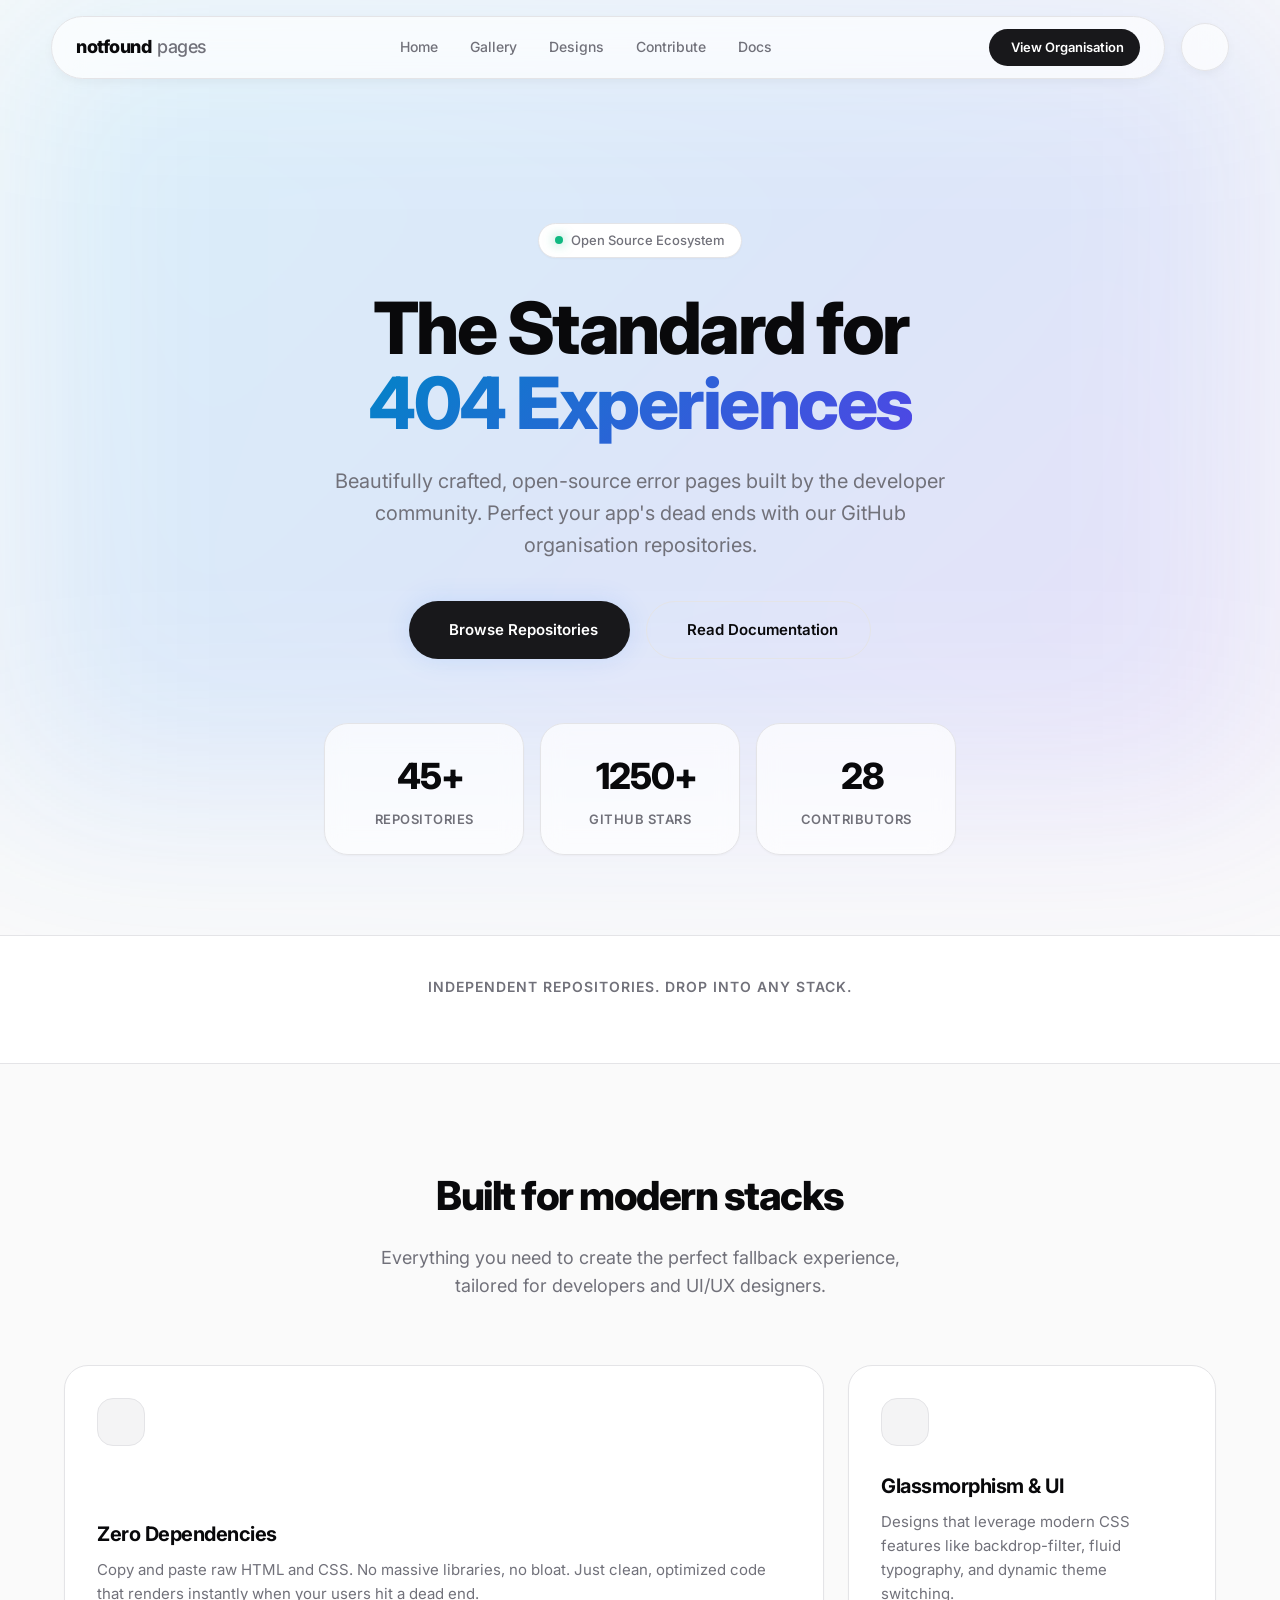
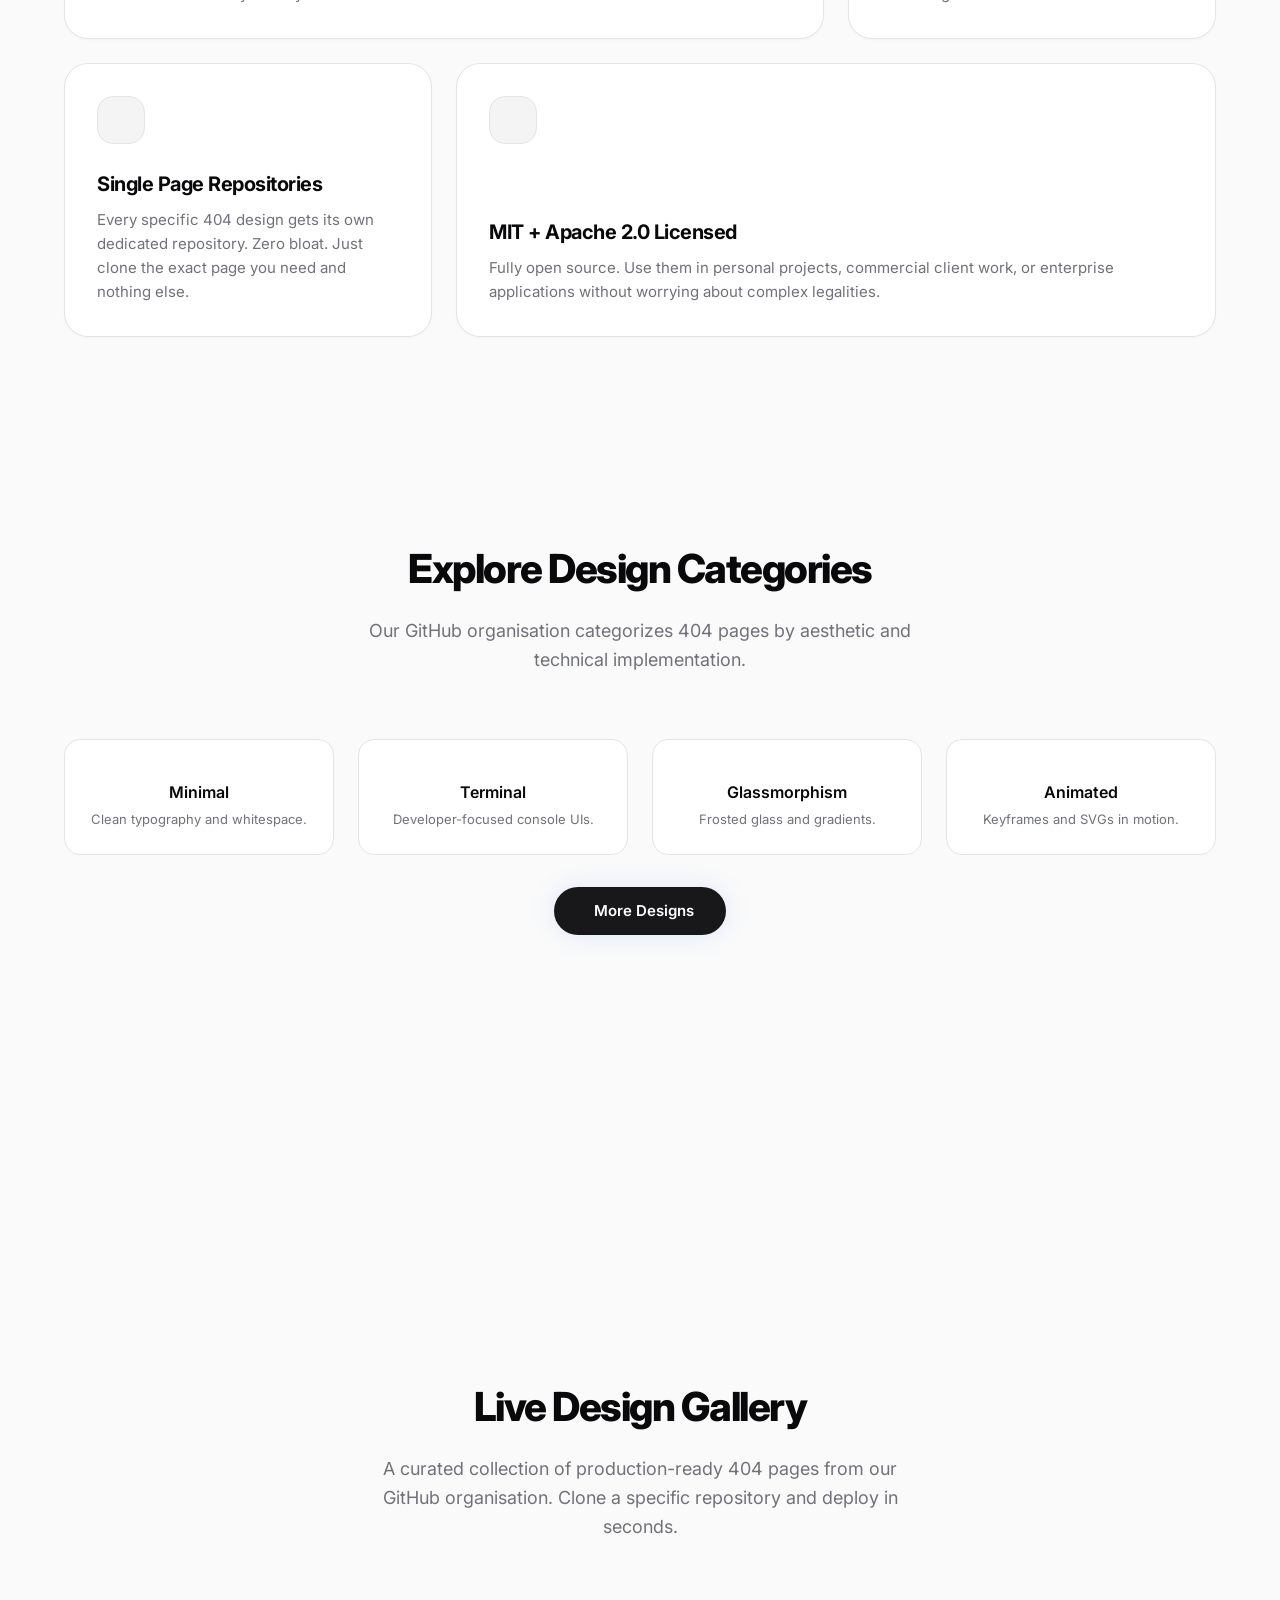
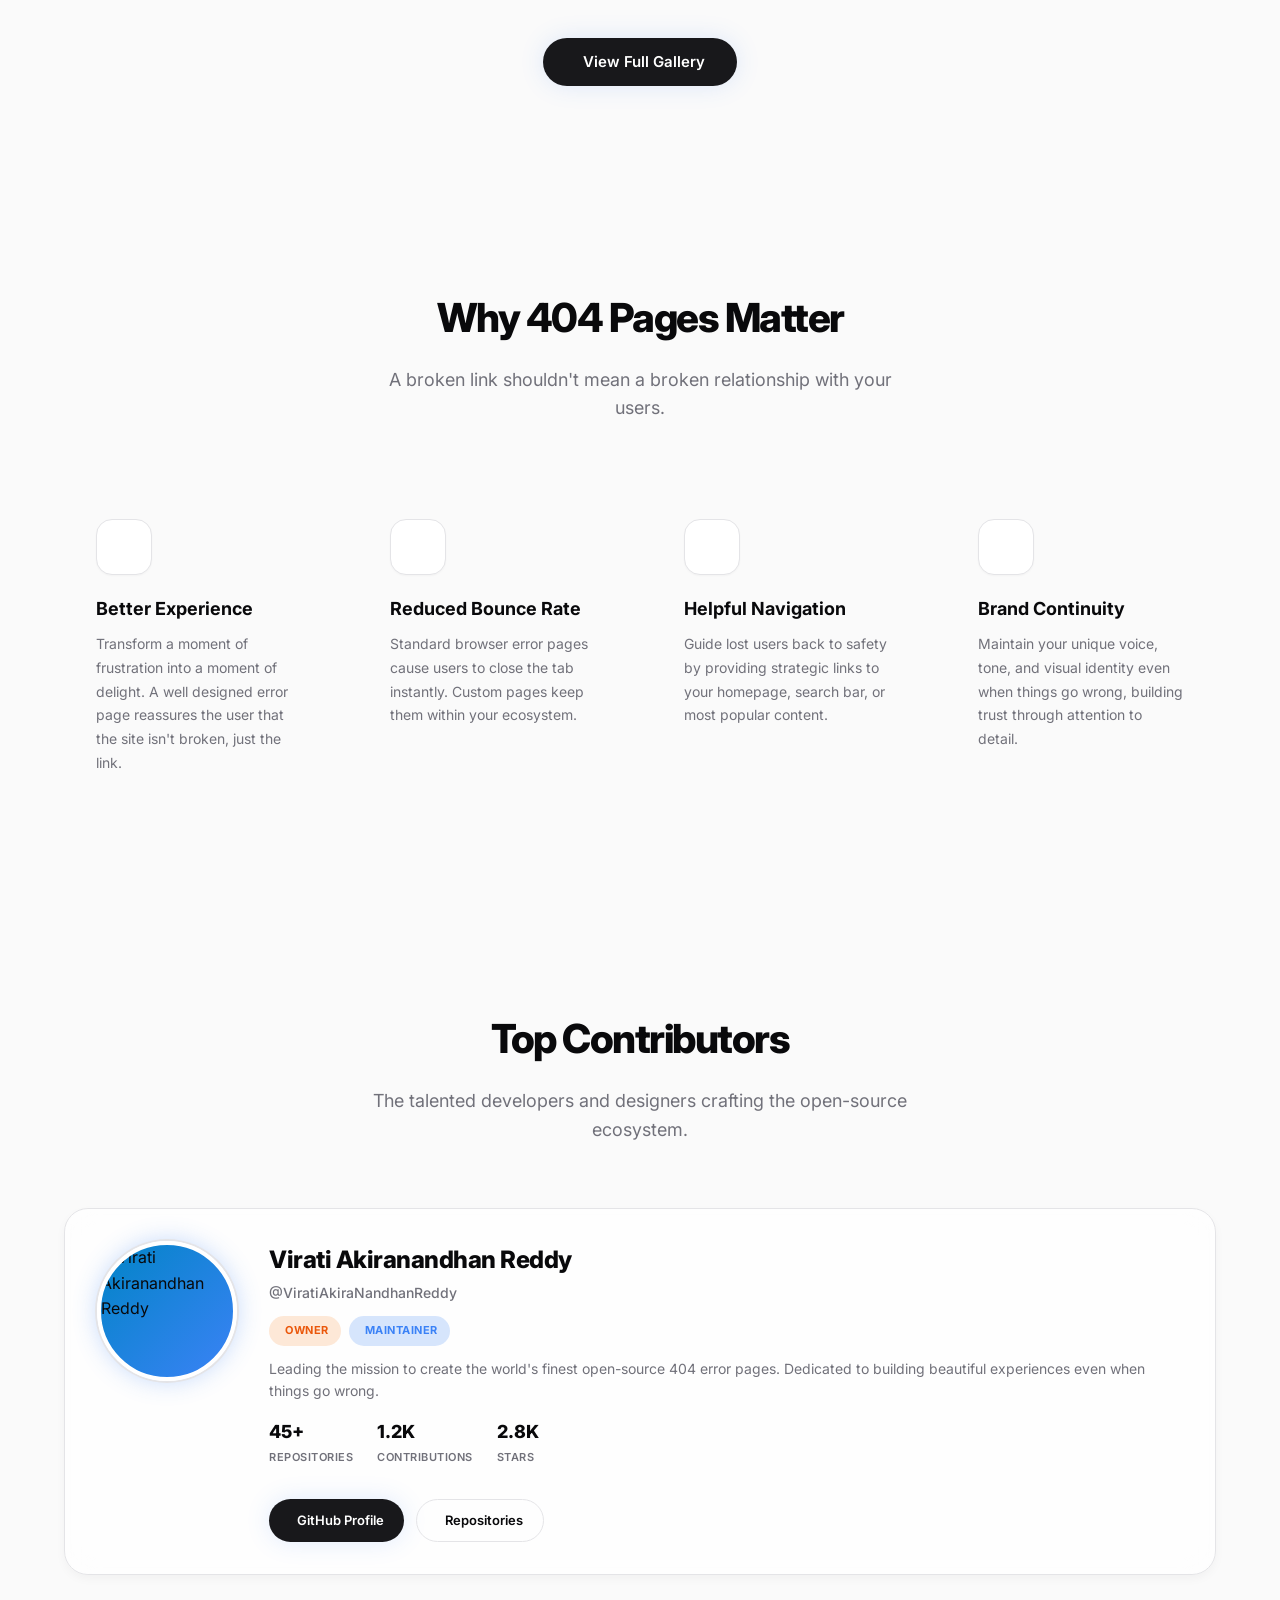
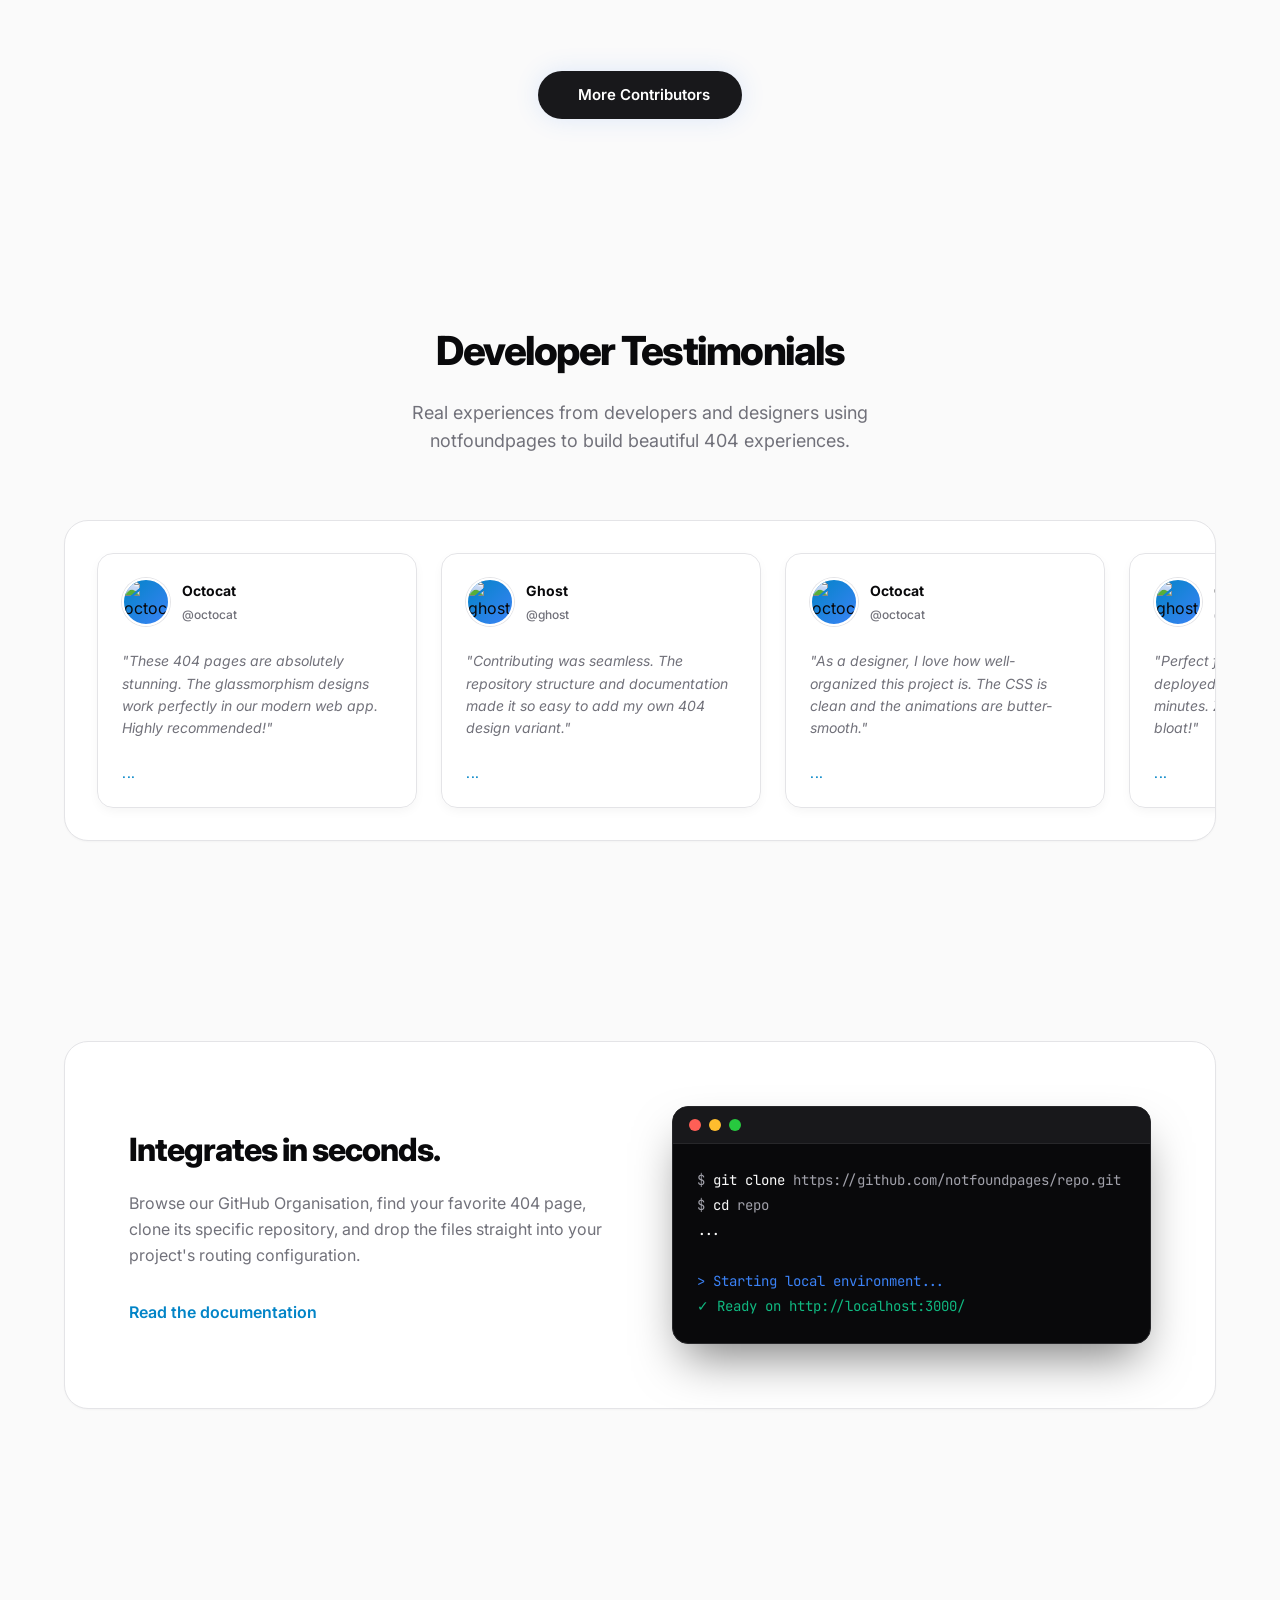
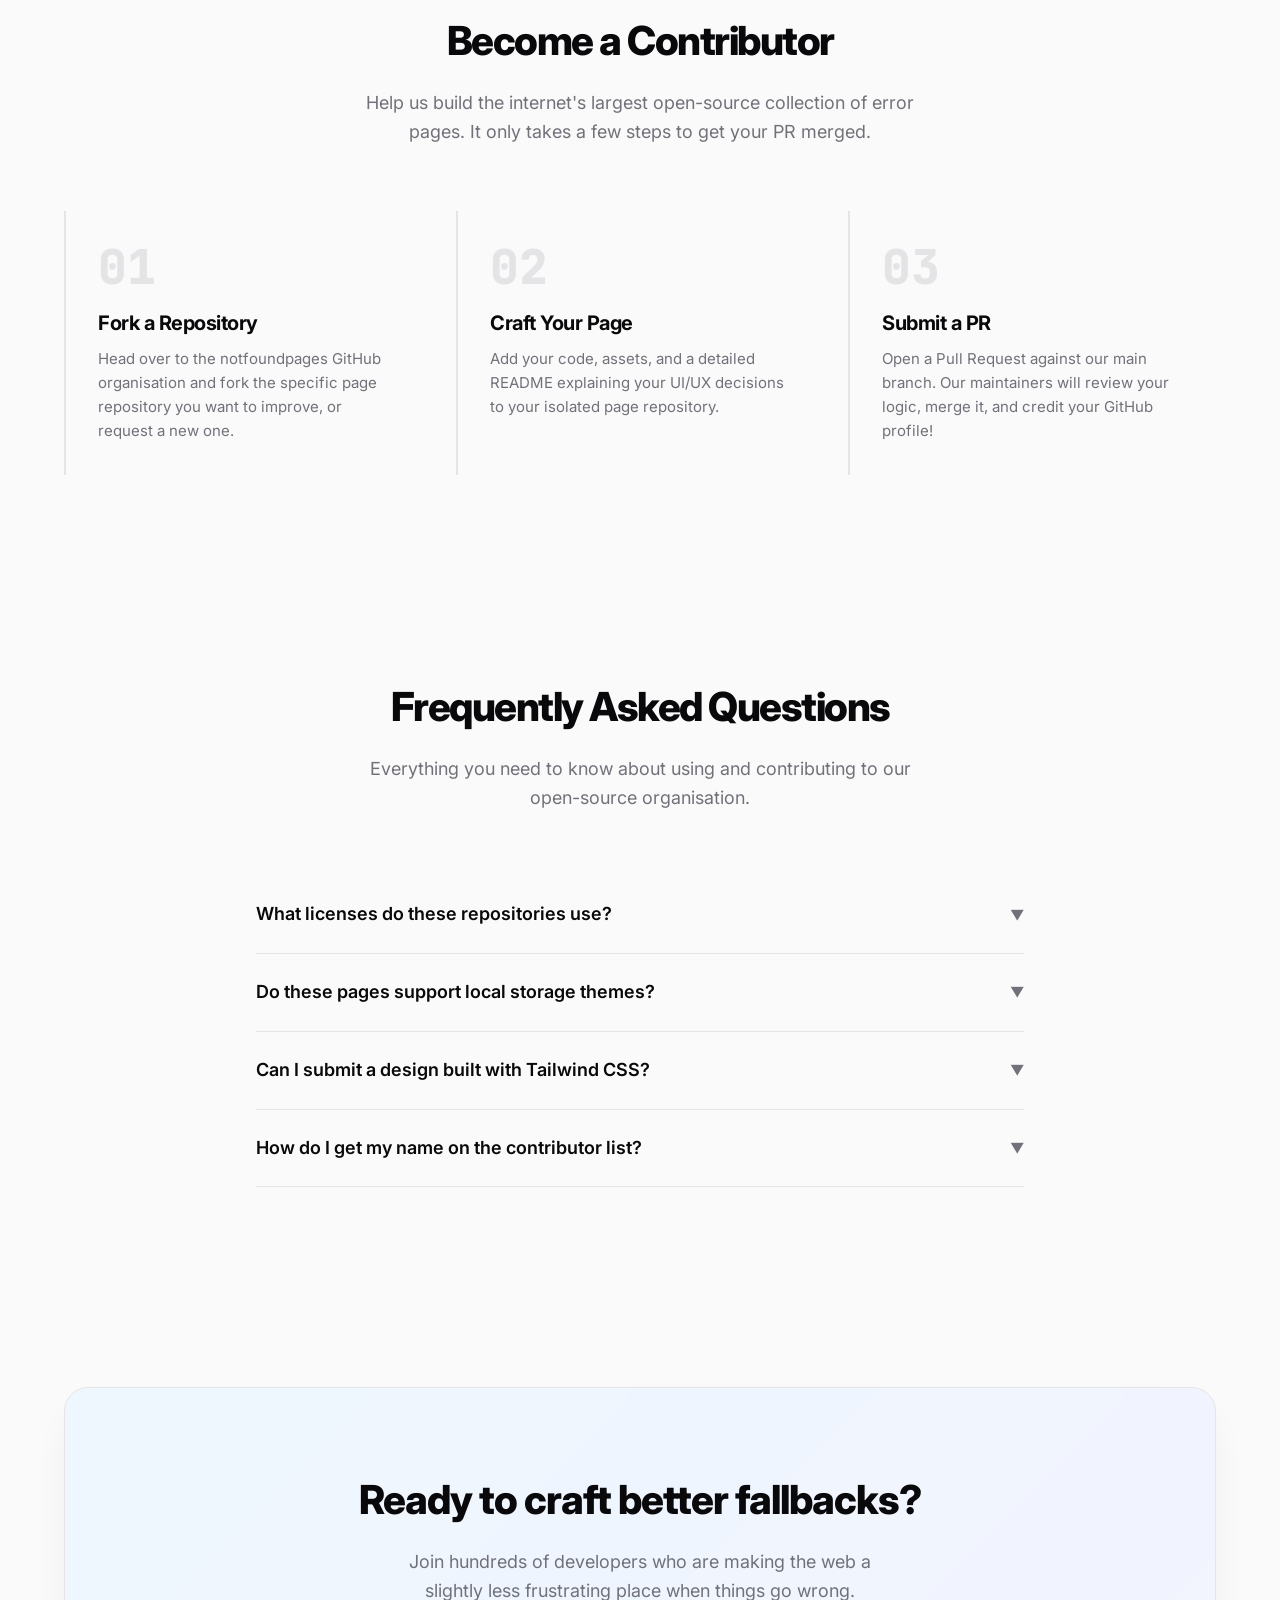
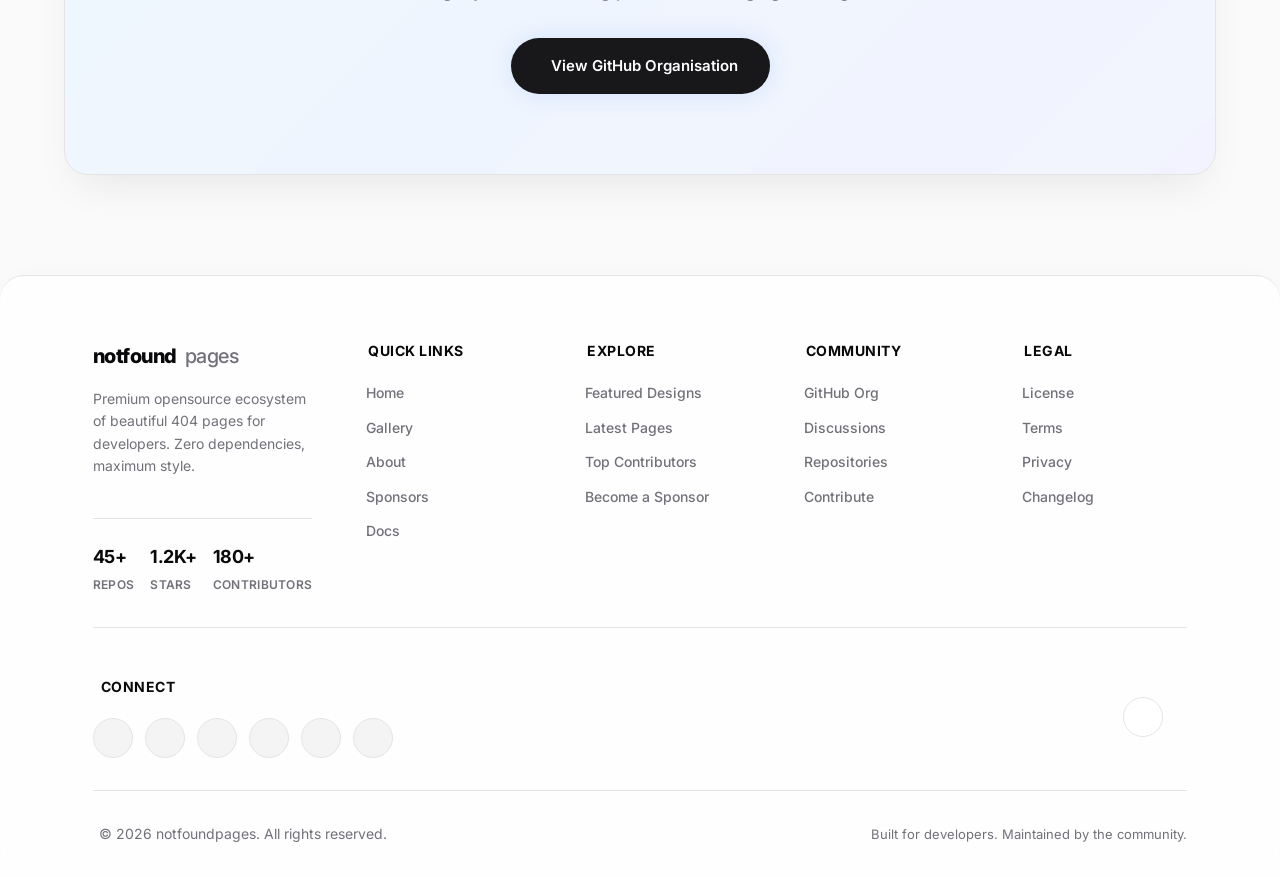
==== index.html @ 42a4f074 "feat: Initialize repository with existing local project code Commit all locally developed project fi" ====
<!DOCTYPE html>
<html lang="en">
<head>
<meta charset="UTF-8">
<meta name="viewport" content="width=device-width, initial-scale=1.0">
<title>notfoundpages</title>

<link href="https://fonts.googleapis.com/css2?family=Inter:wght@300;400;500;600;700;800&family=JetBrains+Mono:wght@400;500&display=swap" rel="stylesheet">

<script src="https://unpkg.com/@phosphor-icons/web"></script>
<link rel="stylesheet" href="/assets/css/root/index.css">
<link rel="stylesheet" href="/_components/footer/style.css">

</head>

<body>

<div class="mesh-bg"></div>

<nav>
  <div class="nav-glass">
    <div class="nav-main">
      <div class="logo">
        notfound<span>pages</span>
      </div>
      <div class="nav-links">
        <a href="/">Home</a>
        <a href="/gallery/">Gallery</a>
        <a href="/designs/">Designs</a>
        <a href="/#contribute">Contribute</a>
        <a href="/docs/">Docs</a>
      </div>
      <div class="nav-actions">
        <button class="theme-toggle" id="theme-toggle" aria-label="Toggle theme">
          <i class="ph ph-moon" id="theme-icon"></i>
        </button>
        <a class="btn-sm" href="https://github.com/notfoundpages">
          <i class="ph-bold ph-github-logo"></i> <span>View Organisation</span>
        </a>
      </div>
    </div>
    <button class="nav-more-btn" id="nav-more-btn" aria-label="More options">
      <i class="ph ph-dots-three"></i>
    </button>
    <div class="nav-dropdown" id="nav-dropdown">
      <a class="nav-dropdown-link" href="/about/">
        <i class="ph ph-info"></i> About
      </a>
      <a class="nav-dropdown-link" href="/sponsors/">
        <i class="ph ph-star"></i> Sponsors
      </a>
      <a class="nav-dropdown-link" href="community/contributors/">
        <i class="ph ph-users"></i> Contributors
      </a>
      <a class="nav-dropdown-link" href="/miscellaneous/">
        <i class="ph ph-wrench"></i> Miscellaneous
      </a>
    </div>
  </div>
</nav>

<section class="hero container">
  <div class="badge">
    <div class="badge-dot"></div>
    Open Source Ecosystem
  </div>

  <h1>The Standard for<br><span class="gradient-text">404 Experiences</span></h1>

  <p>Beautifully crafted, open-source error pages built by the developer community. Perfect your app's dead ends with our GitHub organisation repositories.</p>

  <div style="display: flex; justify-content: center; gap: 16px; flex-wrap: wrap;">
    <a href="https://github.com/orgs/notfoundpages/repositories" class="btn-primary">
      <i class="ph-bold ph-folder-open"></i> Browse Repositories
    </a>
    <a href="/docs/" class="btn-outline">
      <i class="ph-bold ph-book-open-text"></i> Read Documentation
    </a>
  </div>

  <div class="stats">
    <div class="stat-card">
      <h2><i class="ph-fill ph-code"></i> <span id="designs">0</span></h2>
      <p>Repositories</p>
    </div>
    <div class="stat-card">
      <h2><i class="ph-fill ph-star"></i> <span id="stars">0</span></h2>
      <p>GitHub Stars</p>
    </div>
    <div class="stat-card">
      <h2><i class="ph-fill ph-users"></i> <span id="contributors">0</span></h2>
      <p>Contributors</p>
    </div>
  </div>
</section>

<div class="tech-stack">
  <div class="container">
    <p>Independent Repositories. Drop Into Any Stack.</p>
    <div class="stack-icons">
      <i class="ph ph-file-html" title="HTML5"></i>
      <i class="ph ph-file-css" title="CSS3"></i>
      <i class="ph ph-file-js" title="JavaScript"></i>
      <i class="ph ph-atom" title="React"></i>
      <i class="ph ph-code-block" title="Vue/Svelte"></i>
      <i class="ph ph-terminal-window" title="CLI Integrations"></i>
    </div>
  </div>
</div>

<section class="section container" id="features">
  <div class="section-header">
    <h2>Built for modern stacks</h2>
    <p>Everything you need to create the perfect fallback experience, tailored for developers and UI/UX designers.</p>
  </div>

  <div class="bento-grid">
    <div class="bento-item bento-wide">
      <div class="icon-box"><i class="ph ph-lightning"></i></div>
      <h3>Zero Dependencies</h3>
      <p>Copy and paste raw HTML and CSS. No massive libraries, no bloat. Just clean, optimized code that renders instantly when your users hit a dead end.</p>
    </div>
    
    <div class="bento-item">
      <div class="icon-box"><i class="ph ph-palette"></i></div>
      <h3>Glassmorphism & UI</h3>
      <p>Designs that leverage modern CSS features like backdrop-filter, fluid typography, and dynamic theme switching.</p>
    </div>

    <div class="bento-item">
      <div class="icon-box"><i class="ph ph-git-branch"></i></div>
      <h3>Single Page Repositories</h3>
      <p>Every specific 404 design gets its own dedicated repository. Zero bloat. Just clone the exact page you need and nothing else.</p>
    </div>

    <div class="bento-item bento-wide">
      <div class="icon-box"><i class="ph ph-shield-check"></i></div>
      <h3>MIT + Apache 2.0 Licensed</h3>
      <p>Fully open source. Use them in personal projects, commercial client work, or enterprise applications without worrying about complex legalities.</p>
    </div>
  </div>
</section>

<section class="section container" id="categories">
  <div class="section-header">
    <h2>Explore Design Categories</h2>
    <p>Our GitHub organisation categorizes 404 pages by aesthetic and technical implementation.</p>
  </div>

  <div class="categories-grid">
    <a href="/designs/minimal/" class="category-card">
      <div class="category-icon"><i class="ph-light ph-square-half"></i></div>
      <h4>Minimal</h4>
      <p>Clean typography and whitespace.</p>
    </a>
    <a href="/designs/terminal/" class="category-card">
      <div class="category-icon"><i class="ph-light ph-terminal"></i></div>
      <h4>Terminal</h4>
      <p>Developer-focused console UIs.</p>
    </a>
    <a href="/designs/glassmorphism/" class="category-card">
      <div class="category-icon"><i class="ph-light ph-drop-half-bottom"></i></div>
      <h4>Glassmorphism</h4>
      <p>Frosted glass and gradients.</p>
    </a>
    <a href="/designs/animated/" class="category-card">
      <div class="category-icon"><i class="ph-light ph-magic-wand"></i></div>
      <h4>Animated</h4>
      <p>Keyframes and SVGs in motion.</p>
    </a>
  </div>

  <div style="text-align: center; margin-top: 32px;">
  <a href="/designs/" class="btn-primary" style="padding: 12px 32px;">
    <i class="ph-bold ph-palette"></i> More Designs
  </a>
  </div>

</section>

<section class="section container featured-section" id="featured">
  <div id="featured-container"></div>
</section>

<section class="section container" id="gallery">
  <div class="section-header">
    <h2>Live Design Gallery</h2>
    <p>A curated collection of production-ready 404 pages from our GitHub organisation. Clone a specific repository and deploy in seconds.</p>
  </div>

  <div class="gallery-grid" id="gallery-container"></div>

  <div style="text-align: center; margin-top: 32px;">
  <a href="/gallery/" class="btn-primary" style="padding: 12px 32px;">
    <i class="ph-bold ph-images"></i> View Full Gallery
  </a>
  </div>

</section>

<section class="section container" id="why-it-matters">
  <div class="section-header">
    <h2>Why 404 Pages Matter</h2>
    <p>A broken link shouldn't mean a broken relationship with your users.</p>
  </div>

  <div class="why-grid">
    <div class="why-card">
      <div class="why-icon"><i class="ph-fill ph-smiley-wink"></i></div>
      <h4>Better Experience</h4>
      <p>Transform a moment of frustration into a moment of delight. A well designed error page reassures the user that the site isn't broken, just the link.</p>
    </div>
    <div class="why-card">
      <div class="why-icon"><i class="ph-fill ph-trend-down"></i></div>
      <h4>Reduced Bounce Rate</h4>
      <p>Standard browser error pages cause users to close the tab instantly. Custom pages keep them within your ecosystem.</p>
    </div>
    <div class="why-card">
      <div class="why-icon"><i class="ph-fill ph-compass"></i></div>
      <h4>Helpful Navigation</h4>
      <p>Guide lost users back to safety by providing strategic links to your homepage, search bar, or most popular content.</p>
    </div>
    <div class="why-card">
      <div class="why-icon"><i class="ph-fill ph-paint-brush"></i></div>
      <h4>Brand Continuity</h4>
      <p>Maintain your unique voice, tone, and visual identity even when things go wrong, building trust through attention to detail.</p>
    </div>
  </div>
</section>

<section class="section container" id="contributors">
  <div class="section-header">
    <h2>Top Contributors</h2>
    <p>The talented developers and designers crafting the open-source ecosystem.</p>
  </div>

  <div class="owner-card-container">
    <div class="owner-card">
      <img src="https://github.com/ViratiAkiraNandhanReddy.png" alt="Virati Akiranandhan Reddy" class="owner-avatar">
      <div class="owner-content">
        <div class="owner-header">
          <div class="owner-name">Virati Akiranandhan Reddy</div>
          <div class="owner-username">@ViratiAkiraNandhanReddy</div>
        </div>
        <div class="owner-badges">
          <span class="owner-badge badge-owner"><i class="ph ph-crown"></i> Owner</span>
          <span class="owner-badge badge-maintainer"><i class="ph ph-gear"></i> Maintainer</span>
        </div>
        <div class="owner-description">
          Leading the mission to create the world's finest open-source 404 error pages. Dedicated to building beautiful experiences even when things go wrong.
        </div>
        <div class="owner-stats">
          <div class="owner-stat">
            <div class="owner-stat-value">45+</div>
            <div class="owner-stat-label">Repositories</div>
          </div>
          <div class="owner-stat">
            <div class="owner-stat-value">1.2K</div>
            <div class="owner-stat-label">Contributions</div>
          </div>
          <div class="owner-stat">
            <div class="owner-stat-value">2.8K</div>
            <div class="owner-stat-label">Stars</div>
          </div>
        </div>
        <div class="owner-actions">
          <a href="https://github.com/ViratiAkiraNandhanReddy" class="btn-primary" style="padding: 12px 24px;">
            <i class="ph-bold ph-github-logo"></i> GitHub Profile
          </a>
          <a href="https://github.com/ViratiAkiraNandhanReddy?tab=repositories" class="btn-outline" style="padding: 12px 24px;">
            <i class="ph-bold ph-folder"></i> Repositories
          </a>
        </div>
      </div>
    </div>
  </div>

  <div class="contributors-grid" id="contributors-container"></div>

  <div style="text-align: center; margin-top: 32px;">
  <a href="/community/contributors/" class="btn-primary" style="padding: 12px 32px;">
    <i class="ph-bold ph-users"></i> More Contributors
  </a>
  </div>

</section>

<section class="section container testimonials-section">
  <div class="section-header">
    <h2>Developer Testimonials</h2>
    <p>Real experiences from developers and designers using notfoundpages to build beautiful 404 experiences.</p>
  </div>

  <div class="testimonials-container" id="testimonials-container">
    <div class="testimonials-track" id="testimonials-track">
      <!-- Testimonials will be duplicated by JS for infinite scroll -->
      <div class="testimonial-card">
        <div class="testimonial-header">
          <img src="https://github.com/octocat.png" alt="octocat" class="testimonial-avatar">
          <div class="testimonial-meta">
            <div class="testimonial-name">
              Octocat
              <span class="testimonial-star"><i class="ph-fill ph-star"></i></span>
            </div>
            <div class="testimonial-handle">@octocat</div>
          </div>
        </div>
        <div class="testimonial-quote">
          "These 404 pages are absolutely stunning. The glassmorphism designs work perfectly in our modern web app. Highly recommended!"
        </div>
        <div class="testimonial-project">...</div>
      </div>

      <div class="testimonial-card">
        <div class="testimonial-header">
          <img src="https://github.com/ghost.png" alt="ghost" class="testimonial-avatar">
          <div class="testimonial-meta">
            <div class="testimonial-name">
              Ghost
              <span class="testimonial-star"><i class="ph-fill ph-star"></i></span>
            </div>
            <div class="testimonial-handle">@ghost</div>
          </div>
        </div>
        <div class="testimonial-quote">
          "Contributing was seamless. The repository structure and documentation made it so easy to add my own 404 design variant."
        </div>
        <div class="testimonial-project">...</div>
      </div>

      <div class="testimonial-card">
        <div class="testimonial-header">
          <img src="https://github.com/octocat.png" alt="octocat" class="testimonial-avatar">
          <div class="testimonial-meta">
            <div class="testimonial-name">
              Octocat
              <span class="testimonial-star"><i class="ph-fill ph-star"></i></span>
            </div>
            <div class="testimonial-handle">@octocat</div>
          </div>
        </div>
        <div class="testimonial-quote">
          "As a designer, I love how well-organized this project is. The CSS is clean and the animations are butter-smooth."
        </div>
        <div class="testimonial-project">...</div>
      </div>

      <div class="testimonial-card">
        <div class="testimonial-header">
          <img src="https://github.com/ghost.png" alt="ghost" class="testimonial-avatar">
          <div class="testimonial-meta">
            <div class="testimonial-name">
              Ghost
            </div>
            <div class="testimonial-handle">@ghost</div>
          </div>
        </div>
        <div class="testimonial-quote">
          "Perfect for our SaaS platform. We deployed one in production within minutes. Zero dependencies means no bloat!"
        </div>
        <div class="testimonial-project">...</div>
      </div>

      <div class="testimonial-card">
        <div class="testimonial-header">
          <img src="https://github.com/octocat.png" alt="octocat" class="testimonial-avatar">
          <div class="testimonial-meta">
            <div class="testimonial-name">
              Octocat
              <span class="testimonial-star"><i class="ph-fill ph-star"></i></span>
            </div>
            <div class="testimonial-handle">@octocat</div>
          </div>
        </div>
        <div class="testimonial-quote">
          "The community here is amazing. Everyone's supportive and the review process for PRs is incredibly helpful and constructive."
        </div>
        <div class="testimonial-project">...</div>
      </div>
    </div>
  </div>
</section>

<section class="section container">
  <div class="dev-section">
    <div>
      <h2 style="font-size: 32px; font-weight: 800; margin-bottom: 16px; letter-spacing: -1px;">Integrates in seconds.</h2>
      <p style="color: var(--text-muted); font-size: 16px; margin-bottom: 32px;">Browse our GitHub Organisation, find your favorite 404 page, clone its specific repository, and drop the files straight into your project's routing configuration.</p>
      <a href="#" style="font-weight: 600; color: #0284C7; display: flex; align-items: center; gap: 4px;">
        Read the documentation <i class="ph-bold ph-arrow-right"></i>
      </a>
    </div>
    
    <div class="terminal">
      <div class="terminal-header">
        <div class="mac-btn mac-close"></div>
        <div class="mac-btn mac-min"></div>
        <div class="mac-btn mac-max"></div>
      </div>
      <div class="terminal-body">
        $ <span class="term-cmd">git clone</span> https://github.com/notfoundpages/repo.git<br>
        $ <span class="term-cmd">cd</span> repo<br>
        <span class="term-cmd">...</span><br>
        <br>
        <span class="term-highlight">> Starting local environment...</span><br>
        <span class="term-success">✓ Ready on http://localhost:3000/</span>
      </div>
    </div>
  </div>
</section>

<section class="section container" id="contribute">
  <div class="section-header">
    <h2>Become a Contributor</h2>
    <p>Help us build the internet's largest open-source collection of error pages. It only takes a few steps to get your PR merged.</p>
  </div>

  <div class="steps-grid">
    <div class="step-card">
      <div class="step-number">01</div>
      <h3>Fork a Repository</h3>
      <p>Head over to the notfoundpages GitHub organisation and fork the specific page repository you want to improve, or request a new one.</p>
    </div>
    
    <div class="step-card">
      <div class="step-number">02</div>
      <h3>Craft Your Page</h3>
      <p>Add your code, assets, and a detailed README explaining your UI/UX decisions to your isolated page repository.</p>
    </div>

    <div class="step-card">
      <div class="step-number">03</div>
      <h3>Submit a PR</h3>
      <p>Open a Pull Request against our main branch. Our maintainers will review your logic, merge it, and credit your GitHub profile!</p>
    </div>
  </div>
</section>

<section class="section container" id="faq">
  <div class="section-header">
    <h2>Frequently Asked Questions</h2>
    <p>Everything you need to know about using and contributing to our open-source organisation.</p>
  </div>

  <div class="faq-container">
    <details>
      <summary>What licenses do these repositories use?</summary>
      <div class="faq-answer">
        Our organization dual licenses all repositories under the <strong>MIT License</strong> and <strong>Apache License 2.0</strong>. This ensures maximum flexibility for the community, allowing you to use the code for personal projects, commercial client work, and enterprise software without legal friction.
      </div>
    </details>

    <details>
      <summary>Do these pages support local storage themes?</summary>
      <div class="faq-answer">
        Yes! Many of our newer pages (including this very landing page) include lightweight JavaScript snippets to handle Light/Dark mode toggling via the browser's <code>localStorage</code> API.
      </div>
    </details>

    <details>
      <summary>Can I submit a design built with Tailwind CSS?</summary>
      <div class="faq-answer">
        We love Tailwind! Since every page is its own repository, simply build your Tailwind-based 404 design and open an issue to request a new, dedicated repository for it within the organisation.
      </div>
    </details>

    <details>
      <summary>How do I get my name on the contributor list?</summary>
      <div class="faq-answer">
        Once your first Pull Request is merged into any repository within our organisation, even a single accepted commit is enough to place your name in that repository's contributor list and register your contribution across the organisation.
        Website featured contributor sections are reserved for contributors who have reached <strong>500+ contributions</strong> across the ecosystem. 
        <a href="/" style="font-weight: 600; color: #0284C7;">Learn more.</a>
      </div>
    </details>
  </div>
</section>

<section class="section container">
  <div class="cta-box">
    <div class="cta-bg"></div>
    <div class="cta-content">
      <h2>Ready to craft better fallbacks?</h2>
      <p>Join hundreds of developers who are making the web a slightly less frustrating place when things go wrong.</p>
      <div style="display: flex; justify-content: center; gap: 16px; flex-wrap: wrap;">
        <a href="https://github.com/notfoundpages" class="btn-primary">
          <i class="ph-bold ph-github-logo"></i> View GitHub Organisation
        </a>
      </div>
    </div>
  </div>
</section>

<footer id="footer-container"></footer>

<script src="assets/js/root/index.js"></script>
<script src="/_components/footer/inject.js"></script>
<script type="module" src="/assets/js/root/loaders/index.js"></script>
</body>
</html>
---- assets/css/root/index.css ----
/* --- THEME VARIABLES --- */
:root {
  /* Light Theme (Default) */
  --bg: #FAFAFA;
  --surface: #FFFFFF;
  --surface-glass: rgba(255, 255, 255, 0.7);
  --text-main: #09090B;
  --text-muted: #71717A;
  --border: #E4E4E7;
  --border-hover: #D4D4D8;
  
  --btn-bg: #18181B;
  --btn-text: #FFFFFF;
  --btn-hover: #27272A;
  
  --brand-glow: linear-gradient(135deg, rgba(56, 189, 248, 0.2), rgba(59, 130, 246, 0.2), rgba(139, 92, 246, 0.2));
  --brand-text: linear-gradient(135deg, #0284C7, #4F46E5);
  --icon-bg: #F4F4F5;
  
  --shadow-sm: 0 1px 2px 0 rgba(0, 0, 0, 0.03);
  --shadow-md: 0 4px 12px -2px rgba(0, 0, 0, 0.05);
  --shadow-xl: 0 20px 40px -12px rgba(0, 0, 0, 0.08);
  --shadow-glow: 0 0 24px rgba(59, 130, 246, 0.15);

  --radius-lg: 24px;
  --radius-md: 16px;
  --radius-sm: 8px;
}

[data-theme="dark"] {
  /* Dark Theme */
  --bg: #09090B;
  --surface: #121214;
  --surface-glass: rgba(18, 18, 20, 0.7);
  --text-main: #FAFAFA;
  --text-muted: #A1A1AA;
  --border: #27272A;
  --border-hover: #3F3F46;
  
  --btn-bg: #FAFAFA;
  --btn-text: #09090B;
  --btn-hover: #E4E4E7;
  
  --brand-glow: linear-gradient(135deg, rgba(56, 189, 248, 0.1), rgba(59, 130, 246, 0.1), rgba(139, 92, 246, 0.1));
  --brand-text: linear-gradient(135deg, #38BDF8, #818CF8);
  --icon-bg: #18181B;
  
  --shadow-sm: 0 1px 2px 0 rgba(0, 0, 0, 0.5);
  --shadow-md: 0 4px 12px -2px rgba(0, 0, 0, 0.6);
  --shadow-xl: 0 20px 40px -12px rgba(0, 0, 0, 0.8);
  --shadow-glow: 0 0 32px rgba(59, 130, 246, 0.2);
}

/* --- BASE STYLES --- */
* { box-sizing: border-box; margin: 0; padding: 0; }

body {
  font-family: 'Inter', system-ui, sans-serif;
  background-color: var(--bg);
  color: var(--text-main);
  line-height: 1.6;
  -webkit-font-smoothing: antialiased;
  overflow-x: hidden;
  transition: background-color 0.4s ease, color 0.4s ease;
}

a { text-decoration: none; color: inherit; transition: all 0.2s ease; }

.container { width: 1200px; max-width: 90%; margin: auto; }

/* --- BACKGROUND MESH --- */
.mesh-bg {
  position: absolute; top: 0; left: 0; width: 100%; height: 800px;
  background: var(--brand-glow); filter: blur(100px);
  z-index: -1; opacity: 0.8; pointer-events: none;
  transition: background 0.4s ease;
}

/* --- NAVIGATION --- */
nav {
  position: sticky; top: 16px; width: 100%; z-index: 100;
  display: flex; justify-content: center;
}

.nav-glass {
  display: flex; gap: 16px; align-items: center;
  width: 1200px; max-width: 92%;
  position: relative;
}

.nav-main {
  background: var(--surface-glass);
  backdrop-filter: blur(16px); -webkit-backdrop-filter: blur(16px);
  border: 1px solid var(--border);
  box-shadow: var(--shadow-md);
  border-radius: 100px;
  padding: 12px 24px;
  display: flex; justify-content: space-between; align-items: center;
  flex: 1;
  transition: all 0.4s ease;
}

.logo { font-weight: 800; font-size: 18px; letter-spacing: -0.5px; display: flex; align-items: center; gap: 6px; }
.logo span { color: var(--text-muted); font-weight: 500; }

.nav-links { display: flex; align-items: center; gap: 32px; font-size: 14px; font-weight: 500; color: var(--text-muted); }
.nav-links a:hover { color: var(--text-main); }

/* --- NAV MORE BUTTON --- */
.nav-more-btn {
  width: 48px; height: 48px; border-radius: 50%; background: var(--surface-glass);
  backdrop-filter: blur(16px); -webkit-backdrop-filter: blur(16px);
  border: 1px solid var(--border); box-shadow: var(--shadow-md);
  cursor: pointer; display: flex; align-items: center; justify-content: center;
  flex-shrink: 0; transition: all 0.3s ease; font-size: 20px; color: var(--text-main);
}
.nav-more-btn:hover { border-color: var(--border-hover); box-shadow: var(--shadow-md); }

/* --- NAV DROPDOWN --- */
.nav-dropdown {
  position: absolute; top: 72px; right: 40px; background: var(--surface-glass);
  backdrop-filter: blur(16px); -webkit-backdrop-filter: blur(16px);
  border: 1px solid var(--border); box-shadow: var(--shadow-xl);
  border-radius: var(--radius-md); padding: 12px; display: flex; flex-direction: column; gap: 8px;
  opacity: 0; transform: translateY(-10px); pointer-events: none;
  transition: opacity 0.3s cubic-bezier(0.4, 0, 0.2, 1), transform 0.3s cubic-bezier(0.4, 0, 0.2, 1);
  min-width: 200px; z-index: 101;
}

.nav-dropdown.active {
  opacity: 1; transform: translateY(0); pointer-events: auto;
}

.nav-dropdown-link {
  display: flex; align-items: center; gap: 8px; padding: 10px 12px; border-radius: 6px;
  font-size: 13px; font-weight: 600; color: var(--text-main) !important; transition: all 0.2s;
}

.nav-dropdown-link:hover { background: rgba(0, 0, 0, 0.08); color: var(--text-main) !important; }

[data-theme="dark"] .nav-dropdown-link:hover { background: rgba(255, 255, 255, 0.08); }

.nav-actions { display: flex; align-items: center; gap: 16px; }

.theme-toggle {
  background: transparent; border: none; cursor: pointer;
  color: var(--text-muted); font-size: 20px;
  display: flex; align-items: center; justify-content: center;
  transition: color 0.2s; padding: 4px;
}
.theme-toggle:hover { color: var(--text-main); }

.btn-sm {
  background: var(--btn-bg); color: var(--btn-text) !important;
  padding: 8px 16px; border-radius: 100px; font-size: 13px; font-weight: 600;
  display: flex; align-items: center; gap: 6px; transition: all 0.2s;
}
.btn-sm:hover { background: var(--btn-hover); transform: translateY(-1px); }

/* --- HERO --- */
.hero { padding: 160px 0 80px; text-align: center; }

.badge {
  display: inline-flex; align-items: center; gap: 8px;
  background: var(--surface); border: 1px solid var(--border);
  padding: 6px 16px; border-radius: 100px; font-size: 13px; font-weight: 500;
  color: var(--text-muted); margin-bottom: 32px; box-shadow: var(--shadow-sm);
}
.badge-dot { width: 8px; height: 8px; background: #10B981; border-radius: 50%; box-shadow: 0 0 12px rgba(16, 185, 129, 0.6); }

.hero h1 { font-size: 72px; font-weight: 800; letter-spacing: -2.5px; line-height: 1.05; margin-bottom: 24px; }
.hero h1 .gradient-text { background: var(--brand-text); -webkit-background-clip: text; -webkit-text-fill-color: transparent; }
.hero p { color: var(--text-muted); font-size: 20px; max-width: 650px; margin: 0 auto 40px; }

.btn-primary {
  background: var(--btn-bg); color: var(--btn-text);
  padding: 16px 32px; border-radius: 100px; font-weight: 600; font-size: 15px;
  display: inline-flex; align-items: center; gap: 8px; transition: all 0.3s ease;
  box-shadow: var(--shadow-glow); cursor: pointer; border: none;
}
.btn-primary:hover { background: var(--btn-hover); transform: translateY(-2px); box-shadow: 0 12px 24px -4px rgba(0,0,0,0.2); }

.btn-outline {
  background: transparent; border: 1px solid var(--border); color: var(--text-main);
  padding: 16px 32px; border-radius: 100px; font-weight: 600; font-size: 15px;
  display: inline-flex; align-items: center; gap: 8px; transition: all 0.3s ease;
}
.btn-outline:hover { background: var(--surface); border-color: var(--border-hover); transform: translateY(-2px); box-shadow: var(--shadow-md); }

/* --- STATS --- */
.stats { display: flex; justify-content: center; gap: 16px; margin-top: 64px; flex-wrap: wrap; }
.stat-card {
  background: var(--surface-glass); backdrop-filter: blur(12px); -webkit-backdrop-filter: blur(12px);
  border: 1px solid var(--border); border-radius: var(--radius-lg); padding: 24px 32px; min-width: 200px;
  box-shadow: var(--shadow-sm); transition: all 0.3s;
}
.stat-card:hover { transform: translateY(-4px); box-shadow: var(--shadow-md); border-color: var(--border-hover); }
.stat-card h2 { font-size: 36px; font-weight: 800; letter-spacing: -1px; margin-bottom: 4px; display: flex; align-items: center; justify-content: center; gap: 12px; }
.stat-card p { font-size: 13px; font-weight: 600; color: var(--text-muted); text-transform: uppercase; letter-spacing: 0.5px; margin-bottom: auto;}

/* --- GLOBAL SECTIONS --- */
.section { padding: 100px 0; }
.section-header { text-align: center; margin-bottom: 64px; }
.section-header h2 { font-size: 40px; font-weight: 800; letter-spacing: -1.5px; margin-bottom: 16px; }
.section-header p { color: var(--text-muted); font-size: 18px; max-width: 550px; margin: auto; }

/* --- TECH STACK MARQUEE --- */
.tech-stack { padding: 40px 0; border-top: 1px solid var(--border); border-bottom: 1px solid var(--border); text-align: center; background: var(--surface); }
.tech-stack p { font-size: 14px; font-weight: 600; color: var(--text-muted); text-transform: uppercase; letter-spacing: 1px; margin-bottom: 24px; }
.stack-icons { display: flex; justify-content: center; gap: 48px; flex-wrap: wrap; color: var(--text-muted); font-size: 32px; }
.stack-icons i { transition: color 0.3s, transform 0.3s; cursor: pointer; }
.stack-icons i:hover { color: var(--text-main); transform: translateY(-4px); }

/* --- BENTO GRID --- */
.bento-grid { display: grid; grid-template-columns: repeat(3, 1fr); grid-auto-rows: minmax(240px, auto); gap: 24px; }
.bento-item { background: var(--surface); border: 1px solid var(--border); border-radius: var(--radius-lg); padding: 32px; box-shadow: var(--shadow-sm); transition: all 0.3s ease; display: flex; flex-direction: column; }
.bento-item:hover { border-color: var(--border-hover); box-shadow: var(--shadow-xl); transform: translateY(-4px); }
.bento-wide { grid-column: span 2; }
.icon-box { width: 48px; height: 48px; background: var(--icon-bg); border: 1px solid var(--border); border-radius: var(--radius-md); display: flex; align-items: center; justify-content: center; font-size: 24px; color: var(--text-main); margin-bottom: auto; }
.bento-item h3 { font-size: 20px; font-weight: 700; margin-top: 24px; margin-bottom: 8px; letter-spacing: -0.5px; }
.bento-item p { color: var(--text-muted); font-size: 15px; }

/* --- CATEGORIES --- */
.categories-grid { display: grid; grid-template-columns: repeat(4, 1fr); gap: 24px; }
.category-card { background: var(--surface); border: 1px solid var(--border); border-radius: var(--radius-md); padding: 24px; text-align: center; transition: all 0.3s; cursor: pointer; }
.category-card:hover { border-color: #0284C7; box-shadow: var(--shadow-md); transform: translateY(-4px); }
.category-icon { font-size: 40px; color: var(--text-main); margin-bottom: 16px; }
.category-card h4 { font-weight: 600; font-size: 16px; margin-bottom: 4px; }
.category-card p { font-size: 13px; color: var(--text-muted); }

/* --- TERMINAL UX --- */
.dev-section { display: grid; grid-template-columns: 1fr 1fr; gap: 64px; align-items: center; background: var(--surface); border: 1px solid var(--border); border-radius: var(--radius-lg); padding: 64px; box-shadow: var(--shadow-sm); }
.terminal { background: #09090B; border-radius: var(--radius-md); border: 1px solid #27272A; overflow: hidden; box-shadow: 0 24px 48px -12px rgba(0,0,0,0.5); }
.terminal-header { background: #18181B; padding: 12px 16px; display: flex; gap: 8px; border-bottom: 1px solid #27272A; }
.mac-btn { width: 12px; height: 12px; border-radius: 50%; }
.mac-close { background: #FF5F56; } .mac-min { background: #FFBD2E; } .mac-max { background: #27C93F; }
.terminal-body { padding: 24px; font-family: 'JetBrains Mono', monospace; font-size: 14px; color: #A1A1AA; line-height: 1.8; }
.term-cmd { color: #FAFAFA; } .term-highlight { color: #3B82F6; } .term-success { color: #10B981; }

/* --- STEPS --- */
.steps-grid { display: grid; grid-template-columns: repeat(3, 1fr); gap: 24px; }
.step-card { padding: 32px; border-left: 2px solid var(--border); position: relative; transition: all 0.3s ease; }
.step-card:hover { border-left-color: #0284C7; }
.step-number { font-size: 48px; font-weight: 800; color: var(--border); line-height: 1; margin-bottom: 16px; transition: color 0.3s; font-family: 'JetBrains Mono', monospace; }
.step-card:hover .step-number { color: #0284C7; }
.step-card h3 { font-size: 20px; font-weight: 700; margin-bottom: 8px; letter-spacing: -0.5px; }
.step-card p { color: var(--text-muted); font-size: 15px; }

/* --- FAQ --- */
.faq-container { max-width: 768px; margin: 0 auto; }
details { border-bottom: 1px solid var(--border); padding: 24px 0; }
details[open] summary ~ * { animation: sweep .3s ease-in-out; }
@keyframes sweep { 0% { opacity: 0; transform: translateY(-10px); } 100% { opacity: 1; transform: translateY(0); } }
summary { font-size: 18px; font-weight: 600; cursor: pointer; list-style: none; display: flex; justify-content: space-between; align-items: center; }
summary::-webkit-details-marker { display: none; }
summary::after { content: '\25BC'; font-size: 14px; color: var(--text-muted); transition: transform 0.3s ease; }
details[open] summary::after { transform: rotate(-180deg); }
.faq-answer { margin-top: 16px; color: var(--text-muted); font-size: 15px; line-height: 1.7; padding-right: 40px; }

/* --- BOTTOM CTA --- */
.cta-box { background: var(--surface); border: 1px solid var(--border); border-radius: var(--radius-lg); padding: 80px 40px; text-align: center; position: relative; overflow: hidden; box-shadow: var(--shadow-xl); }
.cta-bg { position: absolute; top: -50%; left: -50%; width: 200%; height: 200%; background: var(--brand-glow); filter: blur(80px); opacity: 0.4; z-index: 0; pointer-events: none; }
.cta-content { position: relative; z-index: 1; }
.cta-box h2 { font-size: 40px; font-weight: 800; letter-spacing: -1px; margin-bottom: 16px; }
.cta-box p { color: var(--text-muted); font-size: 18px; max-width: 500px; margin: 0 auto 32px; }

/* --- FOOTER --- */
footer { border-top: 1px solid var(--border); padding: 64px 0 32px; margin-top: 64px; background: var(--surface); }
.footer-inner { display: flex; justify-content: space-between; align-items: center; margin-bottom: 48px; flex-wrap: wrap; gap: 24px; }
.footer-links { display: flex; gap: 24px; font-size: 14px; color: var(--text-muted); }
.footer-links a:hover { color: var(--text-main); }
.footer-text { text-align: center; color: var(--text-muted); font-size: 14px; }

/* --- FEATURED 404 PAGE --- */
.featured-section { margin-top: 40px; }
.featured-card {
  display: flex; background: var(--surface); border: 1px solid var(--border);
  border-radius: var(--radius-lg); overflow: hidden; box-shadow: var(--shadow-md);
  transition: all 0.3s ease;
}
.featured-card:hover { box-shadow: var(--shadow-xl); border-color: #0284C7; }
.featured-img { width: 50%; min-height: 350px; background-size: cover; background-position: center; border-right: 1px solid var(--border); }
.featured-content { width: 50%; padding: 48px; display: flex; flex-direction: column; justify-content: center; }
.badge-featured { 
  display: inline-flex; align-items: center; gap: 6px; background: rgba(59, 130, 246, 0.1); 
  color: #3B82F6; padding: 6px 12px; border-radius: 100px; font-size: 12px; font-weight: 700; 
  text-transform: uppercase; letter-spacing: 0.5px; width: fit-content; margin-bottom: 16px; 
}
.featured-content h3 { font-size: 32px; font-weight: 800; letter-spacing: -1px; margin-bottom: 12px; }
.featured-content p { color: var(--text-muted); font-size: 16px; margin-bottom: 24px; }
.author-attribution { display: flex; align-items: center; gap: 12px; margin-bottom: 24px; padding-bottom: 24px; border-bottom: 1px solid var(--border); }
.author-avatar { width: 40px; height: 40px; border-radius: 50%; background: var(--border); }
.author-info h5 { font-size: 14px; font-weight: 600; }
.author-info span { font-size: 12px; color: var(--text-muted); }
.featured-stats { display: flex; gap: 16px; margin-bottom: 32px; font-size: 14px; font-weight: 600; color: var(--text-muted); }
.featured-stats i { color: var(--text-main); font-size: 18px; }
.featured-actions { display: flex; gap: 12px; }

/* --- LIVE GALLERY --- */
.gallery-grid { display: grid; grid-template-columns: repeat(3, 1fr); gap: 24px; }
.gallery-card {
  background: var(--surface); border: 1px solid var(--border); border-radius: var(--radius-md);
  overflow: hidden; display: flex; flex-direction: column; transition: all 0.3s ease;
  box-shadow: var(--shadow-sm);
}
.gallery-card:hover { transform: translateY(-6px); box-shadow: var(--shadow-glow); border-color: #0284C7; }
.gallery-img { height: 200px; background: var(--border); width: 100%; background-size: cover; background-position: center; border-bottom: 1px solid var(--border); }
.gallery-body { padding: 24px; display: flex; flex-direction: column; flex-grow: 1; }
.gallery-header { display: flex; justify-content: space-between; align-items: flex-start; margin-bottom: 8px; }
.gallery-title { font-size: 18px; font-weight: 700; letter-spacing: -0.5px; }
.gallery-stars { display: flex; align-items: center; gap: 4px; font-size: 13px; font-weight: 600; color: var(--text-muted); }
.gallery-stars i { color: #EAB308; }
.gallery-desc { font-size: 14px; color: var(--text-muted); margin-bottom: 20px; flex-grow: 1; }
.tech-badges { display: flex; gap: 8px; flex-wrap: wrap; margin-bottom: 24px; }
.tech-badge { background: var(--icon-bg); color: var(--text-muted); font-size: 11px; font-weight: 600; padding: 4px 10px; border-radius: 4px; border: 1px solid var(--border); }
.gallery-actions { display: grid; grid-template-columns: 1fr 1fr; gap: 8px; }
.btn-card { 
  display: flex; justify-content: center; align-items: center; gap: 6px; 
  padding: 10px; border-radius: 8px; font-size: 13px; font-weight: 600; 
  transition: all 0.2s; border: 1px solid transparent; cursor: pointer;
}
.btn-demo { background: var(--btn-bg); color: var(--btn-text) !important; }
.btn-demo:hover { background: var(--btn-hover); }
.btn-repo { background: transparent; border-color: var(--border); color: var(--text-main); }
.btn-repo:hover { background: var(--surface-glass); border-color: var(--border-hover); }

/* --- WHY IT MATTERS --- */
.why-grid { display: grid; grid-template-columns: repeat(4, 1fr); gap: 24px; }
.why-card { text-align: left; padding: 32px; background: transparent; border: none; }
.why-icon { width: 56px; height: 56px; border-radius: 16px; background: var(--surface); border: 1px solid var(--border); display: flex; align-items: center; justify-content: center; font-size: 28px; color: #0284C7; margin-bottom: 20px; box-shadow: var(--shadow-sm); }
.why-card h4 { font-size: 18px; font-weight: 700; margin-bottom: 8px; }
.why-card p { font-size: 14px; color: var(--text-muted); line-height: 1.7; }

/* --- TOP CONTRIBUTORS --- */
.contributors-grid { display: grid; grid-template-columns: repeat(auto-fill, minmax(180px, 1fr)); gap: 16px; }
.contributor-card {
  background: var(--surface); border: 1px solid var(--border); border-radius: var(--radius-md);
  padding: 24px 16px; text-align: center; transition: all 0.3s;
}
.contributor-card:hover { border-color: var(--border-hover); transform: translateY(-4px); box-shadow: var(--shadow-md); }
.contrib-avatar { width: 72px; height: 72px; border-radius: 50%; margin: 0 auto 16px; background: var(--border); display: block; border: 2px solid var(--surface); box-shadow: 0 0 0 2px var(--border); transition: all 0.3s; }
.contributor-card:hover .contrib-avatar { box-shadow: 0 0 0 2px #0284C7; }
.contrib-name { font-weight: 600; font-size: 15px; margin-bottom: 4px; color: var(--text-main); text-overflow: ellipsis; white-space: nowrap; overflow: hidden; max-width: 100%; }
.contrib-stats { font-size: 13px; color: var(--text-muted); }

/* --- PROJECT OWNER CARD --- */
.owner-card-container { display: flex; justify-content: center; margin-bottom: 64px; }
.owner-card {
  background: var(--surface-glass); border: 1px solid var(--border); border-radius: var(--radius-lg);
  backdrop-filter: blur(16px); -webkit-backdrop-filter: blur(16px); box-shadow: var(--shadow-md);
  padding: 32px; transition: all 0.3s ease;
  width: 100%; max-width: 100%; position: relative; overflow: hidden;
  display: flex; gap: 32px; align-items: flex-start;
}
.owner-card::before { 
  content: ''; position: absolute; top: 0; left: 0; width: 100%; height: 100%;
  background: var(--brand-glow); opacity: 0; transition: opacity 0.3s ease; z-index: 0;
  pointer-events: none;
}
.owner-card:hover { 
  border-color: #0284C7; box-shadow: var(--shadow-xl);
  transform: translateY(-6px); box-shadow: 0 20px 40px rgba(59, 130, 246, 0.15);
}
.owner-card:hover::before { opacity: 0.15; }

.owner-card > * { position: relative; z-index: 1; }

.owner-avatar {
  width: 140px; height: 140px; border-radius: 50%; flex-shrink: 0;
  background: linear-gradient(135deg, #0284C7, #3B82F6); display: block;
  border: 4px solid var(--surface); box-shadow: 0 0 0 2px var(--border), 
  0 0 24px rgba(59, 130, 246, 0.3); transition: all 0.3s ease; object-fit: cover;
}
.owner-card:hover .owner-avatar { transform: scale(1.08); box-shadow: 0 0 0 2px var(--border), 0 0 32px rgba(59, 130, 246, 0.5); }

.owner-content { flex: 1; display: flex; flex-direction: column; justify-content: space-between; }
.owner-header { margin-bottom: 12px; text-align: left; }
.owner-name { font-size: 24px; font-weight: 800; letter-spacing: -0.5px; margin-bottom: 2px; }
.owner-username { font-size: 14px; color: var(--text-muted); font-weight: 500; margin-bottom: 0; }

.owner-badges { display: flex; gap: 8px; justify-content: flex-start; margin-bottom: 12px; flex-wrap: wrap; }
.owner-badge {
  display: inline-flex; align-items: center; gap: 4px; padding: 6px 12px;
  border-radius: 100px; font-size: 11px; font-weight: 700; text-transform: uppercase;
  letter-spacing: 0.5px;
}
.badge-owner { background: rgba(251, 146, 60, 0.2); color: #EA580C; }
.badge-maintainer { background: rgba(59, 130, 246, 0.2); color: #3B82F6; }
.badge-creator { background: rgba(168, 85, 247, 0.2); color: #A855F7; }

.owner-description {
  color: var(--text-muted); font-size: 14px; line-height: 1.6;
  margin-bottom: 16px; max-width: 100%; text-align: left;
}

.owner-stats {
  display: flex; justify-content: flex-start; gap: 24px; margin-bottom: 16px;
  flex-wrap: wrap;
}

.owner-stat {
  display: flex; flex-direction: column; align-items: flex-start; gap: 2px;
}
.owner-stat-value { font-size: 18px; font-weight: 800; color: var(--text-main); }
.owner-stat-label { font-size: 11px; color: var(--text-muted); text-transform: uppercase; letter-spacing: 0.5px; font-weight: 600; }

.owner-actions {
  display: flex; gap: 12px; justify-content: flex-start; flex-wrap: wrap; margin-top: 16px;
}
.owner-actions .btn-primary,
.owner-actions .btn-outline {
  padding: 10px 20px !important; font-size: 13px;
}

/* --- TESTIMONIALS --- */
.testimonials-section { padding: 100px 0; }

.testimonials-container {
  width: 100%; overflow: hidden; position: relative;
  background: var(--surface); border-radius: var(--radius-lg);
  border: 1px solid var(--border); box-shadow: var(--shadow-sm);
  padding: 32px 0;
}

.testimonials-track {
  display: flex; gap: 24px; padding: 0 32px; width: max-content;
  animation: scroll-testimonials 35s linear infinite;
}

.testimonials-container:hover .testimonials-track,
.testimonials-container:focus-within .testimonials-track {
  animation-play-state: paused;
}

@keyframes scroll-testimonials {
  0% { transform: translateX(0); }
  100% { transform: translateX(-50%); }
}

.testimonial-card {
  background: var(--surface-glass); border: 1px solid var(--border);
  border-radius: var(--radius-md); backdrop-filter: blur(16px);
  -webkit-backdrop-filter: blur(16px); box-shadow: var(--shadow-md);
  padding: 24px; width: 320px; flex-shrink: 0; transition: all 0.3s ease;
  display: flex; flex-direction: column; gap: 16px; min-height: 240px;
}

.testimonial-card:hover {
  border-color: #0284C7; box-shadow: var(--shadow-xl);
  transform: translateY(-4px);
}

.testimonial-header {
  display: flex; align-items: center; gap: 12px;
}

.testimonial-avatar {
  width: 48px; height: 48px; border-radius: 50%; flex-shrink: 0;
  background: linear-gradient(135deg, #0284C7, #3B82F6); display: block;
  border: 2px solid var(--surface); box-shadow: 0 0 0 1px var(--border);
  transition: all 0.3s ease; object-fit: cover;
}

.testimonial-card:hover .testimonial-avatar { transform: scale(1.12); }

.testimonial-meta {
  display: flex; flex-direction: column; gap: 2px; flex: 1;
}

.testimonial-name {
  font-weight: 700; font-size: 14px; color: var(--text-main);
  display: flex; align-items: center; gap: 6px;
}

.testimonial-handle {
  font-size: 12px; color: var(--text-muted); font-weight: 500;
}

.testimonial-star { font-size: 14px; color: #EAB308; }

.testimonial-quote {
  flex: 1; color: var(--text-muted); font-size: 14px; line-height: 1.6;
  font-style: italic; margin: 8px 0;
}

.testimonial-project {
  font-size: 12px; font-weight: 600; color: #0284C7;
  text-transform: uppercase; letter-spacing: 0.5px;
  text-overflow: ellipsis; white-space: nowrap; overflow: hidden;
}

/* --- RESPONSIVE UPDATES --- */
/* @media (max-width: 900px) {
  .bento-grid, .dev-section, .steps-grid { grid-template-columns: 1fr; }
  .bento-wide { grid-column: span 1; }
  .categories-grid { grid-template-columns: repeat(2, 1fr); }
  .dev-section { padding: 32px; }
  .hero h1 { font-size: 48px; }
  .nav-links { display: none; }
  .nav-main { flex-direction: column; align-items: flex-start; }
  .btn-sm {display: none;}
  .theme-toggle { display: none; }
  .nav-dropdown { right: 0; top: 64px; }
  .step-card { border-left: none; border-top: 2px solid var(--border); padding: 32px 0; }
  
  .featured-card { flex-direction: column; }
  .featured-img { width: 100%; min-height: 250px; border-right: none; border-bottom: 1px solid var(--border); }
  .featured-content { width: 100%; padding: 32px; }
  .gallery-grid { grid-template-columns: repeat(2, 1fr); }
  .why-grid { grid-template-columns: repeat(2, 1fr); }
  .owner-card { flex-direction: column; align-items: center; text-align: center; padding: 32px 24px; gap: 24px; }
  .owner-card > * { width: 100%; }
  .owner-avatar { width: 110px; height: 110px; flex-shrink: 0; }
  .owner-name { font-size: 20px; }
  .owner-header { text-align: center; }
  .owner-description { text-align: center; }
  .owner-badges { justify-content: center; }
  .owner-stats { justify-content: center; gap: 16px; }
  .owner-stat { align-items: center; }
  .owner-actions { justify-content: center; }
  .testimonials-track { padding: 0 16px; gap: 16px; }
  .testimonial-card { width: 280px; }
}

@media (max-width: 600px) {
  .gallery-grid, .why-grid { grid-template-columns: 1fr; }
  .featured-actions { flex-direction: column; }
  .nav-glass { flex-wrap: wrap; width: 100% !important; max-width: 100% !important; }
  .owner-card { flex-direction: column; align-items: center; text-align: center; padding: 24px 16px; gap: 16px; }
  .owner-avatar { width: 100px; height: 100px; }
  .owner-name { font-size: 18px; }
  .owner-stat-value { font-size: 16px; }
  .owner-actions { flex-direction: column; width: 100%; }
  .owner-actions .btn-primary,
  .owner-actions .btn-outline { width: 100%; }
  .testimonials-track { animation: none; padding: 0 12px; gap: 12px; }
  .testimonial-card { width: 260px; padding: 16px; }
  .testimonials-container { overflow-x: auto; -webkit-overflow-scrolling: touch; }
} */

/* --- PREMIUM RESPONSIVE UPDATES --- */

/* Tablet & Small Desktop */
@media (max-width: 1024px) {
  .bento-grid { grid-template-columns: repeat(2, 1fr); }
  .bento-wide { grid-column: span 2; }
  .categories-grid { grid-template-columns: repeat(2, 1fr); }
  .gallery-grid { grid-template-columns: repeat(2, 1fr); }
  .why-grid { grid-template-columns: repeat(2, 1fr); }
  .steps-grid { grid-template-columns: repeat(3, 1fr); gap: 16px; }
  .hero h1 { font-size: 56px; }
  .btn-sm span { display: none; }
  .demo-btn-mobile-responsive { font-size: 0px; }
  .demo-btn-mobile-responsive::after { content: "View Demo"; font-size: 13px;}
  .repo-btn-mobile-responsive { font-size: 0px; }
  .repo-btn-mobile-responsive::after { content: "Open Repo"; font-size: 13px;}
  .gallery-grid .gallery-card:nth-child(3) {display: none;}
  .terminal-body { font-size: 10px; }
}

/* Mobile & Tablet Portrait */
@media (max-width: 768px) {
  /* Global Spacing & Typography */
  .section { padding: 64px 0; }
  .section-header { margin-bottom: 40px; }
  .section-header h2 { font-size: 32px; }
  
  /* Hero Refinements */
  .hero { padding: 120px 0 64px; }
  .hero h1 { font-size: 40px; letter-spacing: -1.5px; line-height: 1.1; }
  .hero p { font-size: 16px; margin-bottom: 32px; }
  .stats { gap: 12px; margin-top: 48px; }
  .stat-card { min-width: 140px; padding: 20px 16px; flex: 1; }
  .stat-card h2 { font-size: 18px; }
  .stat-card p { font-size: 12px; margin-bottom: auto;}

  /* Navigation adjustments */
  .nav-links { display: none; }
  .nav-main { flex-direction: row; padding: 12px 20px; }
  .nav-dropdown { 
    top: 72px; right: 0; left: 0; 
    width: calc(100% - 32px); 
    margin: 0 auto; 
    box-shadow: var(--shadow-xl); 
  }

  /* Grid Collapse */
  .bento-grid, .gallery-grid, .why-grid, .dev-section { 
    grid-template-columns: 1fr; 
  }
  .bento-wide { grid-column: span 1; }
  
  /* Terminal / Dev Section */
  .dev-section { padding: 32px 24px; gap: 32px; }
  .dev-section h2 { font-size: 28px !important; }
  .terminal-body { font-size: 12px; padding: 16px; }

  /* Steps Array */
  .steps-grid { grid-template-columns: 1fr; gap: 32px; }
  .step-card { border-left: none; border-top: 2px solid var(--border); padding: 24px 0 0 0; }
  
  /* Featured Card */
  .featured-card { flex-direction: column; }
  .featured-img { width: 100%; min-height: 240px; border-right: none; border-bottom: 1px solid var(--border); }
  .featured-content { width: 100%; padding: 32px 24px; }
  .featured-content h3 { font-size: 28px; }

  /* Owner Card */
  .owner-card { flex-direction: column; align-items: center; text-align: center; gap: 24px; padding: 32px 24px; }
  .owner-header, .owner-description { text-align: center; }
  .owner-badges, .owner-stats, .owner-actions { justify-content: center; }
  .owner-avatar { width: 120px; height: 120px; }

  /* Bottom CTA */
  .cta-box { padding: 48px 24px; }
  .cta-box h2 { font-size: 32px; }

  /* Testimonials */
  .testimonials-track { padding: 0 16px; gap: 16px; }
  .testimonial-card { width: 280px; }

  /* Footer */
  .footer-inner { flex-direction: column; align-items: center; text-align: center; gap: 32px; }
  .footer-links { flex-wrap: wrap; justify-content: center; }
}

/* Small Mobile (Phones) */
@media (max-width: 480px) {
  .container { max-width: 92%; }
  .hero h1 { font-size: 32px; letter-spacing: -1px; }
  
  /* Full Width Buttons for Touch */
  .hero .btn-primary, .hero .btn-outline,
  .featured-actions .btn-primary, .featured-actions .btn-outline,
  .owner-actions .btn-primary, .owner-actions .btn-outline { 
    width: 100%; justify-content: center; 
  }
  
  .stack-icons { gap: 24px; font-size: 28px; }
  .bento-item { padding: 24px; }
  
  .featured-content, .owner-card { padding: 24px 16px; }
  .owner-stats { gap: 12px; }
  .owner-avatar { width: 96px; height: 96px; }
  
  .gallery-actions { grid-template-columns: 1fr; }
  
  .testimonial-card { width: 260px; padding: 20px; min-height: auto; }
}



















/* --- MOBILE DROPDOWN LINKS --- */

/* 1. Hide them globally by default (Desktop view) */
.mobile-only-link,
.mobile-only-divider {
  display: none !important;
}

/* 2. Reveal them only on Mobile & Tablet */
@media (max-width: 768px) {
  .mobile-only-link {
    display: flex !important; /* Matches your existing dropdown link layout */
  }
  
  .mobile-only-divider {
    display: block !important;
    height: 1px;
    background: var(--border);
    margin: 8px 0;
  }
}
---- _components/footer/style.css ----
/* --- BASE STYLES --- */
footer {
  margin-top: auto;
  background: var(--surface-glass, rgba(255, 255, 255, 0.7));
  backdrop-filter: blur(16px);
  -webkit-backdrop-filter: blur(16px);
  border-top: 1px solid var(--border, #E4E4E7);
  border-radius: 24px 24px 0 0;
  padding: 64px 32px 32px;
  box-shadow: 0 -4px 24px -8px rgba(0, 0, 0, 0.03);
  transition: all 0.4s ease;
}

[data-theme="dark"] footer {
  box-shadow: 0 -4px 24px -8px rgba(0, 0, 0, 0.2);
}

/* --- CONTAINER --- */
.footer-content {
  width: 1200px;
  max-width: 90%;
  margin: 0 auto;
}

/* --- GRID LAYOUT --- */
.footer-grid {
  display: grid;
  grid-template-columns: repeat(5, 1fr);
  gap: 48px;
  margin-bottom: 48px;
  padding-bottom: 32px;
  border-bottom: 1px solid var(--border, #E4E4E7);
}


/* --- FOOTER SECTION --- */
.footer-section {
  display: flex;
  flex-direction: column;
}

.footer-section-title {
  font-size: 14px;
  font-weight: 700;
  text-transform: uppercase;
  letter-spacing: 0.5px;
  color: var(--text-main, #09090B);
  margin-bottom: 20px;
  display: flex;
  align-items: center;
  gap: 8px;
}

.footer-section-title i {
  font-size: 16px;
  color: var(--accent-blue, #0284C7);
}

/* --- BRAND SECTION --- */
.footer-brand {
  display: flex;
  flex-direction: column;
  gap: 16px;
  grid-column: span 1;
}


.footer-logo {
  font-weight: 800;
  font-size: 20px;
  letter-spacing: -0.5px;
  color: var(--text-main, #09090B);
  display: flex;
  align-items: center;
  gap: 8px;
}

.footer-logo i {
  color: var(--accent-blue, #0284C7);
  font-size: 24px;
}

.footer-logo span {
  color: var(--text-muted, #71717A);
  font-weight: 500;
}

.footer-description {
  font-size: 14px;
  color: var(--text-muted, #71717A);
  line-height: 1.6;
  max-width: 250px;
}

/* --- LINKS --- */
.footer-links {
  display: flex;
  flex-direction: column;
  gap: 12px;
}

.footer-link {
  font-size: 14px;
  color: var(--text-muted, #71717A);
  text-decoration: none;
  transition: all 0.3s ease;
  display: flex;
  align-items: center;
  gap: 6px;
  font-weight: 500;
  position: relative;
}

.footer-link:hover {
  color: var(--text-main, #09090B);
  transform: translateX(4px);
}

.footer-link i {
  font-size: 14px;
  opacity: 0;
  transition: all 0.3s ease;
}

.footer-link:hover i {
  opacity: 1;
}

.footer-link::after {
  content: '';
  position: absolute;
  bottom: -4px;
  left: 0;
  width: 0;
  height: 2px;
  background: var(--accent-blue, #0284C7);
  transition: width 0.3s ease;
}

.footer-link:hover::after {
  width: 100%;
}

/* --- STATS --- */
.footer-stats {
  display: grid;
  grid-template-columns: repeat(3, 1fr);
  gap: 16px;
  margin-top: 24px;
  padding-top: 24px;
  border-top: 1px solid var(--border, #E4E4E7);
}


.footer-stat {
  display: flex;
  flex-direction: column;
  gap: 4px;
}

.footer-stat-value {
  font-size: 18px;
  font-weight: 700;
  color: var(--text-main, #09090B);
  letter-spacing: -0.5px;
}

.footer-stat-label {
  font-size: 12px;
  color: var(--text-muted, #71717A);
  font-weight: 600;
  text-transform: uppercase;
  letter-spacing: 0.3px;
}

/* --- SOCIAL --- */
.footer-social {
  display: flex;
  gap: 12px;
  flex-wrap: wrap;
}

.footer-social-link {
  width: 40px;
  height: 40px;
  border-radius: 50%;
  background: var(--icon-bg, #F4F4F5);
  border: 1px solid var(--border, #E4E4E7);
  color: var(--text-muted, #71717A);
  display: flex;
  align-items: center;
  justify-content: center;
  font-size: 18px;
  transition: all 0.3s ease;
  text-decoration: none;
}

.footer-social-link:hover {
  background: var(--text-main, #09090B);
  color: var(--bg, #FAFAFA);
  border-color: var(--text-main, #09090B);
  transform: translateY(-4px);
  box-shadow: 0 8px 24px rgba(0, 0, 0, 0.12);
}

/* --- FOOTER BOTTOM --- */
.footer-bottom {
  display: flex;
  justify-content: space-between;
  align-items: center;
  flex-wrap: wrap;
  gap: 16px;
  font-size: 14px;
  color: var(--text-muted, #71717A);
}


.footer-copyright {
  display: flex;
  align-items: center;
  gap: 6px;
}

.footer-copyright i {
  font-size: 14px;
  color: #EF4444;
}

.footer-credit {
  font-size: 13px;
  color: var(--text-muted, #71717A);
}

/* --- BACK TO TOP --- */
.footer-back-to-top {
  width: 40px;
  height: 40px;
  border-radius: 50%;
  background: var(--surface-glass, rgba(255, 255, 255, 0.7));
  backdrop-filter: blur(12px);
  -webkit-backdrop-filter: blur(12px);
  border: 1px solid var(--border, #E4E4E7);
  color: var(--text-main, #09090B);
  display: flex;
  align-items: center;
  justify-content: center;
  font-size: 18px;
  cursor: pointer;
  transition: all 0.3s ease;
  text-decoration: none;
  opacity: 0;
  visibility: hidden;
}

.footer-back-to-top.visible {
  opacity: 1;
  visibility: visible;
}

.footer-back-to-top:hover {
  background: var(--text-main, #09090B);
  color: var(--bg, #FAFAFA);
  border-color: var(--text-main, #09090B);
  transform: translateY(-4px);
  box-shadow: 0 8px 24px rgba(0, 0, 0, 0.12);
}

/* --- DIVIDER LINE --- */
.footer-divider {
  width: 2px;
  height: 100%;
  background: var(--border, #E4E4E7);
  opacity: 0.5;
}

/* --- ANIMATION --- */
@keyframes footerFadeIn {
  from {
    opacity: 0;
    transform: translateY(20px);
  }

  to {
    opacity: 1;
    transform: translateY(0);
  }
}

footer {
  animation: footerFadeIn 0.6s ease-out;
}

@media (max-width: 1024px) {
  .footer-grid {
    grid-template-columns: repeat(4, 1fr);
    gap: 32px;
  }

  .footer-brand {
    grid-column: span 4;
  }

  .footer-logo {
    align-self: center;
  }

  .footer-description {
    max-width: 100%;
    text-align: center;
    align-self: center;
  }

  .footer-stats {
    border-bottom: 1px solid var(--border, #E4E4E7);
    padding-bottom: 24px;
    margin-top: 16px;
    gap: 0px;
  }

  .footer-stat-value,
  .footer-stat-label {
    align-self: center;
  }

  .repos-label-mobile-responsive {
    font-size: 0px;
  }

  .repos-label-mobile-responsive::after {
    content: 'Repositories';
    font-size: 12px;
  }

}

@media (max-width: 768px) {
  footer {
    padding: 48px 20px 24px;
  }

  .footer-grid {
    gap: 24px;
    margin-bottom: 32px;
  }

  .footer-grid {
    grid-template-columns: repeat(4, 1fr);
    gap: 24px;
  }

  .footer-section-title {
    font-size: 13px;
    margin-bottom: 16px;
  }

  .footer-link {
    font-size: 13px;
  }

  .footer-description {
    font-size: 13px;
  }

  .footer-bottom {
    font-size: 12px;
  }

  .footer-bottom {
    justify-content: center;
    text-align: center;
  }
}

@media (max-width: 480px) {
  .footer-grid {
    grid-template-columns: repeat(2, 1fr);
    gap: 32px;
    margin-bottom: 32px;
    padding-bottom: 24px;
  }

  .footer-brand {
    grid-column: span 2;
  }

  .footer-back-to-top {
    display: none;
  }

}
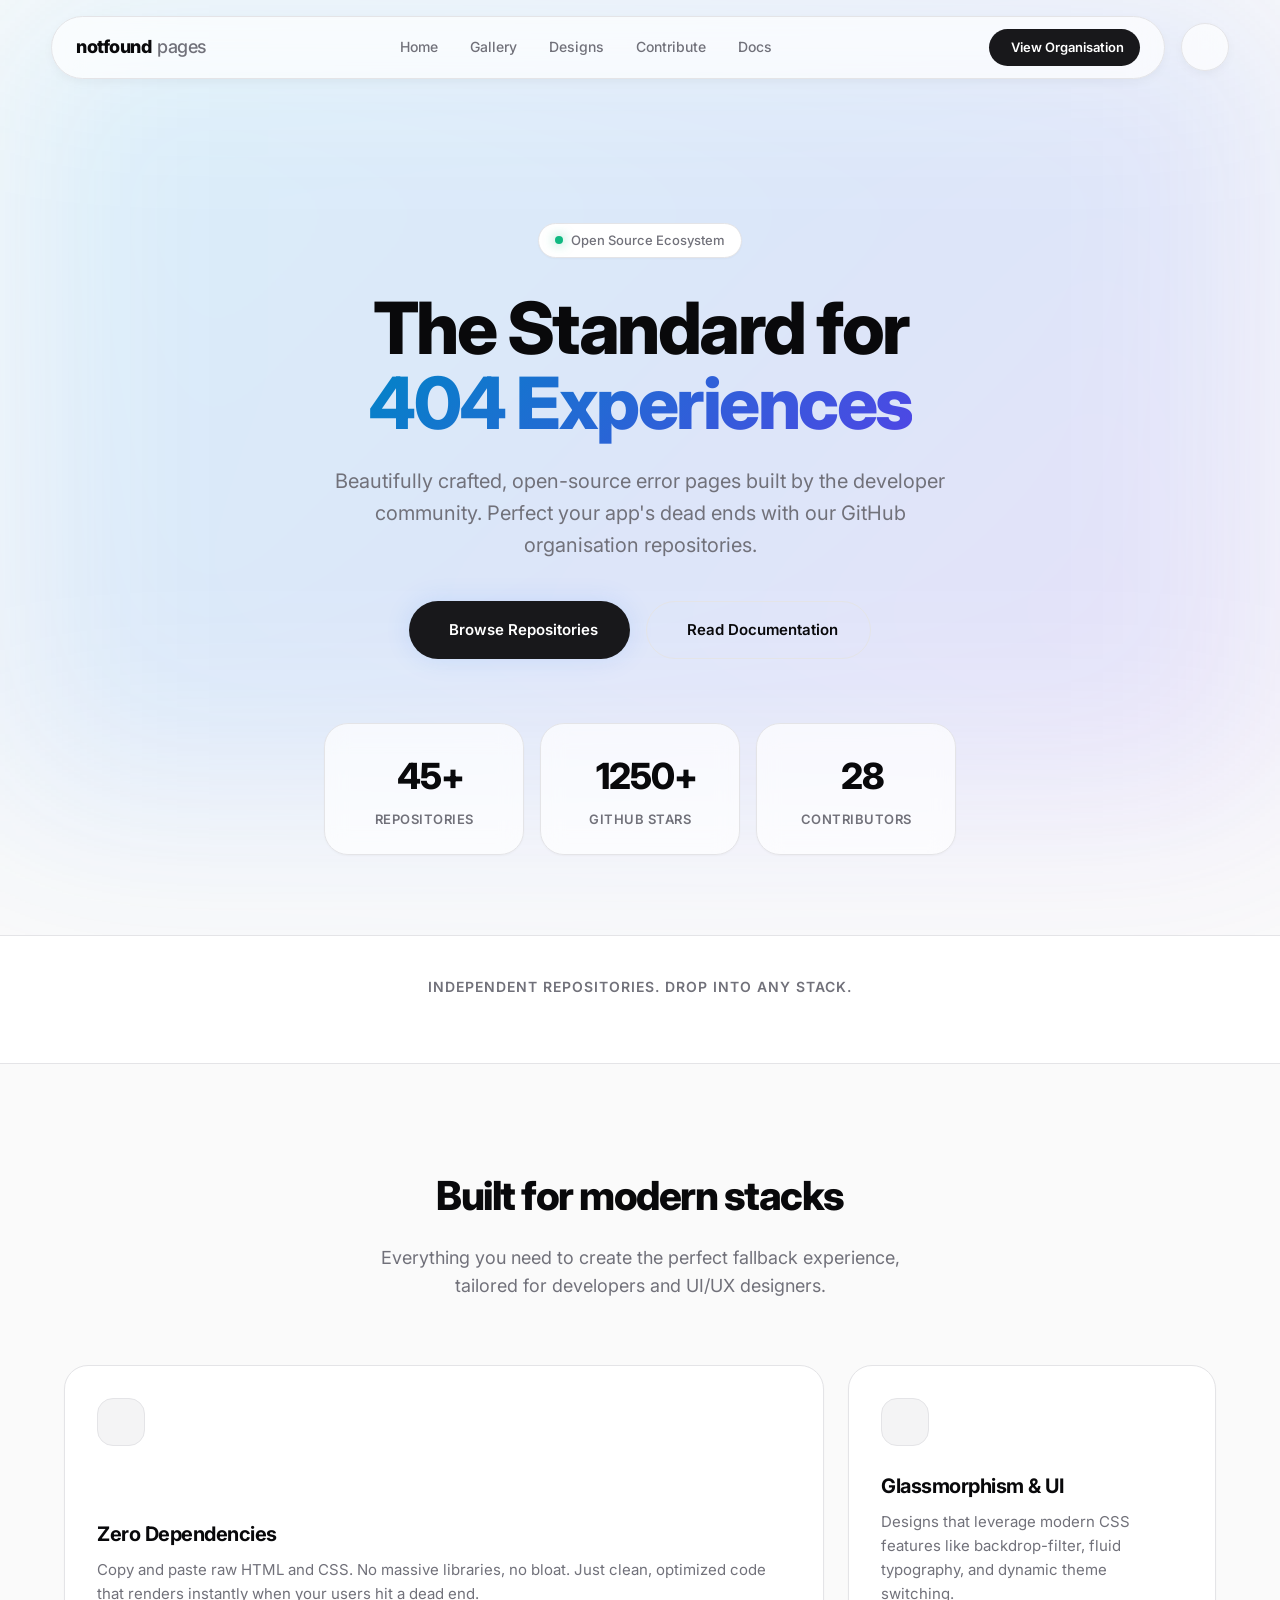
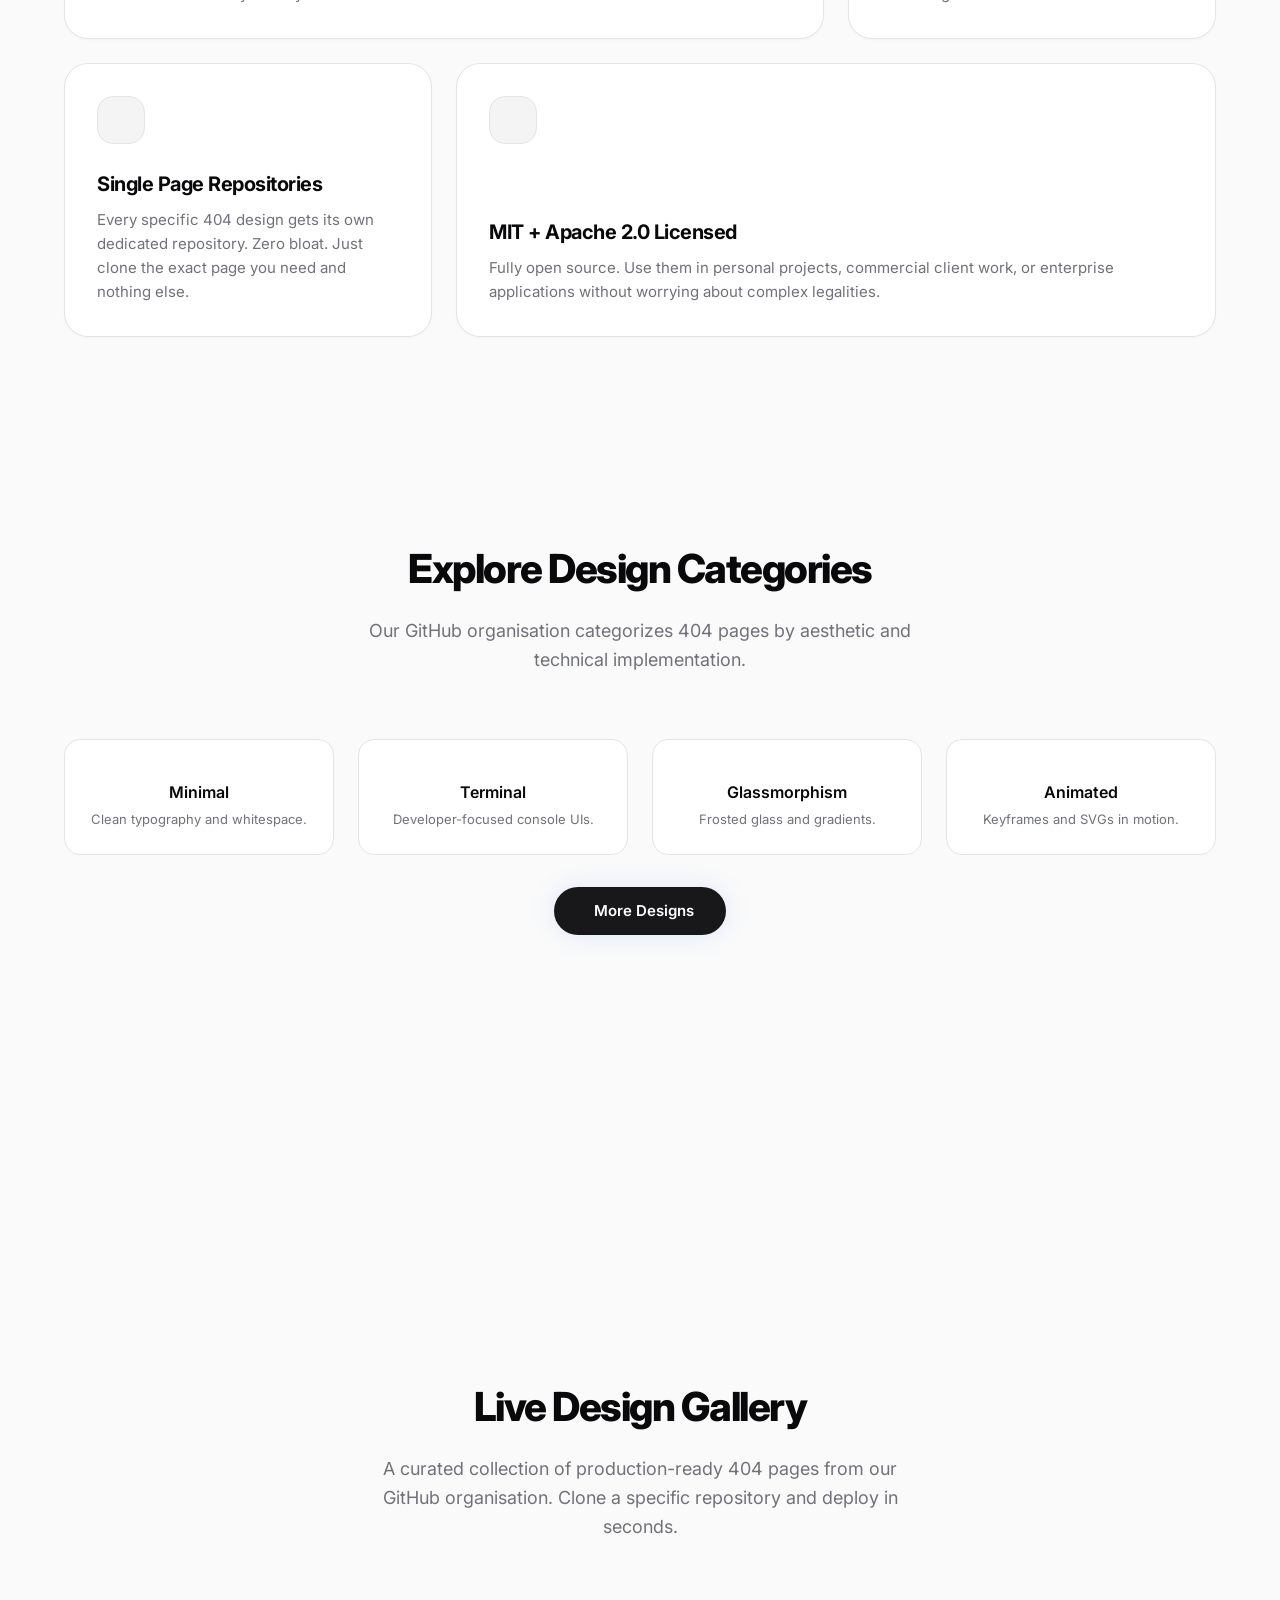
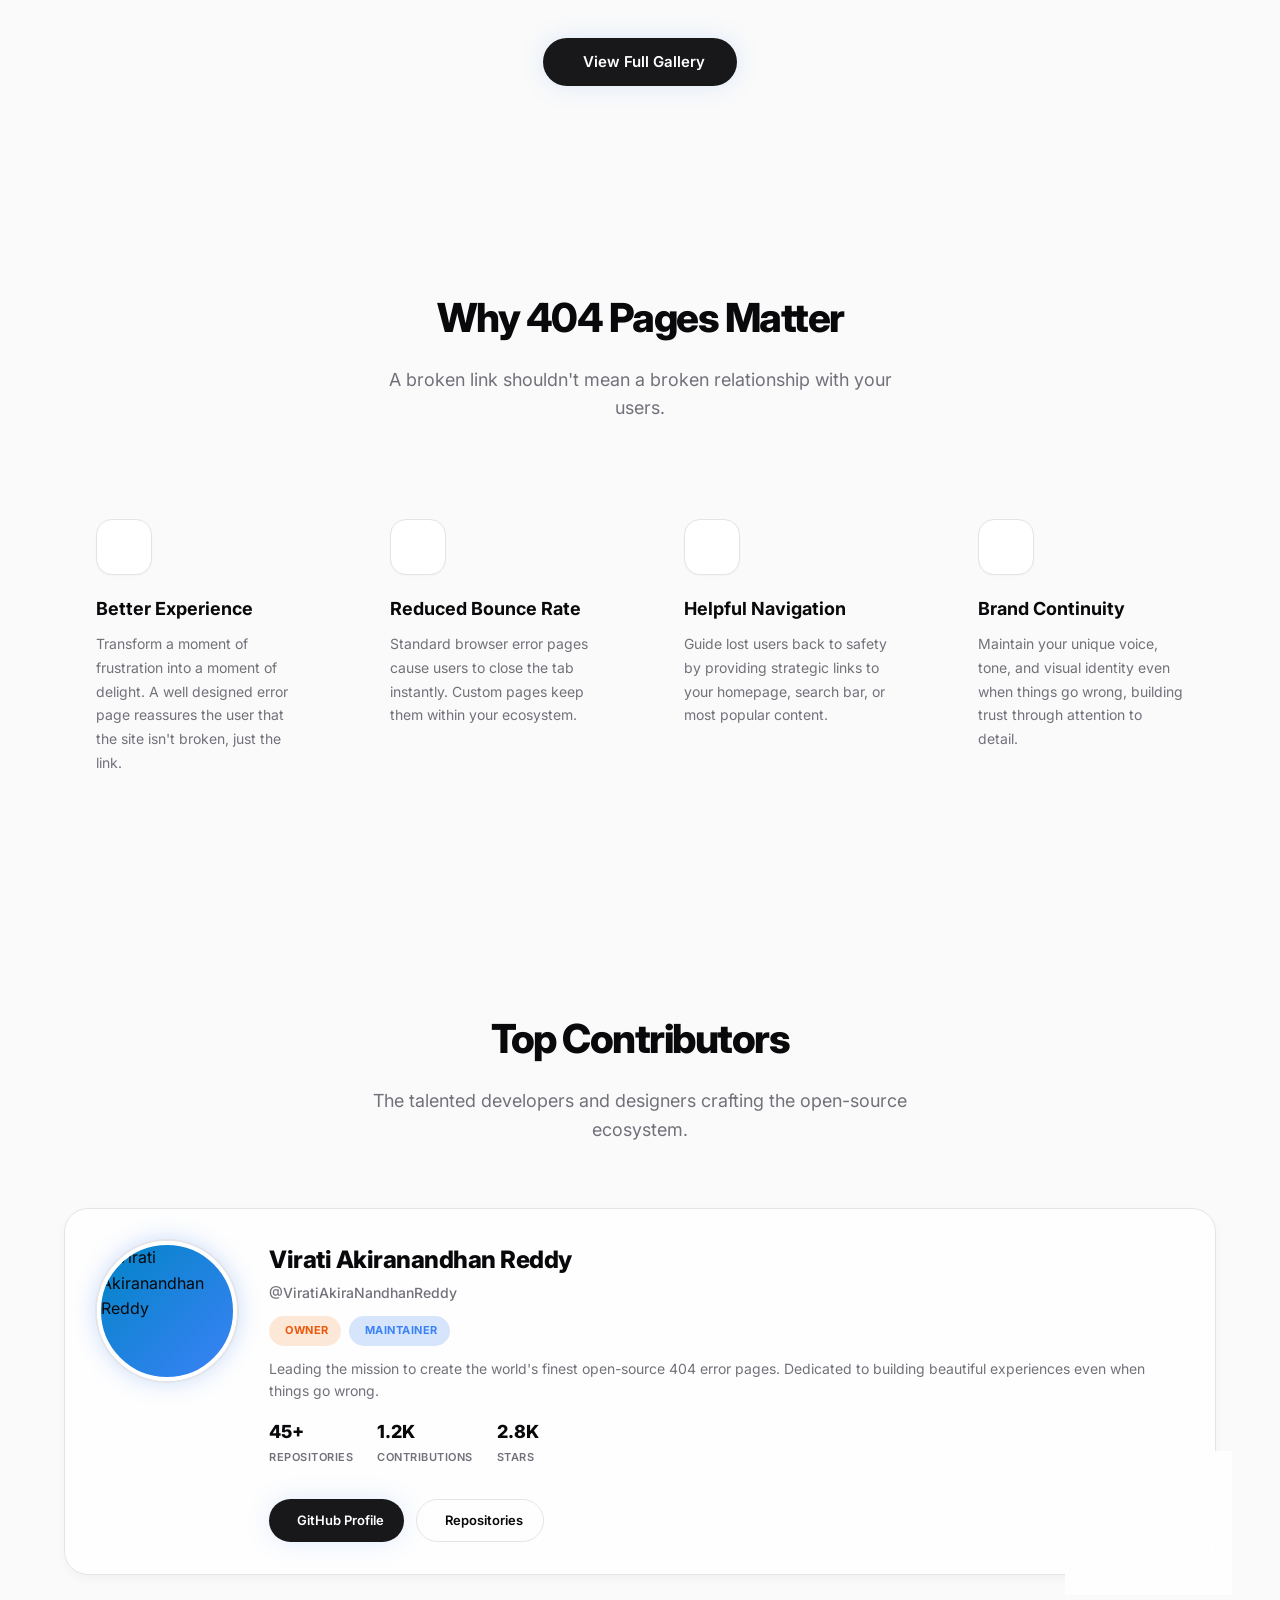
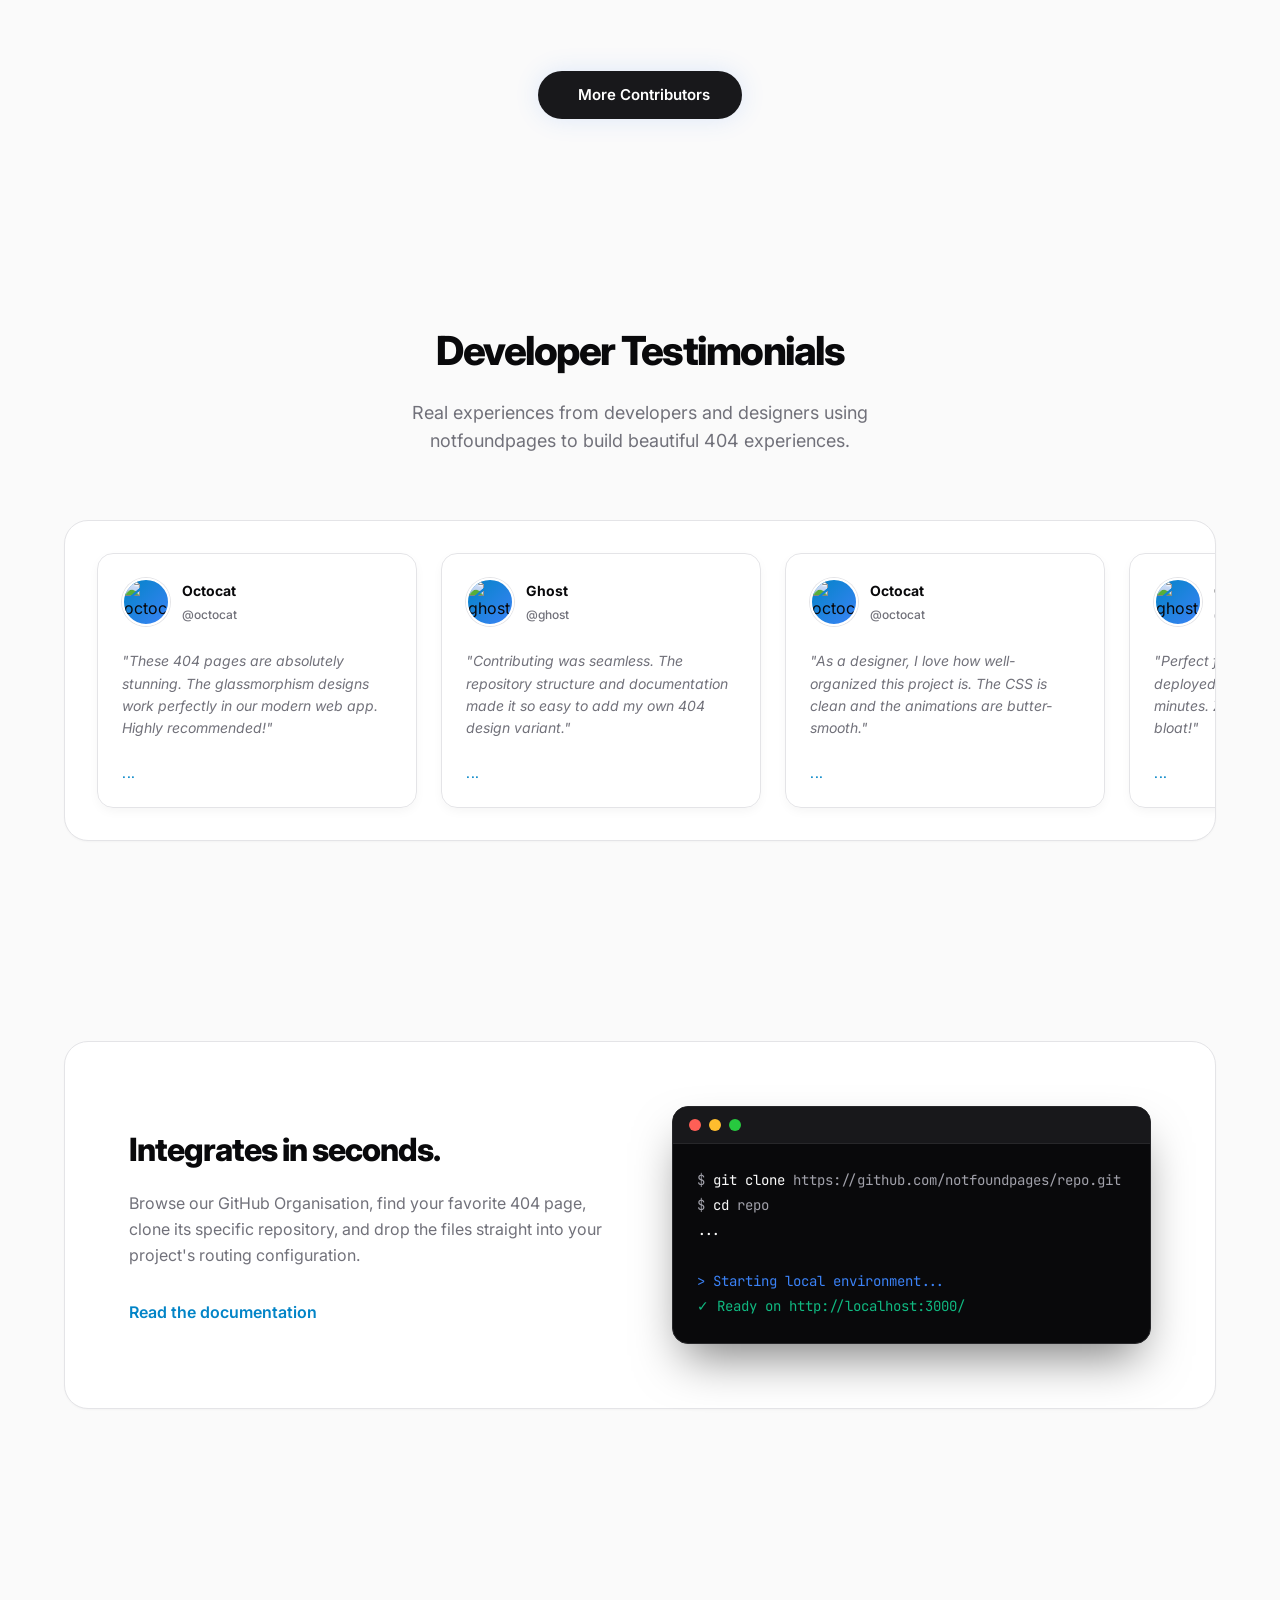
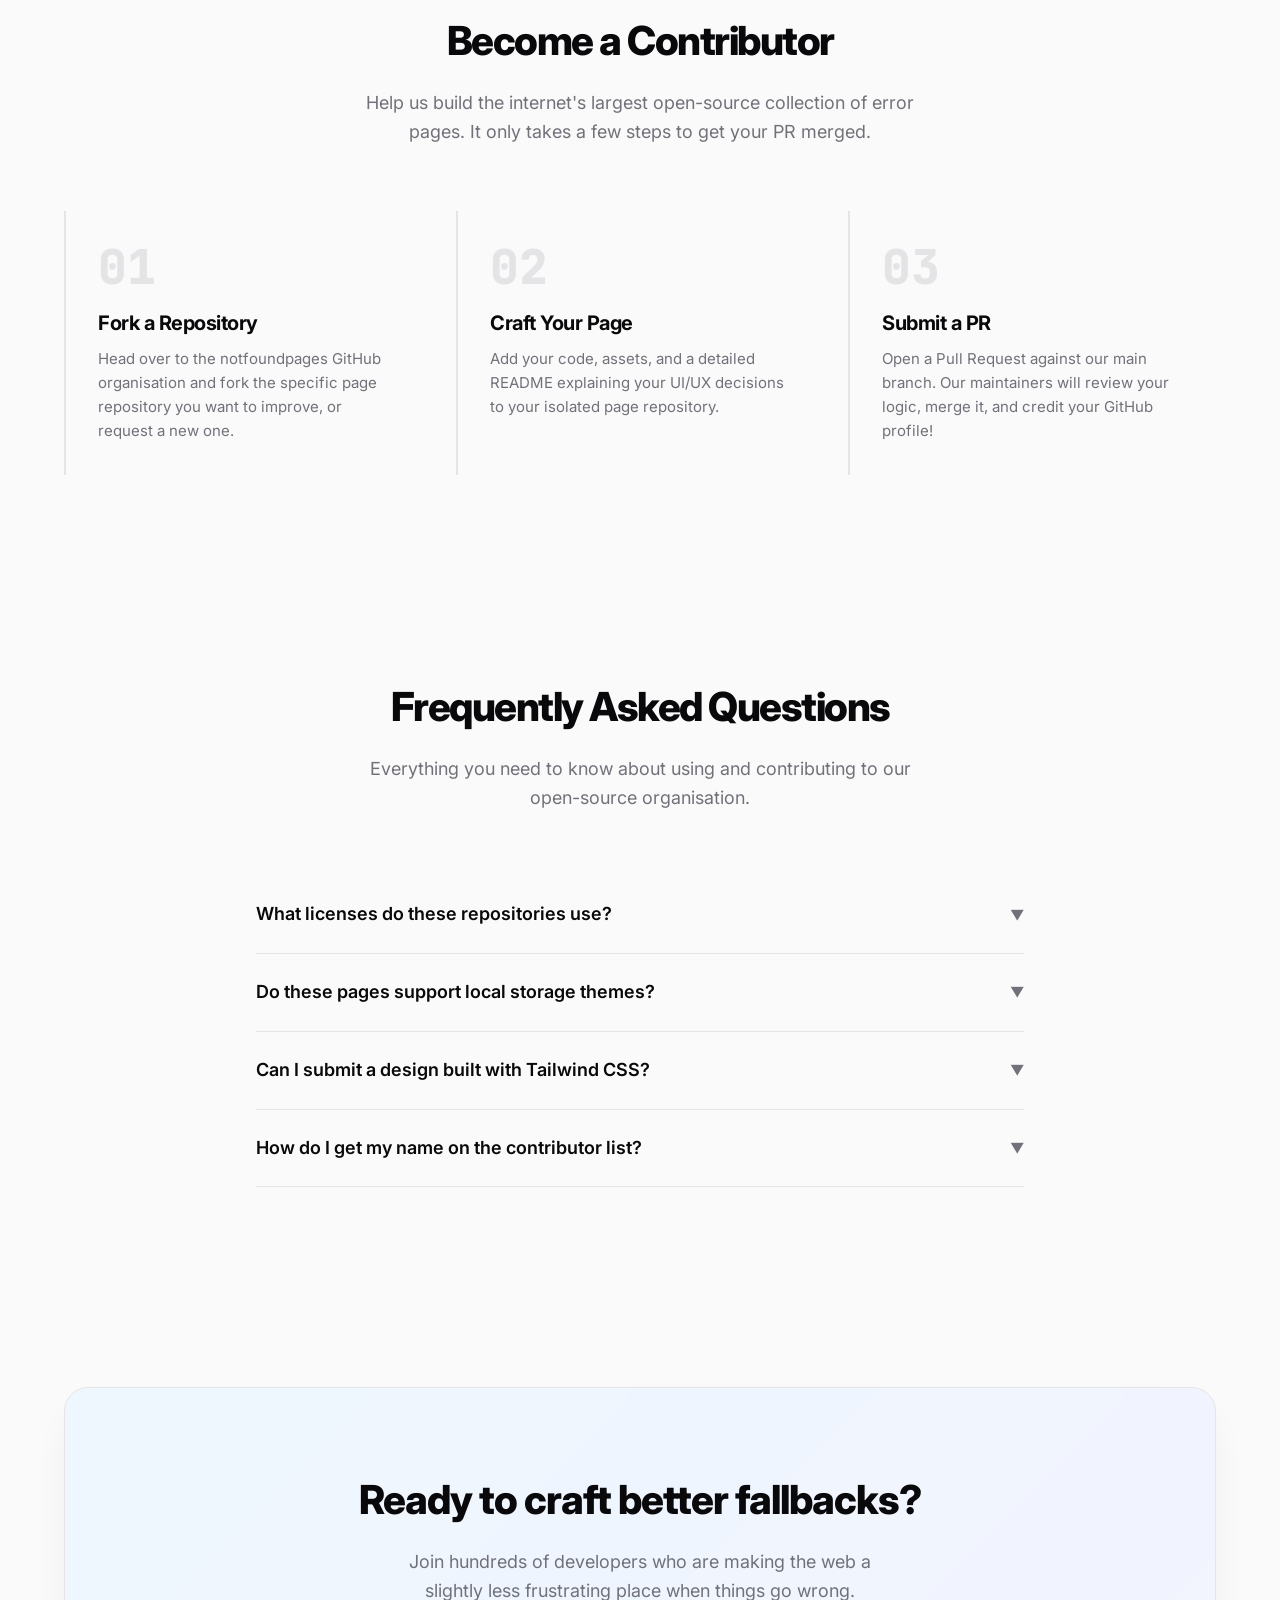
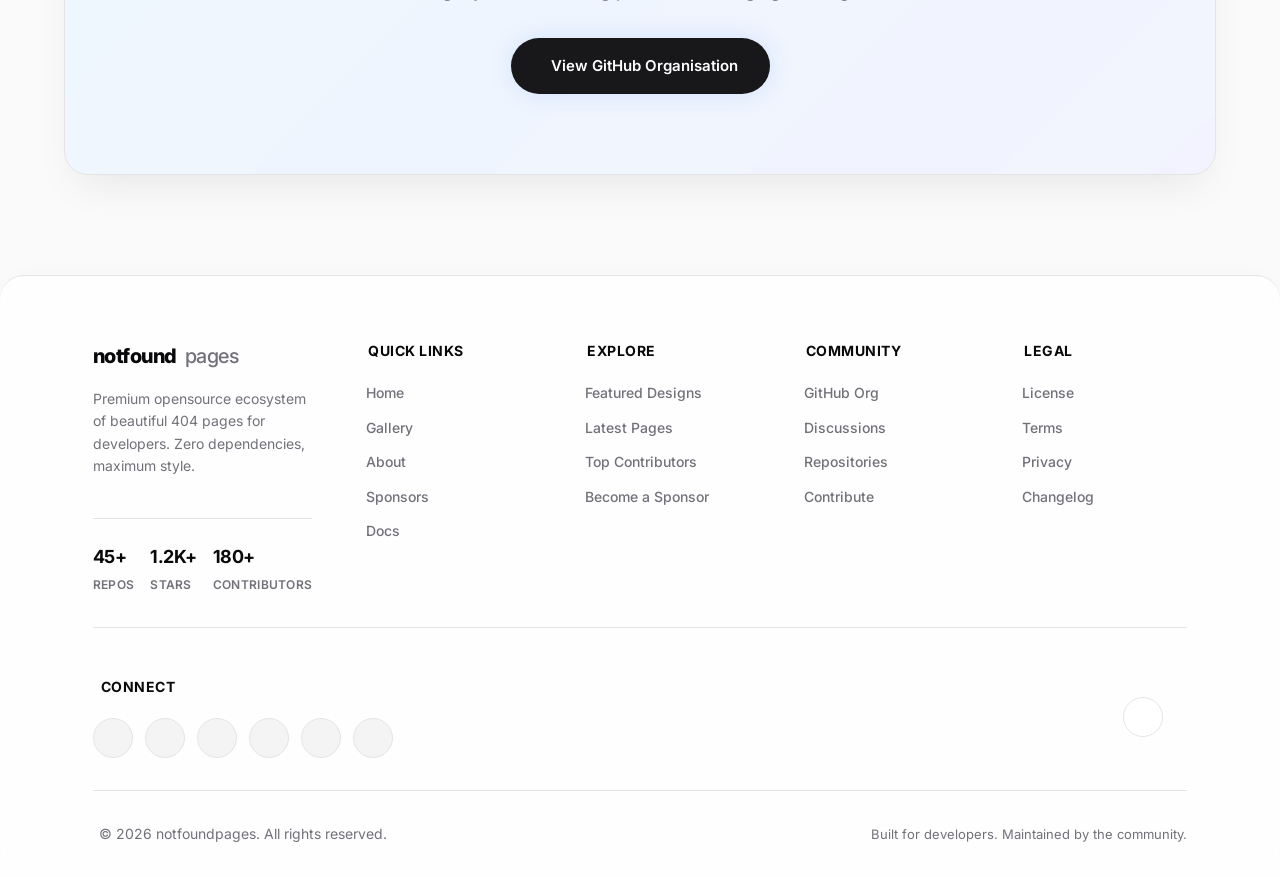
==== commit 948cb041: "style: Refactor HTML structure and improve JavaScript formatting for better readability - Adjusted i" ====
--- a/index.html
+++ b/index.html
@@ -1,499 +1,535 @@
 <!DOCTYPE html>
 <html lang="en">
+
 <head>
-<meta charset="UTF-8">
-<meta name="viewport" content="width=device-width, initial-scale=1.0">
-<title>notfoundpages</title>
-
-<link href="https://fonts.googleapis.com/css2?family=Inter:wght@300;400;500;600;700;800&family=JetBrains+Mono:wght@400;500&display=swap" rel="stylesheet">
-
-<script src="https://unpkg.com/@phosphor-icons/web"></script>
-<link rel="stylesheet" href="/assets/css/root/index.css">
-<link rel="stylesheet" href="/_components/footer/style.css">
+  <meta charset="UTF-8">
+  <meta name="viewport" content="width=device-width, initial-scale=1.0">
+  <title>notfoundpages</title>
+
+  <link
+    href="https://fonts.googleapis.com/css2?family=Inter:wght@300;400;500;600;700;800&family=JetBrains+Mono:wght@400;500&display=swap"
+    rel="stylesheet">
+
+  <script src="https://unpkg.com/@phosphor-icons/web"></script>
+  <link rel="stylesheet" href="/assets/css/root/index.css">
+  <link rel="stylesheet" href="/_components/footer/style.css">
 
 </head>
 
 <body>
 
-<div class="mesh-bg"></div>
-
-<nav>
-  <div class="nav-glass">
-    <div class="nav-main">
-      <div class="logo">
-        notfound<span>pages</span>
-      </div>
-      <div class="nav-links">
-        <a href="/">Home</a>
-        <a href="/gallery/">Gallery</a>
-        <a href="/designs/">Designs</a>
-        <a href="/#contribute">Contribute</a>
-        <a href="/docs/">Docs</a>
-      </div>
-      <div class="nav-actions">
-        <button class="theme-toggle" id="theme-toggle" aria-label="Toggle theme">
-          <i class="ph ph-moon" id="theme-icon"></i>
-        </button>
-        <a class="btn-sm" href="https://github.com/notfoundpages">
-          <i class="ph-bold ph-github-logo"></i> <span>View Organisation</span>
+  <div class="mesh-bg"></div>
+
+  <nav>
+    <div class="nav-glass">
+      <div class="nav-main">
+        <div class="logo">
+          notfound<span>pages</span>
+        </div>
+        <div class="nav-links">
+          <a href="/">Home</a>
+          <a href="/gallery/">Gallery</a>
+          <a href="/designs/">Designs</a>
+          <a href="/#contribute">Contribute</a>
+          <a href="/docs/">Docs</a>
+        </div>
+        <div class="nav-actions">
+          <button class="theme-toggle" id="theme-toggle" aria-label="Toggle theme">
+            <i class="ph ph-moon" id="theme-icon"></i>
+          </button>
+          <a class="btn-sm" href="https://github.com/notfoundpages">
+            <i class="ph-bold ph-github-logo"></i> <span>View Organisation</span>
+          </a>
+        </div>
+      </div>
+      <button class="nav-more-btn" id="nav-more-btn" aria-label="More options">
+        <i class="ph ph-dots-three"></i>
+      </button>
+      <div class="nav-dropdown" id="nav-dropdown">
+        <a class="nav-dropdown-link" href="/about/">
+          <i class="ph ph-info"></i> About
         </a>
-      </div>
-    </div>
-    <button class="nav-more-btn" id="nav-more-btn" aria-label="More options">
-      <i class="ph ph-dots-three"></i>
-    </button>
-    <div class="nav-dropdown" id="nav-dropdown">
-      <a class="nav-dropdown-link" href="/about/">
-        <i class="ph ph-info"></i> About
-      </a>
-      <a class="nav-dropdown-link" href="/sponsors/">
-        <i class="ph ph-star"></i> Sponsors
-      </a>
-      <a class="nav-dropdown-link" href="community/contributors/">
-        <i class="ph ph-users"></i> Contributors
-      </a>
-      <a class="nav-dropdown-link" href="/miscellaneous/">
-        <i class="ph ph-wrench"></i> Miscellaneous
-      </a>
+        <a class="nav-dropdown-link" href="/sponsors/">
+          <i class="ph ph-star"></i> Sponsors
+        </a>
+        <a class="nav-dropdown-link" href="community/contributors/">
+          <i class="ph ph-users"></i> Contributors
+        </a>
+        <a class="nav-dropdown-link" href="/miscellaneous/">
+          <i class="ph ph-wrench"></i> Miscellaneous
+        </a>
+      </div>
+    </div>
+  </nav>
+
+  <section class="hero container">
+    <div class="badge">
+      <div class="badge-dot"></div>
+      Open Source Ecosystem
+    </div>
+
+    <h1>The Standard for<br><span class="gradient-text">404 Experiences</span></h1>
+
+    <p>Beautifully crafted, open-source error pages built by the developer community. Perfect your app's dead ends with
+      our GitHub organisation repositories.</p>
+
+    <div style="display: flex; justify-content: center; gap: 16px; flex-wrap: wrap;">
+      <a href="https://github.com/orgs/notfoundpages/repositories" class="btn-primary">
+        <i class="ph-bold ph-folder-open"></i> Browse Repositories
+      </a>
+      <a href="/docs/" class="btn-outline">
+        <i class="ph-bold ph-book-open-text"></i> Read Documentation
+      </a>
+    </div>
+
+    <div class="stats">
+      <div class="stat-card">
+        <h2><i class="ph-fill ph-code"></i> <span id="designs">0</span></h2>
+        <p>Repositories</p>
+      </div>
+      <div class="stat-card">
+        <h2><i class="ph-fill ph-star"></i> <span id="stars">0</span></h2>
+        <p>GitHub Stars</p>
+      </div>
+      <div class="stat-card">
+        <h2><i class="ph-fill ph-users"></i> <span id="contributors">0</span></h2>
+        <p>Contributors</p>
+      </div>
+    </div>
+  </section>
+
+  <div class="tech-stack">
+    <div class="container">
+      <p>Independent Repositories. Drop Into Any Stack.</p>
+      <div class="stack-icons">
+        <i class="ph ph-file-html" title="HTML5"></i>
+        <i class="ph ph-file-css" title="CSS3"></i>
+        <i class="ph ph-file-js" title="JavaScript"></i>
+        <i class="ph ph-atom" title="React"></i>
+        <i class="ph ph-code-block" title="Vue/Svelte"></i>
+        <i class="ph ph-terminal-window" title="CLI Integrations"></i>
+      </div>
     </div>
   </div>
-</nav>
-
-<section class="hero container">
-  <div class="badge">
-    <div class="badge-dot"></div>
-    Open Source Ecosystem
-  </div>
-
-  <h1>The Standard for<br><span class="gradient-text">404 Experiences</span></h1>
-
-  <p>Beautifully crafted, open-source error pages built by the developer community. Perfect your app's dead ends with our GitHub organisation repositories.</p>
-
-  <div style="display: flex; justify-content: center; gap: 16px; flex-wrap: wrap;">
-    <a href="https://github.com/orgs/notfoundpages/repositories" class="btn-primary">
-      <i class="ph-bold ph-folder-open"></i> Browse Repositories
-    </a>
-    <a href="/docs/" class="btn-outline">
-      <i class="ph-bold ph-book-open-text"></i> Read Documentation
-    </a>
-  </div>
-
-  <div class="stats">
-    <div class="stat-card">
-      <h2><i class="ph-fill ph-code"></i> <span id="designs">0</span></h2>
-      <p>Repositories</p>
-    </div>
-    <div class="stat-card">
-      <h2><i class="ph-fill ph-star"></i> <span id="stars">0</span></h2>
-      <p>GitHub Stars</p>
-    </div>
-    <div class="stat-card">
-      <h2><i class="ph-fill ph-users"></i> <span id="contributors">0</span></h2>
-      <p>Contributors</p>
-    </div>
-  </div>
-</section>
-
-<div class="tech-stack">
-  <div class="container">
-    <p>Independent Repositories. Drop Into Any Stack.</p>
-    <div class="stack-icons">
-      <i class="ph ph-file-html" title="HTML5"></i>
-      <i class="ph ph-file-css" title="CSS3"></i>
-      <i class="ph ph-file-js" title="JavaScript"></i>
-      <i class="ph ph-atom" title="React"></i>
-      <i class="ph ph-code-block" title="Vue/Svelte"></i>
-      <i class="ph ph-terminal-window" title="CLI Integrations"></i>
-    </div>
-  </div>
-</div>
-
-<section class="section container" id="features">
-  <div class="section-header">
-    <h2>Built for modern stacks</h2>
-    <p>Everything you need to create the perfect fallback experience, tailored for developers and UI/UX designers.</p>
-  </div>
-
-  <div class="bento-grid">
-    <div class="bento-item bento-wide">
-      <div class="icon-box"><i class="ph ph-lightning"></i></div>
-      <h3>Zero Dependencies</h3>
-      <p>Copy and paste raw HTML and CSS. No massive libraries, no bloat. Just clean, optimized code that renders instantly when your users hit a dead end.</p>
-    </div>
-    
-    <div class="bento-item">
-      <div class="icon-box"><i class="ph ph-palette"></i></div>
-      <h3>Glassmorphism & UI</h3>
-      <p>Designs that leverage modern CSS features like backdrop-filter, fluid typography, and dynamic theme switching.</p>
-    </div>
-
-    <div class="bento-item">
-      <div class="icon-box"><i class="ph ph-git-branch"></i></div>
-      <h3>Single Page Repositories</h3>
-      <p>Every specific 404 design gets its own dedicated repository. Zero bloat. Just clone the exact page you need and nothing else.</p>
-    </div>
-
-    <div class="bento-item bento-wide">
-      <div class="icon-box"><i class="ph ph-shield-check"></i></div>
-      <h3>MIT + Apache 2.0 Licensed</h3>
-      <p>Fully open source. Use them in personal projects, commercial client work, or enterprise applications without worrying about complex legalities.</p>
-    </div>
-  </div>
-</section>
-
-<section class="section container" id="categories">
-  <div class="section-header">
-    <h2>Explore Design Categories</h2>
-    <p>Our GitHub organisation categorizes 404 pages by aesthetic and technical implementation.</p>
-  </div>
-
-  <div class="categories-grid">
-    <a href="/designs/minimal/" class="category-card">
-      <div class="category-icon"><i class="ph-light ph-square-half"></i></div>
-      <h4>Minimal</h4>
-      <p>Clean typography and whitespace.</p>
-    </a>
-    <a href="/designs/terminal/" class="category-card">
-      <div class="category-icon"><i class="ph-light ph-terminal"></i></div>
-      <h4>Terminal</h4>
-      <p>Developer-focused console UIs.</p>
-    </a>
-    <a href="/designs/glassmorphism/" class="category-card">
-      <div class="category-icon"><i class="ph-light ph-drop-half-bottom"></i></div>
-      <h4>Glassmorphism</h4>
-      <p>Frosted glass and gradients.</p>
-    </a>
-    <a href="/designs/animated/" class="category-card">
-      <div class="category-icon"><i class="ph-light ph-magic-wand"></i></div>
-      <h4>Animated</h4>
-      <p>Keyframes and SVGs in motion.</p>
-    </a>
-  </div>
-
-  <div style="text-align: center; margin-top: 32px;">
-  <a href="/designs/" class="btn-primary" style="padding: 12px 32px;">
-    <i class="ph-bold ph-palette"></i> More Designs
-  </a>
-  </div>
-
-</section>
-
-<section class="section container featured-section" id="featured">
-  <div id="featured-container"></div>
-</section>
-
-<section class="section container" id="gallery">
-  <div class="section-header">
-    <h2>Live Design Gallery</h2>
-    <p>A curated collection of production-ready 404 pages from our GitHub organisation. Clone a specific repository and deploy in seconds.</p>
-  </div>
-
-  <div class="gallery-grid" id="gallery-container"></div>
-
-  <div style="text-align: center; margin-top: 32px;">
-  <a href="/gallery/" class="btn-primary" style="padding: 12px 32px;">
-    <i class="ph-bold ph-images"></i> View Full Gallery
-  </a>
-  </div>
-
-</section>
-
-<section class="section container" id="why-it-matters">
-  <div class="section-header">
-    <h2>Why 404 Pages Matter</h2>
-    <p>A broken link shouldn't mean a broken relationship with your users.</p>
-  </div>
-
-  <div class="why-grid">
-    <div class="why-card">
-      <div class="why-icon"><i class="ph-fill ph-smiley-wink"></i></div>
-      <h4>Better Experience</h4>
-      <p>Transform a moment of frustration into a moment of delight. A well designed error page reassures the user that the site isn't broken, just the link.</p>
-    </div>
-    <div class="why-card">
-      <div class="why-icon"><i class="ph-fill ph-trend-down"></i></div>
-      <h4>Reduced Bounce Rate</h4>
-      <p>Standard browser error pages cause users to close the tab instantly. Custom pages keep them within your ecosystem.</p>
-    </div>
-    <div class="why-card">
-      <div class="why-icon"><i class="ph-fill ph-compass"></i></div>
-      <h4>Helpful Navigation</h4>
-      <p>Guide lost users back to safety by providing strategic links to your homepage, search bar, or most popular content.</p>
-    </div>
-    <div class="why-card">
-      <div class="why-icon"><i class="ph-fill ph-paint-brush"></i></div>
-      <h4>Brand Continuity</h4>
-      <p>Maintain your unique voice, tone, and visual identity even when things go wrong, building trust through attention to detail.</p>
-    </div>
-  </div>
-</section>
-
-<section class="section container" id="contributors">
-  <div class="section-header">
-    <h2>Top Contributors</h2>
-    <p>The talented developers and designers crafting the open-source ecosystem.</p>
-  </div>
-
-  <div class="owner-card-container">
-    <div class="owner-card">
-      <img src="https://github.com/ViratiAkiraNandhanReddy.png" alt="Virati Akiranandhan Reddy" class="owner-avatar">
-      <div class="owner-content">
-        <div class="owner-header">
-          <div class="owner-name">Virati Akiranandhan Reddy</div>
-          <div class="owner-username">@ViratiAkiraNandhanReddy</div>
-        </div>
-        <div class="owner-badges">
-          <span class="owner-badge badge-owner"><i class="ph ph-crown"></i> Owner</span>
-          <span class="owner-badge badge-maintainer"><i class="ph ph-gear"></i> Maintainer</span>
-        </div>
-        <div class="owner-description">
-          Leading the mission to create the world's finest open-source 404 error pages. Dedicated to building beautiful experiences even when things go wrong.
-        </div>
-        <div class="owner-stats">
-          <div class="owner-stat">
-            <div class="owner-stat-value">45+</div>
-            <div class="owner-stat-label">Repositories</div>
-          </div>
-          <div class="owner-stat">
-            <div class="owner-stat-value">1.2K</div>
-            <div class="owner-stat-label">Contributions</div>
-          </div>
-          <div class="owner-stat">
-            <div class="owner-stat-value">2.8K</div>
-            <div class="owner-stat-label">Stars</div>
-          </div>
-        </div>
-        <div class="owner-actions">
-          <a href="https://github.com/ViratiAkiraNandhanReddy" class="btn-primary" style="padding: 12px 24px;">
-            <i class="ph-bold ph-github-logo"></i> GitHub Profile
+
+  <section class="section container" id="features">
+    <div class="section-header">
+      <h2>Built for modern stacks</h2>
+      <p>Everything you need to create the perfect fallback experience, tailored for developers and UI/UX designers.</p>
+    </div>
+
+    <div class="bento-grid">
+      <div class="bento-item bento-wide">
+        <div class="icon-box"><i class="ph ph-lightning"></i></div>
+        <h3>Zero Dependencies</h3>
+        <p>Copy and paste raw HTML and CSS. No massive libraries, no bloat. Just clean, optimized code that renders
+          instantly when your users hit a dead end.</p>
+      </div>
+
+      <div class="bento-item">
+        <div class="icon-box"><i class="ph ph-palette"></i></div>
+        <h3>Glassmorphism & UI</h3>
+        <p>Designs that leverage modern CSS features like backdrop-filter, fluid typography, and dynamic theme
+          switching.</p>
+      </div>
+
+      <div class="bento-item">
+        <div class="icon-box"><i class="ph ph-git-branch"></i></div>
+        <h3>Single Page Repositories</h3>
+        <p>Every specific 404 design gets its own dedicated repository. Zero bloat. Just clone the exact page you need
+          and nothing else.</p>
+      </div>
+
+      <div class="bento-item bento-wide">
+        <div class="icon-box"><i class="ph ph-shield-check"></i></div>
+        <h3>MIT + Apache 2.0 Licensed</h3>
+        <p>Fully open source. Use them in personal projects, commercial client work, or enterprise applications without
+          worrying about complex legalities.</p>
+      </div>
+    </div>
+  </section>
+
+  <section class="section container" id="categories">
+    <div class="section-header">
+      <h2>Explore Design Categories</h2>
+      <p>Our GitHub organisation categorizes 404 pages by aesthetic and technical implementation.</p>
+    </div>
+
+    <div class="categories-grid">
+      <a href="/designs/minimal/" class="category-card">
+        <div class="category-icon"><i class="ph-light ph-square-half"></i></div>
+        <h4>Minimal</h4>
+        <p>Clean typography and whitespace.</p>
+      </a>
+      <a href="/designs/terminal/" class="category-card">
+        <div class="category-icon"><i class="ph-light ph-terminal"></i></div>
+        <h4>Terminal</h4>
+        <p>Developer-focused console UIs.</p>
+      </a>
+      <a href="/designs/glassmorphism/" class="category-card">
+        <div class="category-icon"><i class="ph-light ph-drop-half-bottom"></i></div>
+        <h4>Glassmorphism</h4>
+        <p>Frosted glass and gradients.</p>
+      </a>
+      <a href="/designs/animated/" class="category-card">
+        <div class="category-icon"><i class="ph-light ph-magic-wand"></i></div>
+        <h4>Animated</h4>
+        <p>Keyframes and SVGs in motion.</p>
+      </a>
+    </div>
+
+    <div style="text-align: center; margin-top: 32px;">
+      <a href="/designs/" class="btn-primary" style="padding: 12px 32px;">
+        <i class="ph-bold ph-palette"></i> More Designs
+      </a>
+    </div>
+
+  </section>
+
+  <section class="section container featured-section" id="featured">
+    <div id="featured-container"></div>
+  </section>
+
+  <section class="section container" id="gallery">
+    <div class="section-header">
+      <h2>Live Design Gallery</h2>
+      <p>A curated collection of production-ready 404 pages from our GitHub organisation. Clone a specific repository
+        and deploy in seconds.</p>
+    </div>
+
+    <div class="gallery-grid" id="gallery-container"></div>
+
+    <div style="text-align: center; margin-top: 32px;">
+      <a href="/gallery/" class="btn-primary" style="padding: 12px 32px;">
+        <i class="ph-bold ph-images"></i> View Full Gallery
+      </a>
+    </div>
+
+  </section>
+
+  <section class="section container" id="why-it-matters">
+    <div class="section-header">
+      <h2>Why 404 Pages Matter</h2>
+      <p>A broken link shouldn't mean a broken relationship with your users.</p>
+    </div>
+
+    <div class="why-grid">
+      <div class="why-card">
+        <div class="why-icon"><i class="ph-fill ph-smiley-wink"></i></div>
+        <h4>Better Experience</h4>
+        <p>Transform a moment of frustration into a moment of delight. A well designed error page reassures the user
+          that the site isn't broken, just the link.</p>
+      </div>
+      <div class="why-card">
+        <div class="why-icon"><i class="ph-fill ph-trend-down"></i></div>
+        <h4>Reduced Bounce Rate</h4>
+        <p>Standard browser error pages cause users to close the tab instantly. Custom pages keep them within your
+          ecosystem.</p>
+      </div>
+      <div class="why-card">
+        <div class="why-icon"><i class="ph-fill ph-compass"></i></div>
+        <h4>Helpful Navigation</h4>
+        <p>Guide lost users back to safety by providing strategic links to your homepage, search bar, or most popular
+          content.</p>
+      </div>
+      <div class="why-card">
+        <div class="why-icon"><i class="ph-fill ph-paint-brush"></i></div>
+        <h4>Brand Continuity</h4>
+        <p>Maintain your unique voice, tone, and visual identity even when things go wrong, building trust through
+          attention to detail.</p>
+      </div>
+    </div>
+  </section>
+
+  <section class="section container" id="contributors">
+    <div class="section-header">
+      <h2>Top Contributors</h2>
+      <p>The talented developers and designers crafting the open-source ecosystem.</p>
+    </div>
+
+    <div class="owner-card-container">
+      <div class="owner-card">
+        <img src="https://github.com/ViratiAkiraNandhanReddy.png" alt="Virati Akiranandhan Reddy" class="owner-avatar">
+        <div class="owner-content">
+          <div class="owner-header">
+            <div class="owner-name">Virati Akiranandhan Reddy</div>
+            <div class="owner-username">@ViratiAkiraNandhanReddy</div>
+          </div>
+          <div class="owner-badges">
+            <span class="owner-badge badge-owner"><i class="ph ph-crown"></i> Owner</span>
+            <span class="owner-badge badge-maintainer"><i class="ph ph-gear"></i> Maintainer</span>
+          </div>
+          <div class="owner-description">
+            Leading the mission to create the world's finest open-source 404 error pages. Dedicated to building
+            beautiful experiences even when things go wrong.
+          </div>
+          <div class="owner-stats">
+            <div class="owner-stat">
+              <div class="owner-stat-value">45+</div>
+              <div class="owner-stat-label">Repositories</div>
+            </div>
+            <div class="owner-stat">
+              <div class="owner-stat-value">1.2K</div>
+              <div class="owner-stat-label">Contributions</div>
+            </div>
+            <div class="owner-stat">
+              <div class="owner-stat-value">2.8K</div>
+              <div class="owner-stat-label">Stars</div>
+            </div>
+          </div>
+          <div class="owner-actions">
+            <a href="https://github.com/ViratiAkiraNandhanReddy" class="btn-primary" style="padding: 12px 24px;">
+              <i class="ph-bold ph-github-logo"></i> GitHub Profile
+            </a>
+            <a href="https://github.com/ViratiAkiraNandhanReddy?tab=repositories" class="btn-outline"
+              style="padding: 12px 24px;">
+              <i class="ph-bold ph-folder"></i> Repositories
+            </a>
+          </div>
+        </div>
+      </div>
+    </div>
+
+    <div class="contributors-grid" id="contributors-container"></div>
+
+    <div style="text-align: center; margin-top: 32px;">
+      <a href="/community/contributors/" class="btn-primary" style="padding: 12px 32px;">
+        <i class="ph-bold ph-users"></i> More Contributors
+      </a>
+    </div>
+
+  </section>
+
+  <section class="section container testimonials-section">
+    <div class="section-header">
+      <h2>Developer Testimonials</h2>
+      <p>Real experiences from developers and designers using notfoundpages to build beautiful 404 experiences.</p>
+    </div>
+
+    <div class="testimonials-container" id="testimonials-container">
+      <div class="testimonials-track" id="testimonials-track">
+        <!-- Testimonials will be duplicated by JS for infinite scroll -->
+        <div class="testimonial-card">
+          <div class="testimonial-header">
+            <img src="https://github.com/octocat.png" alt="octocat" class="testimonial-avatar">
+            <div class="testimonial-meta">
+              <div class="testimonial-name">
+                Octocat
+                <span class="testimonial-star"><i class="ph-fill ph-star"></i></span>
+              </div>
+              <div class="testimonial-handle">@octocat</div>
+            </div>
+          </div>
+          <div class="testimonial-quote">
+            "These 404 pages are absolutely stunning. The glassmorphism designs work perfectly in our modern web app.
+            Highly recommended!"
+          </div>
+          <div class="testimonial-project">...</div>
+        </div>
+
+        <div class="testimonial-card">
+          <div class="testimonial-header">
+            <img src="https://github.com/ghost.png" alt="ghost" class="testimonial-avatar">
+            <div class="testimonial-meta">
+              <div class="testimonial-name">
+                Ghost
+                <span class="testimonial-star"><i class="ph-fill ph-star"></i></span>
+              </div>
+              <div class="testimonial-handle">@ghost</div>
+            </div>
+          </div>
+          <div class="testimonial-quote">
+            "Contributing was seamless. The repository structure and documentation made it so easy to add my own 404
+            design variant."
+          </div>
+          <div class="testimonial-project">...</div>
+        </div>
+
+        <div class="testimonial-card">
+          <div class="testimonial-header">
+            <img src="https://github.com/octocat.png" alt="octocat" class="testimonial-avatar">
+            <div class="testimonial-meta">
+              <div class="testimonial-name">
+                Octocat
+                <span class="testimonial-star"><i class="ph-fill ph-star"></i></span>
+              </div>
+              <div class="testimonial-handle">@octocat</div>
+            </div>
+          </div>
+          <div class="testimonial-quote">
+            "As a designer, I love how well-organized this project is. The CSS is clean and the animations are
+            butter-smooth."
+          </div>
+          <div class="testimonial-project">...</div>
+        </div>
+
+        <div class="testimonial-card">
+          <div class="testimonial-header">
+            <img src="https://github.com/ghost.png" alt="ghost" class="testimonial-avatar">
+            <div class="testimonial-meta">
+              <div class="testimonial-name">
+                Ghost
+              </div>
+              <div class="testimonial-handle">@ghost</div>
+            </div>
+          </div>
+          <div class="testimonial-quote">
+            "Perfect for our SaaS platform. We deployed one in production within minutes. Zero dependencies means no
+            bloat!"
+          </div>
+          <div class="testimonial-project">...</div>
+        </div>
+
+        <div class="testimonial-card">
+          <div class="testimonial-header">
+            <img src="https://github.com/octocat.png" alt="octocat" class="testimonial-avatar">
+            <div class="testimonial-meta">
+              <div class="testimonial-name">
+                Octocat
+                <span class="testimonial-star"><i class="ph-fill ph-star"></i></span>
+              </div>
+              <div class="testimonial-handle">@octocat</div>
+            </div>
+          </div>
+          <div class="testimonial-quote">
+            "The community here is amazing. Everyone's supportive and the review process for PRs is incredibly helpful
+            and constructive."
+          </div>
+          <div class="testimonial-project">...</div>
+        </div>
+      </div>
+    </div>
+  </section>
+
+  <section class="section container">
+    <div class="dev-section">
+      <div>
+        <h2 style="font-size: 32px; font-weight: 800; margin-bottom: 16px; letter-spacing: -1px;">Integrates in seconds.
+        </h2>
+        <p style="color: var(--text-muted); font-size: 16px; margin-bottom: 32px;">Browse our GitHub Organisation, find
+          your favorite 404 page, clone its specific repository, and drop the files straight into your project's routing
+          configuration.</p>
+        <a href="#" style="font-weight: 600; color: #0284C7; display: flex; align-items: center; gap: 4px;">
+          Read the documentation <i class="ph-bold ph-arrow-right"></i>
+        </a>
+      </div>
+
+      <div class="terminal">
+        <div class="terminal-header">
+          <div class="mac-btn mac-close"></div>
+          <div class="mac-btn mac-min"></div>
+          <div class="mac-btn mac-max"></div>
+        </div>
+        <div class="terminal-body">
+          $ <span class="term-cmd">git clone</span> https://github.com/notfoundpages/repo.git<br>
+          $ <span class="term-cmd">cd</span> repo<br>
+          <span class="term-cmd">...</span><br>
+          <br>
+          <span class="term-highlight">> Starting local environment...</span><br>
+          <span class="term-success">✓ Ready on http://localhost:3000/</span>
+        </div>
+      </div>
+    </div>
+  </section>
+
+  <section class="section container" id="contribute">
+    <div class="section-header">
+      <h2>Become a Contributor</h2>
+      <p>Help us build the internet's largest open-source collection of error pages. It only takes a few steps to get
+        your PR merged.</p>
+    </div>
+
+    <div class="steps-grid">
+      <div class="step-card">
+        <div class="step-number">01</div>
+        <h3>Fork a Repository</h3>
+        <p>Head over to the notfoundpages GitHub organisation and fork the specific page repository you want to improve,
+          or request a new one.</p>
+      </div>
+
+      <div class="step-card">
+        <div class="step-number">02</div>
+        <h3>Craft Your Page</h3>
+        <p>Add your code, assets, and a detailed README explaining your UI/UX decisions to your isolated page
+          repository.</p>
+      </div>
+
+      <div class="step-card">
+        <div class="step-number">03</div>
+        <h3>Submit a PR</h3>
+        <p>Open a Pull Request against our main branch. Our maintainers will review your logic, merge it, and credit
+          your GitHub profile!</p>
+      </div>
+    </div>
+  </section>
+
+  <section class="section container" id="faq">
+    <div class="section-header">
+      <h2>Frequently Asked Questions</h2>
+      <p>Everything you need to know about using and contributing to our open-source organisation.</p>
+    </div>
+
+    <div class="faq-container">
+      <details>
+        <summary>What licenses do these repositories use?</summary>
+        <div class="faq-answer">
+          Our organization dual licenses all repositories under the <strong>MIT License</strong> and <strong>Apache
+            License 2.0</strong>. This ensures maximum flexibility for the community, allowing you to use the code for
+          personal projects, commercial client work, and enterprise software without legal friction.
+        </div>
+      </details>
+
+      <details>
+        <summary>Do these pages support local storage themes?</summary>
+        <div class="faq-answer">
+          Yes! Many of our newer pages (including this very landing page) include lightweight JavaScript snippets to
+          handle Light/Dark mode toggling via the browser's <code>localStorage</code> API.
+        </div>
+      </details>
+
+      <details>
+        <summary>Can I submit a design built with Tailwind CSS?</summary>
+        <div class="faq-answer">
+          We love Tailwind! Since every page is its own repository, simply build your Tailwind-based 404 design and open
+          an issue to request a new, dedicated repository for it within the organisation.
+        </div>
+      </details>
+
+      <details>
+        <summary>How do I get my name on the contributor list?</summary>
+        <div class="faq-answer">
+          Once your first Pull Request is merged into any repository within our organisation, even a single accepted
+          commit is enough to place your name in that repository's contributor list and register your contribution
+          across the organisation.
+          Website featured contributor sections are reserved for contributors who have reached <strong>500+
+            contributions</strong> across the ecosystem.
+          <a href="/" style="font-weight: 600; color: #0284C7;">Learn more.</a>
+        </div>
+      </details>
+    </div>
+  </section>
+
+  <section class="section container">
+    <div class="cta-box">
+      <div class="cta-bg"></div>
+      <div class="cta-content">
+        <h2>Ready to craft better fallbacks?</h2>
+        <p>Join hundreds of developers who are making the web a slightly less frustrating place when things go wrong.
+        </p>
+        <div style="display: flex; justify-content: center; gap: 16px; flex-wrap: wrap;">
+          <a href="https://github.com/notfoundpages" class="btn-primary">
+            <i class="ph-bold ph-github-logo"></i> View GitHub Organisation
           </a>
-          <a href="https://github.com/ViratiAkiraNandhanReddy?tab=repositories" class="btn-outline" style="padding: 12px 24px;">
-            <i class="ph-bold ph-folder"></i> Repositories
-          </a>
-        </div>
-      </div>
-    </div>
-  </div>
-
-  <div class="contributors-grid" id="contributors-container"></div>
-
-  <div style="text-align: center; margin-top: 32px;">
-  <a href="/community/contributors/" class="btn-primary" style="padding: 12px 32px;">
-    <i class="ph-bold ph-users"></i> More Contributors
-  </a>
-  </div>
-
-</section>
-
-<section class="section container testimonials-section">
-  <div class="section-header">
-    <h2>Developer Testimonials</h2>
-    <p>Real experiences from developers and designers using notfoundpages to build beautiful 404 experiences.</p>
-  </div>
-
-  <div class="testimonials-container" id="testimonials-container">
-    <div class="testimonials-track" id="testimonials-track">
-      <!-- Testimonials will be duplicated by JS for infinite scroll -->
-      <div class="testimonial-card">
-        <div class="testimonial-header">
-          <img src="https://github.com/octocat.png" alt="octocat" class="testimonial-avatar">
-          <div class="testimonial-meta">
-            <div class="testimonial-name">
-              Octocat
-              <span class="testimonial-star"><i class="ph-fill ph-star"></i></span>
-            </div>
-            <div class="testimonial-handle">@octocat</div>
-          </div>
-        </div>
-        <div class="testimonial-quote">
-          "These 404 pages are absolutely stunning. The glassmorphism designs work perfectly in our modern web app. Highly recommended!"
-        </div>
-        <div class="testimonial-project">...</div>
-      </div>
-
-      <div class="testimonial-card">
-        <div class="testimonial-header">
-          <img src="https://github.com/ghost.png" alt="ghost" class="testimonial-avatar">
-          <div class="testimonial-meta">
-            <div class="testimonial-name">
-              Ghost
-              <span class="testimonial-star"><i class="ph-fill ph-star"></i></span>
-            </div>
-            <div class="testimonial-handle">@ghost</div>
-          </div>
-        </div>
-        <div class="testimonial-quote">
-          "Contributing was seamless. The repository structure and documentation made it so easy to add my own 404 design variant."
-        </div>
-        <div class="testimonial-project">...</div>
-      </div>
-
-      <div class="testimonial-card">
-        <div class="testimonial-header">
-          <img src="https://github.com/octocat.png" alt="octocat" class="testimonial-avatar">
-          <div class="testimonial-meta">
-            <div class="testimonial-name">
-              Octocat
-              <span class="testimonial-star"><i class="ph-fill ph-star"></i></span>
-            </div>
-            <div class="testimonial-handle">@octocat</div>
-          </div>
-        </div>
-        <div class="testimonial-quote">
-          "As a designer, I love how well-organized this project is. The CSS is clean and the animations are butter-smooth."
-        </div>
-        <div class="testimonial-project">...</div>
-      </div>
-
-      <div class="testimonial-card">
-        <div class="testimonial-header">
-          <img src="https://github.com/ghost.png" alt="ghost" class="testimonial-avatar">
-          <div class="testimonial-meta">
-            <div class="testimonial-name">
-              Ghost
-            </div>
-            <div class="testimonial-handle">@ghost</div>
-          </div>
-        </div>
-        <div class="testimonial-quote">
-          "Perfect for our SaaS platform. We deployed one in production within minutes. Zero dependencies means no bloat!"
-        </div>
-        <div class="testimonial-project">...</div>
-      </div>
-
-      <div class="testimonial-card">
-        <div class="testimonial-header">
-          <img src="https://github.com/octocat.png" alt="octocat" class="testimonial-avatar">
-          <div class="testimonial-meta">
-            <div class="testimonial-name">
-              Octocat
-              <span class="testimonial-star"><i class="ph-fill ph-star"></i></span>
-            </div>
-            <div class="testimonial-handle">@octocat</div>
-          </div>
-        </div>
-        <div class="testimonial-quote">
-          "The community here is amazing. Everyone's supportive and the review process for PRs is incredibly helpful and constructive."
-        </div>
-        <div class="testimonial-project">...</div>
-      </div>
-    </div>
-  </div>
-</section>
-
-<section class="section container">
-  <div class="dev-section">
-    <div>
-      <h2 style="font-size: 32px; font-weight: 800; margin-bottom: 16px; letter-spacing: -1px;">Integrates in seconds.</h2>
-      <p style="color: var(--text-muted); font-size: 16px; margin-bottom: 32px;">Browse our GitHub Organisation, find your favorite 404 page, clone its specific repository, and drop the files straight into your project's routing configuration.</p>
-      <a href="#" style="font-weight: 600; color: #0284C7; display: flex; align-items: center; gap: 4px;">
-        Read the documentation <i class="ph-bold ph-arrow-right"></i>
-      </a>
-    </div>
-    
-    <div class="terminal">
-      <div class="terminal-header">
-        <div class="mac-btn mac-close"></div>
-        <div class="mac-btn mac-min"></div>
-        <div class="mac-btn mac-max"></div>
-      </div>
-      <div class="terminal-body">
-        $ <span class="term-cmd">git clone</span> https://github.com/notfoundpages/repo.git<br>
-        $ <span class="term-cmd">cd</span> repo<br>
-        <span class="term-cmd">...</span><br>
-        <br>
-        <span class="term-highlight">> Starting local environment...</span><br>
-        <span class="term-success">✓ Ready on http://localhost:3000/</span>
-      </div>
-    </div>
-  </div>
-</section>
-
-<section class="section container" id="contribute">
-  <div class="section-header">
-    <h2>Become a Contributor</h2>
-    <p>Help us build the internet's largest open-source collection of error pages. It only takes a few steps to get your PR merged.</p>
-  </div>
-
-  <div class="steps-grid">
-    <div class="step-card">
-      <div class="step-number">01</div>
-      <h3>Fork a Repository</h3>
-      <p>Head over to the notfoundpages GitHub organisation and fork the specific page repository you want to improve, or request a new one.</p>
-    </div>
-    
-    <div class="step-card">
-      <div class="step-number">02</div>
-      <h3>Craft Your Page</h3>
-      <p>Add your code, assets, and a detailed README explaining your UI/UX decisions to your isolated page repository.</p>
-    </div>
-
-    <div class="step-card">
-      <div class="step-number">03</div>
-      <h3>Submit a PR</h3>
-      <p>Open a Pull Request against our main branch. Our maintainers will review your logic, merge it, and credit your GitHub profile!</p>
-    </div>
-  </div>
-</section>
-
-<section class="section container" id="faq">
-  <div class="section-header">
-    <h2>Frequently Asked Questions</h2>
-    <p>Everything you need to know about using and contributing to our open-source organisation.</p>
-  </div>
-
-  <div class="faq-container">
-    <details>
-      <summary>What licenses do these repositories use?</summary>
-      <div class="faq-answer">
-        Our organization dual licenses all repositories under the <strong>MIT License</strong> and <strong>Apache License 2.0</strong>. This ensures maximum flexibility for the community, allowing you to use the code for personal projects, commercial client work, and enterprise software without legal friction.
-      </div>
-    </details>
-
-    <details>
-      <summary>Do these pages support local storage themes?</summary>
-      <div class="faq-answer">
-        Yes! Many of our newer pages (including this very landing page) include lightweight JavaScript snippets to handle Light/Dark mode toggling via the browser's <code>localStorage</code> API.
-      </div>
-    </details>
-
-    <details>
-      <summary>Can I submit a design built with Tailwind CSS?</summary>
-      <div class="faq-answer">
-        We love Tailwind! Since every page is its own repository, simply build your Tailwind-based 404 design and open an issue to request a new, dedicated repository for it within the organisation.
-      </div>
-    </details>
-
-    <details>
-      <summary>How do I get my name on the contributor list?</summary>
-      <div class="faq-answer">
-        Once your first Pull Request is merged into any repository within our organisation, even a single accepted commit is enough to place your name in that repository's contributor list and register your contribution across the organisation.
-        Website featured contributor sections are reserved for contributors who have reached <strong>500+ contributions</strong> across the ecosystem. 
-        <a href="/" style="font-weight: 600; color: #0284C7;">Learn more.</a>
-      </div>
-    </details>
-  </div>
-</section>
-
-<section class="section container">
-  <div class="cta-box">
-    <div class="cta-bg"></div>
-    <div class="cta-content">
-      <h2>Ready to craft better fallbacks?</h2>
-      <p>Join hundreds of developers who are making the web a slightly less frustrating place when things go wrong.</p>
-      <div style="display: flex; justify-content: center; gap: 16px; flex-wrap: wrap;">
-        <a href="https://github.com/notfoundpages" class="btn-primary">
-          <i class="ph-bold ph-github-logo"></i> View GitHub Organisation
-        </a>
-      </div>
-    </div>
-  </div>
-</section>
-
-<footer id="footer-container"></footer>
-
-<script src="assets/js/root/index.js"></script>
-<script src="/_components/footer/inject.js"></script>
-<script type="module" src="/assets/js/root/loaders/index.js"></script>
+        </div>
+      </div>
+    </div>
+  </section>
+
+  <footer id="footer-container"></footer>
+
+  <script src="assets/js/root/index.js"></script>
+  <script src="/_components/footer/inject.js"></script>
+  <script type="module" src="/assets/js/root/loaders/index.js"></script>
 </body>
+
 </html>
--- a/assets/css/root/index.css
+++ b/assets/css/root/index.css
@@ -8,15 +8,15 @@
   --text-muted: #71717A;
   --border: #E4E4E7;
   --border-hover: #D4D4D8;
-  
+
   --btn-bg: #18181B;
   --btn-text: #FFFFFF;
   --btn-hover: #27272A;
-  
+
   --brand-glow: linear-gradient(135deg, rgba(56, 189, 248, 0.2), rgba(59, 130, 246, 0.2), rgba(139, 92, 246, 0.2));
   --brand-text: linear-gradient(135deg, #0284C7, #4F46E5);
   --icon-bg: #F4F4F5;
-  
+
   --shadow-sm: 0 1px 2px 0 rgba(0, 0, 0, 0.03);
   --shadow-md: 0 4px 12px -2px rgba(0, 0, 0, 0.05);
   --shadow-xl: 0 20px 40px -12px rgba(0, 0, 0, 0.08);
@@ -36,15 +36,15 @@
   --text-muted: #A1A1AA;
   --border: #27272A;
   --border-hover: #3F3F46;
-  
+
   --btn-bg: #FAFAFA;
   --btn-text: #09090B;
   --btn-hover: #E4E4E7;
-  
+
   --brand-glow: linear-gradient(135deg, rgba(56, 189, 248, 0.1), rgba(59, 130, 246, 0.1), rgba(139, 92, 246, 0.1));
   --brand-text: linear-gradient(135deg, #38BDF8, #818CF8);
   --icon-bg: #18181B;
-  
+
   --shadow-sm: 0 1px 2px 0 rgba(0, 0, 0, 0.5);
   --shadow-md: 0 4px 12px -2px rgba(0, 0, 0, 0.6);
   --shadow-xl: 0 20px 40px -12px rgba(0, 0, 0, 0.8);
@@ -52,7 +52,11 @@
 }
 
 /* --- BASE STYLES --- */
-* { box-sizing: border-box; margin: 0; padding: 0; }
+* {
+  box-sizing: border-box;
+  margin: 0;
+  padding: 0;
+}
 
 body {
   font-family: 'Inter', system-ui, sans-serif;
@@ -64,366 +68,1299 @@
   transition: background-color 0.4s ease, color 0.4s ease;
 }
 
-a { text-decoration: none; color: inherit; transition: all 0.2s ease; }
-
-.container { width: 1200px; max-width: 90%; margin: auto; }
+a {
+  text-decoration: none;
+  color: inherit;
+  transition: all 0.2s ease;
+}
+
+.container {
+  width: 1200px;
+  max-width: 90%;
+  margin: auto;
+}
 
 /* --- BACKGROUND MESH --- */
 .mesh-bg {
-  position: absolute; top: 0; left: 0; width: 100%; height: 800px;
-  background: var(--brand-glow); filter: blur(100px);
-  z-index: -1; opacity: 0.8; pointer-events: none;
+  position: absolute;
+  top: 0;
+  left: 0;
+  width: 100%;
+  height: 800px;
+  background: var(--brand-glow);
+  filter: blur(100px);
+  z-index: -1;
+  opacity: 0.8;
+  pointer-events: none;
   transition: background 0.4s ease;
 }
 
 /* --- NAVIGATION --- */
 nav {
-  position: sticky; top: 16px; width: 100%; z-index: 100;
-  display: flex; justify-content: center;
+  position: sticky;
+  top: 16px;
+  width: 100%;
+  z-index: 100;
+  display: flex;
+  justify-content: center;
 }
 
 .nav-glass {
-  display: flex; gap: 16px; align-items: center;
-  width: 1200px; max-width: 92%;
+  display: flex;
+  gap: 16px;
+  align-items: center;
+  width: 1200px;
+  max-width: 92%;
   position: relative;
 }
 
 .nav-main {
   background: var(--surface-glass);
-  backdrop-filter: blur(16px); -webkit-backdrop-filter: blur(16px);
+  backdrop-filter: blur(16px);
+  -webkit-backdrop-filter: blur(16px);
   border: 1px solid var(--border);
   box-shadow: var(--shadow-md);
   border-radius: 100px;
   padding: 12px 24px;
-  display: flex; justify-content: space-between; align-items: center;
+  display: flex;
+  justify-content: space-between;
+  align-items: center;
   flex: 1;
   transition: all 0.4s ease;
 }
 
-.logo { font-weight: 800; font-size: 18px; letter-spacing: -0.5px; display: flex; align-items: center; gap: 6px; }
-.logo span { color: var(--text-muted); font-weight: 500; }
-
-.nav-links { display: flex; align-items: center; gap: 32px; font-size: 14px; font-weight: 500; color: var(--text-muted); }
-.nav-links a:hover { color: var(--text-main); }
+.logo {
+  font-weight: 800;
+  font-size: 18px;
+  letter-spacing: -0.5px;
+  display: flex;
+  align-items: center;
+  gap: 6px;
+}
+
+.logo span {
+  color: var(--text-muted);
+  font-weight: 500;
+}
+
+.nav-links {
+  display: flex;
+  align-items: center;
+  gap: 32px;
+  font-size: 14px;
+  font-weight: 500;
+  color: var(--text-muted);
+}
+
+.nav-links a:hover {
+  color: var(--text-main);
+}
 
 /* --- NAV MORE BUTTON --- */
 .nav-more-btn {
-  width: 48px; height: 48px; border-radius: 50%; background: var(--surface-glass);
-  backdrop-filter: blur(16px); -webkit-backdrop-filter: blur(16px);
-  border: 1px solid var(--border); box-shadow: var(--shadow-md);
-  cursor: pointer; display: flex; align-items: center; justify-content: center;
-  flex-shrink: 0; transition: all 0.3s ease; font-size: 20px; color: var(--text-main);
-}
-.nav-more-btn:hover { border-color: var(--border-hover); box-shadow: var(--shadow-md); }
+  width: 48px;
+  height: 48px;
+  border-radius: 50%;
+  background: var(--surface-glass);
+  backdrop-filter: blur(16px);
+  -webkit-backdrop-filter: blur(16px);
+  border: 1px solid var(--border);
+  box-shadow: var(--shadow-md);
+  cursor: pointer;
+  display: flex;
+  align-items: center;
+  justify-content: center;
+  flex-shrink: 0;
+  transition: all 0.3s ease;
+  font-size: 20px;
+  color: var(--text-main);
+}
+
+.nav-more-btn:hover {
+  border-color: var(--border-hover);
+  box-shadow: var(--shadow-md);
+}
 
 /* --- NAV DROPDOWN --- */
 .nav-dropdown {
-  position: absolute; top: 72px; right: 40px; background: var(--surface-glass);
-  backdrop-filter: blur(16px); -webkit-backdrop-filter: blur(16px);
-  border: 1px solid var(--border); box-shadow: var(--shadow-xl);
-  border-radius: var(--radius-md); padding: 12px; display: flex; flex-direction: column; gap: 8px;
-  opacity: 0; transform: translateY(-10px); pointer-events: none;
+  position: absolute;
+  top: 72px;
+  right: 40px;
+  background: var(--surface-glass);
+  backdrop-filter: blur(16px);
+  -webkit-backdrop-filter: blur(16px);
+  border: 1px solid var(--border);
+  box-shadow: var(--shadow-xl);
+  border-radius: var(--radius-md);
+  padding: 12px;
+  display: flex;
+  flex-direction: column;
+  gap: 8px;
+  opacity: 0;
+  transform: translateY(-10px);
+  pointer-events: none;
   transition: opacity 0.3s cubic-bezier(0.4, 0, 0.2, 1), transform 0.3s cubic-bezier(0.4, 0, 0.2, 1);
-  min-width: 200px; z-index: 101;
+  min-width: 200px;
+  z-index: 101;
 }
 
 .nav-dropdown.active {
-  opacity: 1; transform: translateY(0); pointer-events: auto;
+  opacity: 1;
+  transform: translateY(0);
+  pointer-events: auto;
 }
 
 .nav-dropdown-link {
-  display: flex; align-items: center; gap: 8px; padding: 10px 12px; border-radius: 6px;
-  font-size: 13px; font-weight: 600; color: var(--text-main) !important; transition: all 0.2s;
-}
-
-.nav-dropdown-link:hover { background: rgba(0, 0, 0, 0.08); color: var(--text-main) !important; }
-
-[data-theme="dark"] .nav-dropdown-link:hover { background: rgba(255, 255, 255, 0.08); }
-
-.nav-actions { display: flex; align-items: center; gap: 16px; }
+  display: flex;
+  align-items: center;
+  gap: 8px;
+  padding: 10px 12px;
+  border-radius: 6px;
+  font-size: 13px;
+  font-weight: 600;
+  color: var(--text-main) !important;
+  transition: all 0.2s;
+}
+
+.nav-dropdown-link:hover {
+  background: rgba(0, 0, 0, 0.08);
+  color: var(--text-main) !important;
+}
+
+[data-theme="dark"] .nav-dropdown-link:hover {
+  background: rgba(255, 255, 255, 0.08);
+}
+
+.nav-actions {
+  display: flex;
+  align-items: center;
+  gap: 16px;
+}
 
 .theme-toggle {
-  background: transparent; border: none; cursor: pointer;
-  color: var(--text-muted); font-size: 20px;
-  display: flex; align-items: center; justify-content: center;
-  transition: color 0.2s; padding: 4px;
-}
-.theme-toggle:hover { color: var(--text-main); }
+  background: transparent;
+  border: none;
+  cursor: pointer;
+  color: var(--text-muted);
+  font-size: 20px;
+  display: flex;
+  align-items: center;
+  justify-content: center;
+  transition: color 0.2s;
+  padding: 4px;
+}
+
+.theme-toggle:hover {
+  color: var(--text-main);
+}
 
 .btn-sm {
-  background: var(--btn-bg); color: var(--btn-text) !important;
-  padding: 8px 16px; border-radius: 100px; font-size: 13px; font-weight: 600;
-  display: flex; align-items: center; gap: 6px; transition: all 0.2s;
-}
-.btn-sm:hover { background: var(--btn-hover); transform: translateY(-1px); }
+  background: var(--btn-bg);
+  color: var(--btn-text) !important;
+  padding: 8px 16px;
+  border-radius: 100px;
+  font-size: 13px;
+  font-weight: 600;
+  display: flex;
+  align-items: center;
+  gap: 6px;
+  transition: all 0.2s;
+}
+
+.btn-sm:hover {
+  background: var(--btn-hover);
+  transform: translateY(-1px);
+}
 
 /* --- HERO --- */
-.hero { padding: 160px 0 80px; text-align: center; }
+.hero {
+  padding: 160px 0 80px;
+  text-align: center;
+}
 
 .badge {
-  display: inline-flex; align-items: center; gap: 8px;
-  background: var(--surface); border: 1px solid var(--border);
-  padding: 6px 16px; border-radius: 100px; font-size: 13px; font-weight: 500;
-  color: var(--text-muted); margin-bottom: 32px; box-shadow: var(--shadow-sm);
-}
-.badge-dot { width: 8px; height: 8px; background: #10B981; border-radius: 50%; box-shadow: 0 0 12px rgba(16, 185, 129, 0.6); }
-
-.hero h1 { font-size: 72px; font-weight: 800; letter-spacing: -2.5px; line-height: 1.05; margin-bottom: 24px; }
-.hero h1 .gradient-text { background: var(--brand-text); -webkit-background-clip: text; -webkit-text-fill-color: transparent; }
-.hero p { color: var(--text-muted); font-size: 20px; max-width: 650px; margin: 0 auto 40px; }
+  display: inline-flex;
+  align-items: center;
+  gap: 8px;
+  background: var(--surface);
+  border: 1px solid var(--border);
+  padding: 6px 16px;
+  border-radius: 100px;
+  font-size: 13px;
+  font-weight: 500;
+  color: var(--text-muted);
+  margin-bottom: 32px;
+  box-shadow: var(--shadow-sm);
+}
+
+.badge-dot {
+  width: 8px;
+  height: 8px;
+  background: #10B981;
+  border-radius: 50%;
+  box-shadow: 0 0 12px rgba(16, 185, 129, 0.6);
+}
+
+.hero h1 {
+  font-size: 72px;
+  font-weight: 800;
+  letter-spacing: -2.5px;
+  line-height: 1.05;
+  margin-bottom: 24px;
+}
+
+.hero h1 .gradient-text {
+  background: var(--brand-text);
+  -webkit-background-clip: text;
+  -webkit-text-fill-color: transparent;
+}
+
+.hero p {
+  color: var(--text-muted);
+  font-size: 20px;
+  max-width: 650px;
+  margin: 0 auto 40px;
+}
 
 .btn-primary {
-  background: var(--btn-bg); color: var(--btn-text);
-  padding: 16px 32px; border-radius: 100px; font-weight: 600; font-size: 15px;
-  display: inline-flex; align-items: center; gap: 8px; transition: all 0.3s ease;
-  box-shadow: var(--shadow-glow); cursor: pointer; border: none;
-}
-.btn-primary:hover { background: var(--btn-hover); transform: translateY(-2px); box-shadow: 0 12px 24px -4px rgba(0,0,0,0.2); }
+  background: var(--btn-bg);
+  color: var(--btn-text);
+  padding: 16px 32px;
+  border-radius: 100px;
+  font-weight: 600;
+  font-size: 15px;
+  display: inline-flex;
+  align-items: center;
+  gap: 8px;
+  transition: all 0.3s ease;
+  box-shadow: var(--shadow-glow);
+  cursor: pointer;
+  border: none;
+}
+
+.btn-primary:hover {
+  background: var(--btn-hover);
+  transform: translateY(-2px);
+  box-shadow: 0 12px 24px -4px rgba(0, 0, 0, 0.2);
+}
 
 .btn-outline {
-  background: transparent; border: 1px solid var(--border); color: var(--text-main);
-  padding: 16px 32px; border-radius: 100px; font-weight: 600; font-size: 15px;
-  display: inline-flex; align-items: center; gap: 8px; transition: all 0.3s ease;
-}
-.btn-outline:hover { background: var(--surface); border-color: var(--border-hover); transform: translateY(-2px); box-shadow: var(--shadow-md); }
+  background: transparent;
+  border: 1px solid var(--border);
+  color: var(--text-main);
+  padding: 16px 32px;
+  border-radius: 100px;
+  font-weight: 600;
+  font-size: 15px;
+  display: inline-flex;
+  align-items: center;
+  gap: 8px;
+  transition: all 0.3s ease;
+}
+
+.btn-outline:hover {
+  background: var(--surface);
+  border-color: var(--border-hover);
+  transform: translateY(-2px);
+  box-shadow: var(--shadow-md);
+}
 
 /* --- STATS --- */
-.stats { display: flex; justify-content: center; gap: 16px; margin-top: 64px; flex-wrap: wrap; }
+.stats {
+  display: flex;
+  justify-content: center;
+  gap: 16px;
+  margin-top: 64px;
+  flex-wrap: wrap;
+}
+
 .stat-card {
-  background: var(--surface-glass); backdrop-filter: blur(12px); -webkit-backdrop-filter: blur(12px);
-  border: 1px solid var(--border); border-radius: var(--radius-lg); padding: 24px 32px; min-width: 200px;
-  box-shadow: var(--shadow-sm); transition: all 0.3s;
-}
-.stat-card:hover { transform: translateY(-4px); box-shadow: var(--shadow-md); border-color: var(--border-hover); }
-.stat-card h2 { font-size: 36px; font-weight: 800; letter-spacing: -1px; margin-bottom: 4px; display: flex; align-items: center; justify-content: center; gap: 12px; }
-.stat-card p { font-size: 13px; font-weight: 600; color: var(--text-muted); text-transform: uppercase; letter-spacing: 0.5px; margin-bottom: auto;}
+  background: var(--surface-glass);
+  backdrop-filter: blur(12px);
+  -webkit-backdrop-filter: blur(12px);
+  border: 1px solid var(--border);
+  border-radius: var(--radius-lg);
+  padding: 24px 32px;
+  min-width: 200px;
+  box-shadow: var(--shadow-sm);
+  transition: all 0.3s;
+}
+
+.stat-card:hover {
+  transform: translateY(-4px);
+  box-shadow: var(--shadow-md);
+  border-color: var(--border-hover);
+}
+
+.stat-card h2 {
+  font-size: 36px;
+  font-weight: 800;
+  letter-spacing: -1px;
+  margin-bottom: 4px;
+  display: flex;
+  align-items: center;
+  justify-content: center;
+  gap: 12px;
+}
+
+.stat-card p {
+  font-size: 13px;
+  font-weight: 600;
+  color: var(--text-muted);
+  text-transform: uppercase;
+  letter-spacing: 0.5px;
+  margin-bottom: auto;
+}
 
 /* --- GLOBAL SECTIONS --- */
-.section { padding: 100px 0; }
-.section-header { text-align: center; margin-bottom: 64px; }
-.section-header h2 { font-size: 40px; font-weight: 800; letter-spacing: -1.5px; margin-bottom: 16px; }
-.section-header p { color: var(--text-muted); font-size: 18px; max-width: 550px; margin: auto; }
+.section {
+  padding: 100px 0;
+}
+
+.section-header {
+  text-align: center;
+  margin-bottom: 64px;
+}
+
+.section-header h2 {
+  font-size: 40px;
+  font-weight: 800;
+  letter-spacing: -1.5px;
+  margin-bottom: 16px;
+}
+
+.section-header p {
+  color: var(--text-muted);
+  font-size: 18px;
+  max-width: 550px;
+  margin: auto;
+}
 
 /* --- TECH STACK MARQUEE --- */
-.tech-stack { padding: 40px 0; border-top: 1px solid var(--border); border-bottom: 1px solid var(--border); text-align: center; background: var(--surface); }
-.tech-stack p { font-size: 14px; font-weight: 600; color: var(--text-muted); text-transform: uppercase; letter-spacing: 1px; margin-bottom: 24px; }
-.stack-icons { display: flex; justify-content: center; gap: 48px; flex-wrap: wrap; color: var(--text-muted); font-size: 32px; }
-.stack-icons i { transition: color 0.3s, transform 0.3s; cursor: pointer; }
-.stack-icons i:hover { color: var(--text-main); transform: translateY(-4px); }
+.tech-stack {
+  padding: 40px 0;
+  border-top: 1px solid var(--border);
+  border-bottom: 1px solid var(--border);
+  text-align: center;
+  background: var(--surface);
+}
+
+.tech-stack p {
+  font-size: 14px;
+  font-weight: 600;
+  color: var(--text-muted);
+  text-transform: uppercase;
+  letter-spacing: 1px;
+  margin-bottom: 24px;
+}
+
+.stack-icons {
+  display: flex;
+  justify-content: center;
+  gap: 48px;
+  flex-wrap: wrap;
+  color: var(--text-muted);
+  font-size: 32px;
+}
+
+.stack-icons i {
+  transition: color 0.3s, transform 0.3s;
+  cursor: pointer;
+}
+
+.stack-icons i:hover {
+  color: var(--text-main);
+  transform: translateY(-4px);
+}
 
 /* --- BENTO GRID --- */
-.bento-grid { display: grid; grid-template-columns: repeat(3, 1fr); grid-auto-rows: minmax(240px, auto); gap: 24px; }
-.bento-item { background: var(--surface); border: 1px solid var(--border); border-radius: var(--radius-lg); padding: 32px; box-shadow: var(--shadow-sm); transition: all 0.3s ease; display: flex; flex-direction: column; }
-.bento-item:hover { border-color: var(--border-hover); box-shadow: var(--shadow-xl); transform: translateY(-4px); }
-.bento-wide { grid-column: span 2; }
-.icon-box { width: 48px; height: 48px; background: var(--icon-bg); border: 1px solid var(--border); border-radius: var(--radius-md); display: flex; align-items: center; justify-content: center; font-size: 24px; color: var(--text-main); margin-bottom: auto; }
-.bento-item h3 { font-size: 20px; font-weight: 700; margin-top: 24px; margin-bottom: 8px; letter-spacing: -0.5px; }
-.bento-item p { color: var(--text-muted); font-size: 15px; }
+.bento-grid {
+  display: grid;
+  grid-template-columns: repeat(3, 1fr);
+  grid-auto-rows: minmax(240px, auto);
+  gap: 24px;
+}
+
+.bento-item {
+  background: var(--surface);
+  border: 1px solid var(--border);
+  border-radius: var(--radius-lg);
+  padding: 32px;
+  box-shadow: var(--shadow-sm);
+  transition: all 0.3s ease;
+  display: flex;
+  flex-direction: column;
+}
+
+.bento-item:hover {
+  border-color: var(--border-hover);
+  box-shadow: var(--shadow-xl);
+  transform: translateY(-4px);
+}
+
+.bento-wide {
+  grid-column: span 2;
+}
+
+.icon-box {
+  width: 48px;
+  height: 48px;
+  background: var(--icon-bg);
+  border: 1px solid var(--border);
+  border-radius: var(--radius-md);
+  display: flex;
+  align-items: center;
+  justify-content: center;
+  font-size: 24px;
+  color: var(--text-main);
+  margin-bottom: auto;
+}
+
+.bento-item h3 {
+  font-size: 20px;
+  font-weight: 700;
+  margin-top: 24px;
+  margin-bottom: 8px;
+  letter-spacing: -0.5px;
+}
+
+.bento-item p {
+  color: var(--text-muted);
+  font-size: 15px;
+}
 
 /* --- CATEGORIES --- */
-.categories-grid { display: grid; grid-template-columns: repeat(4, 1fr); gap: 24px; }
-.category-card { background: var(--surface); border: 1px solid var(--border); border-radius: var(--radius-md); padding: 24px; text-align: center; transition: all 0.3s; cursor: pointer; }
-.category-card:hover { border-color: #0284C7; box-shadow: var(--shadow-md); transform: translateY(-4px); }
-.category-icon { font-size: 40px; color: var(--text-main); margin-bottom: 16px; }
-.category-card h4 { font-weight: 600; font-size: 16px; margin-bottom: 4px; }
-.category-card p { font-size: 13px; color: var(--text-muted); }
+.categories-grid {
+  display: grid;
+  grid-template-columns: repeat(4, 1fr);
+  gap: 24px;
+}
+
+.category-card {
+  background: var(--surface);
+  border: 1px solid var(--border);
+  border-radius: var(--radius-md);
+  padding: 24px;
+  text-align: center;
+  transition: all 0.3s;
+  cursor: pointer;
+}
+
+.category-card:hover {
+  border-color: #0284C7;
+  box-shadow: var(--shadow-md);
+  transform: translateY(-4px);
+}
+
+.category-icon {
+  font-size: 40px;
+  color: var(--text-main);
+  margin-bottom: 16px;
+}
+
+.category-card h4 {
+  font-weight: 600;
+  font-size: 16px;
+  margin-bottom: 4px;
+}
+
+.category-card p {
+  font-size: 13px;
+  color: var(--text-muted);
+}
 
 /* --- TERMINAL UX --- */
-.dev-section { display: grid; grid-template-columns: 1fr 1fr; gap: 64px; align-items: center; background: var(--surface); border: 1px solid var(--border); border-radius: var(--radius-lg); padding: 64px; box-shadow: var(--shadow-sm); }
-.terminal { background: #09090B; border-radius: var(--radius-md); border: 1px solid #27272A; overflow: hidden; box-shadow: 0 24px 48px -12px rgba(0,0,0,0.5); }
-.terminal-header { background: #18181B; padding: 12px 16px; display: flex; gap: 8px; border-bottom: 1px solid #27272A; }
-.mac-btn { width: 12px; height: 12px; border-radius: 50%; }
-.mac-close { background: #FF5F56; } .mac-min { background: #FFBD2E; } .mac-max { background: #27C93F; }
-.terminal-body { padding: 24px; font-family: 'JetBrains Mono', monospace; font-size: 14px; color: #A1A1AA; line-height: 1.8; }
-.term-cmd { color: #FAFAFA; } .term-highlight { color: #3B82F6; } .term-success { color: #10B981; }
+.dev-section {
+  display: grid;
+  grid-template-columns: 1fr 1fr;
+  gap: 64px;
+  align-items: center;
+  background: var(--surface);
+  border: 1px solid var(--border);
+  border-radius: var(--radius-lg);
+  padding: 64px;
+  box-shadow: var(--shadow-sm);
+}
+
+.terminal {
+  background: #09090B;
+  border-radius: var(--radius-md);
+  border: 1px solid #27272A;
+  overflow: hidden;
+  box-shadow: 0 24px 48px -12px rgba(0, 0, 0, 0.5);
+}
+
+.terminal-header {
+  background: #18181B;
+  padding: 12px 16px;
+  display: flex;
+  gap: 8px;
+  border-bottom: 1px solid #27272A;
+}
+
+.mac-btn {
+  width: 12px;
+  height: 12px;
+  border-radius: 50%;
+}
+
+.mac-close {
+  background: #FF5F56;
+}
+
+.mac-min {
+  background: #FFBD2E;
+}
+
+.mac-max {
+  background: #27C93F;
+}
+
+.terminal-body {
+  padding: 24px;
+  font-family: 'JetBrains Mono', monospace;
+  font-size: 14px;
+  color: #A1A1AA;
+  line-height: 1.8;
+}
+
+.term-cmd {
+  color: #FAFAFA;
+}
+
+.term-highlight {
+  color: #3B82F6;
+}
+
+.term-success {
+  color: #10B981;
+}
 
 /* --- STEPS --- */
-.steps-grid { display: grid; grid-template-columns: repeat(3, 1fr); gap: 24px; }
-.step-card { padding: 32px; border-left: 2px solid var(--border); position: relative; transition: all 0.3s ease; }
-.step-card:hover { border-left-color: #0284C7; }
-.step-number { font-size: 48px; font-weight: 800; color: var(--border); line-height: 1; margin-bottom: 16px; transition: color 0.3s; font-family: 'JetBrains Mono', monospace; }
-.step-card:hover .step-number { color: #0284C7; }
-.step-card h3 { font-size: 20px; font-weight: 700; margin-bottom: 8px; letter-spacing: -0.5px; }
-.step-card p { color: var(--text-muted); font-size: 15px; }
+.steps-grid {
+  display: grid;
+  grid-template-columns: repeat(3, 1fr);
+  gap: 24px;
+}
+
+.step-card {
+  padding: 32px;
+  border-left: 2px solid var(--border);
+  position: relative;
+  transition: all 0.3s ease;
+}
+
+.step-card:hover {
+  border-left-color: #0284C7;
+}
+
+.step-number {
+  font-size: 48px;
+  font-weight: 800;
+  color: var(--border);
+  line-height: 1;
+  margin-bottom: 16px;
+  transition: color 0.3s;
+  font-family: 'JetBrains Mono', monospace;
+}
+
+.step-card:hover .step-number {
+  color: #0284C7;
+}
+
+.step-card h3 {
+  font-size: 20px;
+  font-weight: 700;
+  margin-bottom: 8px;
+  letter-spacing: -0.5px;
+}
+
+.step-card p {
+  color: var(--text-muted);
+  font-size: 15px;
+}
 
 /* --- FAQ --- */
-.faq-container { max-width: 768px; margin: 0 auto; }
-details { border-bottom: 1px solid var(--border); padding: 24px 0; }
-details[open] summary ~ * { animation: sweep .3s ease-in-out; }
-@keyframes sweep { 0% { opacity: 0; transform: translateY(-10px); } 100% { opacity: 1; transform: translateY(0); } }
-summary { font-size: 18px; font-weight: 600; cursor: pointer; list-style: none; display: flex; justify-content: space-between; align-items: center; }
-summary::-webkit-details-marker { display: none; }
-summary::after { content: '\25BC'; font-size: 14px; color: var(--text-muted); transition: transform 0.3s ease; }
-details[open] summary::after { transform: rotate(-180deg); }
-.faq-answer { margin-top: 16px; color: var(--text-muted); font-size: 15px; line-height: 1.7; padding-right: 40px; }
+.faq-container {
+  max-width: 768px;
+  margin: 0 auto;
+}
+
+details {
+  border-bottom: 1px solid var(--border);
+  padding: 24px 0;
+}
+
+details[open] summary~* {
+  animation: sweep .3s ease-in-out;
+}
+
+@keyframes sweep {
+  0% {
+    opacity: 0;
+    transform: translateY(-10px);
+  }
+
+  100% {
+    opacity: 1;
+    transform: translateY(0);
+  }
+}
+
+summary {
+  font-size: 18px;
+  font-weight: 600;
+  cursor: pointer;
+  list-style: none;
+  display: flex;
+  justify-content: space-between;
+  align-items: center;
+}
+
+summary::-webkit-details-marker {
+  display: none;
+}
+
+summary::after {
+  content: '\25BC';
+  font-size: 14px;
+  color: var(--text-muted);
+  transition: transform 0.3s ease;
+}
+
+details[open] summary::after {
+  transform: rotate(-180deg);
+}
+
+.faq-answer {
+  margin-top: 16px;
+  color: var(--text-muted);
+  font-size: 15px;
+  line-height: 1.7;
+  padding-right: 40px;
+}
 
 /* --- BOTTOM CTA --- */
-.cta-box { background: var(--surface); border: 1px solid var(--border); border-radius: var(--radius-lg); padding: 80px 40px; text-align: center; position: relative; overflow: hidden; box-shadow: var(--shadow-xl); }
-.cta-bg { position: absolute; top: -50%; left: -50%; width: 200%; height: 200%; background: var(--brand-glow); filter: blur(80px); opacity: 0.4; z-index: 0; pointer-events: none; }
-.cta-content { position: relative; z-index: 1; }
-.cta-box h2 { font-size: 40px; font-weight: 800; letter-spacing: -1px; margin-bottom: 16px; }
-.cta-box p { color: var(--text-muted); font-size: 18px; max-width: 500px; margin: 0 auto 32px; }
+.cta-box {
+  background: var(--surface);
+  border: 1px solid var(--border);
+  border-radius: var(--radius-lg);
+  padding: 80px 40px;
+  text-align: center;
+  position: relative;
+  overflow: hidden;
+  box-shadow: var(--shadow-xl);
+}
+
+.cta-bg {
+  position: absolute;
+  top: -50%;
+  left: -50%;
+  width: 200%;
+  height: 200%;
+  background: var(--brand-glow);
+  filter: blur(80px);
+  opacity: 0.4;
+  z-index: 0;
+  pointer-events: none;
+}
+
+.cta-content {
+  position: relative;
+  z-index: 1;
+}
+
+.cta-box h2 {
+  font-size: 40px;
+  font-weight: 800;
+  letter-spacing: -1px;
+  margin-bottom: 16px;
+}
+
+.cta-box p {
+  color: var(--text-muted);
+  font-size: 18px;
+  max-width: 500px;
+  margin: 0 auto 32px;
+}
 
 /* --- FOOTER --- */
-footer { border-top: 1px solid var(--border); padding: 64px 0 32px; margin-top: 64px; background: var(--surface); }
-.footer-inner { display: flex; justify-content: space-between; align-items: center; margin-bottom: 48px; flex-wrap: wrap; gap: 24px; }
-.footer-links { display: flex; gap: 24px; font-size: 14px; color: var(--text-muted); }
-.footer-links a:hover { color: var(--text-main); }
-.footer-text { text-align: center; color: var(--text-muted); font-size: 14px; }
+footer {
+  border-top: 1px solid var(--border);
+  padding: 64px 0 32px;
+  margin-top: 64px;
+  background: var(--surface);
+}
+
+.footer-inner {
+  display: flex;
+  justify-content: space-between;
+  align-items: center;
+  margin-bottom: 48px;
+  flex-wrap: wrap;
+  gap: 24px;
+}
+
+.footer-links {
+  display: flex;
+  gap: 24px;
+  font-size: 14px;
+  color: var(--text-muted);
+}
+
+.footer-links a:hover {
+  color: var(--text-main);
+}
+
+.footer-text {
+  text-align: center;
+  color: var(--text-muted);
+  font-size: 14px;
+}
 
 /* --- FEATURED 404 PAGE --- */
-.featured-section { margin-top: 40px; }
+.featured-section {
+  margin-top: 40px;
+}
+
 .featured-card {
-  display: flex; background: var(--surface); border: 1px solid var(--border);
-  border-radius: var(--radius-lg); overflow: hidden; box-shadow: var(--shadow-md);
+  display: flex;
+  background: var(--surface);
+  border: 1px solid var(--border);
+  border-radius: var(--radius-lg);
+  overflow: hidden;
+  box-shadow: var(--shadow-md);
   transition: all 0.3s ease;
 }
-.featured-card:hover { box-shadow: var(--shadow-xl); border-color: #0284C7; }
-.featured-img { width: 50%; min-height: 350px; background-size: cover; background-position: center; border-right: 1px solid var(--border); }
-.featured-content { width: 50%; padding: 48px; display: flex; flex-direction: column; justify-content: center; }
-.badge-featured { 
-  display: inline-flex; align-items: center; gap: 6px; background: rgba(59, 130, 246, 0.1); 
-  color: #3B82F6; padding: 6px 12px; border-radius: 100px; font-size: 12px; font-weight: 700; 
-  text-transform: uppercase; letter-spacing: 0.5px; width: fit-content; margin-bottom: 16px; 
-}
-.featured-content h3 { font-size: 32px; font-weight: 800; letter-spacing: -1px; margin-bottom: 12px; }
-.featured-content p { color: var(--text-muted); font-size: 16px; margin-bottom: 24px; }
-.author-attribution { display: flex; align-items: center; gap: 12px; margin-bottom: 24px; padding-bottom: 24px; border-bottom: 1px solid var(--border); }
-.author-avatar { width: 40px; height: 40px; border-radius: 50%; background: var(--border); }
-.author-info h5 { font-size: 14px; font-weight: 600; }
-.author-info span { font-size: 12px; color: var(--text-muted); }
-.featured-stats { display: flex; gap: 16px; margin-bottom: 32px; font-size: 14px; font-weight: 600; color: var(--text-muted); }
-.featured-stats i { color: var(--text-main); font-size: 18px; }
-.featured-actions { display: flex; gap: 12px; }
+
+.featured-card:hover {
+  box-shadow: var(--shadow-xl);
+  border-color: #0284C7;
+}
+
+.featured-img {
+  width: 50%;
+  min-height: 350px;
+  background-size: cover;
+  background-position: center;
+  border-right: 1px solid var(--border);
+}
+
+.featured-content {
+  width: 50%;
+  padding: 48px;
+  display: flex;
+  flex-direction: column;
+  justify-content: center;
+}
+
+.badge-featured {
+  display: inline-flex;
+  align-items: center;
+  gap: 6px;
+  background: rgba(59, 130, 246, 0.1);
+  color: #3B82F6;
+  padding: 6px 12px;
+  border-radius: 100px;
+  font-size: 12px;
+  font-weight: 700;
+  text-transform: uppercase;
+  letter-spacing: 0.5px;
+  width: fit-content;
+  margin-bottom: 16px;
+}
+
+.featured-content h3 {
+  font-size: 32px;
+  font-weight: 800;
+  letter-spacing: -1px;
+  margin-bottom: 12px;
+}
+
+.featured-content p {
+  color: var(--text-muted);
+  font-size: 16px;
+  margin-bottom: 24px;
+}
+
+.author-attribution {
+  display: flex;
+  align-items: center;
+  gap: 12px;
+  margin-bottom: 24px;
+  padding-bottom: 24px;
+  border-bottom: 1px solid var(--border);
+}
+
+.author-avatar {
+  width: 40px;
+  height: 40px;
+  border-radius: 50%;
+  background: var(--border);
+}
+
+.author-info h5 {
+  font-size: 14px;
+  font-weight: 600;
+}
+
+.author-info span {
+  font-size: 12px;
+  color: var(--text-muted);
+}
+
+.featured-stats {
+  display: flex;
+  gap: 16px;
+  margin-bottom: 32px;
+  font-size: 14px;
+  font-weight: 600;
+  color: var(--text-muted);
+}
+
+.featured-stats i {
+  color: var(--text-main);
+  font-size: 18px;
+}
+
+.featured-actions {
+  display: flex;
+  gap: 12px;
+}
 
 /* --- LIVE GALLERY --- */
-.gallery-grid { display: grid; grid-template-columns: repeat(3, 1fr); gap: 24px; }
+.gallery-grid {
+  display: grid;
+  grid-template-columns: repeat(3, 1fr);
+  gap: 24px;
+}
+
 .gallery-card {
-  background: var(--surface); border: 1px solid var(--border); border-radius: var(--radius-md);
-  overflow: hidden; display: flex; flex-direction: column; transition: all 0.3s ease;
+  background: var(--surface);
+  border: 1px solid var(--border);
+  border-radius: var(--radius-md);
+  overflow: hidden;
+  display: flex;
+  flex-direction: column;
+  transition: all 0.3s ease;
   box-shadow: var(--shadow-sm);
 }
-.gallery-card:hover { transform: translateY(-6px); box-shadow: var(--shadow-glow); border-color: #0284C7; }
-.gallery-img { height: 200px; background: var(--border); width: 100%; background-size: cover; background-position: center; border-bottom: 1px solid var(--border); }
-.gallery-body { padding: 24px; display: flex; flex-direction: column; flex-grow: 1; }
-.gallery-header { display: flex; justify-content: space-between; align-items: flex-start; margin-bottom: 8px; }
-.gallery-title { font-size: 18px; font-weight: 700; letter-spacing: -0.5px; }
-.gallery-stars { display: flex; align-items: center; gap: 4px; font-size: 13px; font-weight: 600; color: var(--text-muted); }
-.gallery-stars i { color: #EAB308; }
-.gallery-desc { font-size: 14px; color: var(--text-muted); margin-bottom: 20px; flex-grow: 1; }
-.tech-badges { display: flex; gap: 8px; flex-wrap: wrap; margin-bottom: 24px; }
-.tech-badge { background: var(--icon-bg); color: var(--text-muted); font-size: 11px; font-weight: 600; padding: 4px 10px; border-radius: 4px; border: 1px solid var(--border); }
-.gallery-actions { display: grid; grid-template-columns: 1fr 1fr; gap: 8px; }
-.btn-card { 
-  display: flex; justify-content: center; align-items: center; gap: 6px; 
-  padding: 10px; border-radius: 8px; font-size: 13px; font-weight: 600; 
-  transition: all 0.2s; border: 1px solid transparent; cursor: pointer;
-}
-.btn-demo { background: var(--btn-bg); color: var(--btn-text) !important; }
-.btn-demo:hover { background: var(--btn-hover); }
-.btn-repo { background: transparent; border-color: var(--border); color: var(--text-main); }
-.btn-repo:hover { background: var(--surface-glass); border-color: var(--border-hover); }
+
+.gallery-card:hover {
+  transform: translateY(-6px);
+  box-shadow: var(--shadow-glow);
+  border-color: #0284C7;
+}
+
+.gallery-img {
+  height: 200px;
+  background: var(--border);
+  width: 100%;
+  background-size: cover;
+  background-position: center;
+  border-bottom: 1px solid var(--border);
+}
+
+.gallery-body {
+  padding: 24px;
+  display: flex;
+  flex-direction: column;
+  flex-grow: 1;
+}
+
+.gallery-header {
+  display: flex;
+  justify-content: space-between;
+  align-items: flex-start;
+  margin-bottom: 8px;
+}
+
+.gallery-title {
+  font-size: 18px;
+  font-weight: 700;
+  letter-spacing: -0.5px;
+}
+
+.gallery-stars {
+  display: flex;
+  align-items: center;
+  gap: 4px;
+  font-size: 13px;
+  font-weight: 600;
+  color: var(--text-muted);
+}
+
+.gallery-stars i {
+  color: #EAB308;
+}
+
+.gallery-desc {
+  font-size: 14px;
+  color: var(--text-muted);
+  margin-bottom: 20px;
+  flex-grow: 1;
+}
+
+.tech-badges {
+  display: flex;
+  gap: 8px;
+  flex-wrap: wrap;
+  margin-bottom: 24px;
+}
+
+.tech-badge {
+  background: var(--icon-bg);
+  color: var(--text-muted);
+  font-size: 11px;
+  font-weight: 600;
+  padding: 4px 10px;
+  border-radius: 4px;
+  border: 1px solid var(--border);
+}
+
+.gallery-actions {
+  display: grid;
+  grid-template-columns: 1fr 1fr;
+  gap: 8px;
+}
+
+.btn-card {
+  display: flex;
+  justify-content: center;
+  align-items: center;
+  gap: 6px;
+  padding: 10px;
+  border-radius: 8px;
+  font-size: 13px;
+  font-weight: 600;
+  transition: all 0.2s;
+  border: 1px solid transparent;
+  cursor: pointer;
+}
+
+.btn-demo {
+  background: var(--btn-bg);
+  color: var(--btn-text) !important;
+}
+
+.btn-demo:hover {
+  background: var(--btn-hover);
+}
+
+.btn-repo {
+  background: transparent;
+  border-color: var(--border);
+  color: var(--text-main);
+}
+
+.btn-repo:hover {
+  background: var(--surface-glass);
+  border-color: var(--border-hover);
+}
 
 /* --- WHY IT MATTERS --- */
-.why-grid { display: grid; grid-template-columns: repeat(4, 1fr); gap: 24px; }
-.why-card { text-align: left; padding: 32px; background: transparent; border: none; }
-.why-icon { width: 56px; height: 56px; border-radius: 16px; background: var(--surface); border: 1px solid var(--border); display: flex; align-items: center; justify-content: center; font-size: 28px; color: #0284C7; margin-bottom: 20px; box-shadow: var(--shadow-sm); }
-.why-card h4 { font-size: 18px; font-weight: 700; margin-bottom: 8px; }
-.why-card p { font-size: 14px; color: var(--text-muted); line-height: 1.7; }
+.why-grid {
+  display: grid;
+  grid-template-columns: repeat(4, 1fr);
+  gap: 24px;
+}
+
+.why-card {
+  text-align: left;
+  padding: 32px;
+  background: transparent;
+  border: none;
+}
+
+.why-icon {
+  width: 56px;
+  height: 56px;
+  border-radius: 16px;
+  background: var(--surface);
+  border: 1px solid var(--border);
+  display: flex;
+  align-items: center;
+  justify-content: center;
+  font-size: 28px;
+  color: #0284C7;
+  margin-bottom: 20px;
+  box-shadow: var(--shadow-sm);
+}
+
+.why-card h4 {
+  font-size: 18px;
+  font-weight: 700;
+  margin-bottom: 8px;
+}
+
+.why-card p {
+  font-size: 14px;
+  color: var(--text-muted);
+  line-height: 1.7;
+}
 
 /* --- TOP CONTRIBUTORS --- */
-.contributors-grid { display: grid; grid-template-columns: repeat(auto-fill, minmax(180px, 1fr)); gap: 16px; }
+.contributors-grid {
+  display: grid;
+  grid-template-columns: repeat(auto-fill, minmax(180px, 1fr));
+  gap: 16px;
+}
+
 .contributor-card {
-  background: var(--surface); border: 1px solid var(--border); border-radius: var(--radius-md);
-  padding: 24px 16px; text-align: center; transition: all 0.3s;
-}
-.contributor-card:hover { border-color: var(--border-hover); transform: translateY(-4px); box-shadow: var(--shadow-md); }
-.contrib-avatar { width: 72px; height: 72px; border-radius: 50%; margin: 0 auto 16px; background: var(--border); display: block; border: 2px solid var(--surface); box-shadow: 0 0 0 2px var(--border); transition: all 0.3s; }
-.contributor-card:hover .contrib-avatar { box-shadow: 0 0 0 2px #0284C7; }
-.contrib-name { font-weight: 600; font-size: 15px; margin-bottom: 4px; color: var(--text-main); text-overflow: ellipsis; white-space: nowrap; overflow: hidden; max-width: 100%; }
-.contrib-stats { font-size: 13px; color: var(--text-muted); }
+  background: var(--surface);
+  border: 1px solid var(--border);
+  border-radius: var(--radius-md);
+  padding: 24px 16px;
+  text-align: center;
+  transition: all 0.3s;
+}
+
+.contributor-card:hover {
+  border-color: var(--border-hover);
+  transform: translateY(-4px);
+  box-shadow: var(--shadow-md);
+}
+
+.contrib-avatar {
+  width: 72px;
+  height: 72px;
+  border-radius: 50%;
+  margin: 0 auto 16px;
+  background: var(--border);
+  display: block;
+  border: 2px solid var(--surface);
+  box-shadow: 0 0 0 2px var(--border);
+  transition: all 0.3s;
+}
+
+.contributor-card:hover .contrib-avatar {
+  box-shadow: 0 0 0 2px #0284C7;
+}
+
+.contrib-name {
+  font-weight: 600;
+  font-size: 15px;
+  margin-bottom: 4px;
+  color: var(--text-main);
+  text-overflow: ellipsis;
+  white-space: nowrap;
+  overflow: hidden;
+  max-width: 100%;
+}
+
+.contrib-stats {
+  font-size: 13px;
+  color: var(--text-muted);
+}
 
 /* --- PROJECT OWNER CARD --- */
-.owner-card-container { display: flex; justify-content: center; margin-bottom: 64px; }
+.owner-card-container {
+  display: flex;
+  justify-content: center;
+  margin-bottom: 64px;
+}
+
 .owner-card {
-  background: var(--surface-glass); border: 1px solid var(--border); border-radius: var(--radius-lg);
-  backdrop-filter: blur(16px); -webkit-backdrop-filter: blur(16px); box-shadow: var(--shadow-md);
-  padding: 32px; transition: all 0.3s ease;
-  width: 100%; max-width: 100%; position: relative; overflow: hidden;
-  display: flex; gap: 32px; align-items: flex-start;
-}
-.owner-card::before { 
-  content: ''; position: absolute; top: 0; left: 0; width: 100%; height: 100%;
-  background: var(--brand-glow); opacity: 0; transition: opacity 0.3s ease; z-index: 0;
+  background: var(--surface-glass);
+  border: 1px solid var(--border);
+  border-radius: var(--radius-lg);
+  backdrop-filter: blur(16px);
+  -webkit-backdrop-filter: blur(16px);
+  box-shadow: var(--shadow-md);
+  padding: 32px;
+  transition: all 0.3s ease;
+  width: 100%;
+  max-width: 100%;
+  position: relative;
+  overflow: hidden;
+  display: flex;
+  gap: 32px;
+  align-items: flex-start;
+}
+
+.owner-card::before {
+  content: '';
+  position: absolute;
+  top: 0;
+  left: 0;
+  width: 100%;
+  height: 100%;
+  background: var(--brand-glow);
+  opacity: 0;
+  transition: opacity 0.3s ease;
+  z-index: 0;
   pointer-events: none;
 }
-.owner-card:hover { 
-  border-color: #0284C7; box-shadow: var(--shadow-xl);
-  transform: translateY(-6px); box-shadow: 0 20px 40px rgba(59, 130, 246, 0.15);
-}
-.owner-card:hover::before { opacity: 0.15; }
-
-.owner-card > * { position: relative; z-index: 1; }
+
+.owner-card:hover {
+  border-color: #0284C7;
+  box-shadow: var(--shadow-xl);
+  transform: translateY(-6px);
+  box-shadow: 0 20px 40px rgba(59, 130, 246, 0.15);
+}
+
+.owner-card:hover::before {
+  opacity: 0.15;
+}
+
+.owner-card>* {
+  position: relative;
+  z-index: 1;
+}
 
 .owner-avatar {
-  width: 140px; height: 140px; border-radius: 50%; flex-shrink: 0;
-  background: linear-gradient(135deg, #0284C7, #3B82F6); display: block;
-  border: 4px solid var(--surface); box-shadow: 0 0 0 2px var(--border), 
-  0 0 24px rgba(59, 130, 246, 0.3); transition: all 0.3s ease; object-fit: cover;
-}
-.owner-card:hover .owner-avatar { transform: scale(1.08); box-shadow: 0 0 0 2px var(--border), 0 0 32px rgba(59, 130, 246, 0.5); }
-
-.owner-content { flex: 1; display: flex; flex-direction: column; justify-content: space-between; }
-.owner-header { margin-bottom: 12px; text-align: left; }
-.owner-name { font-size: 24px; font-weight: 800; letter-spacing: -0.5px; margin-bottom: 2px; }
-.owner-username { font-size: 14px; color: var(--text-muted); font-weight: 500; margin-bottom: 0; }
-
-.owner-badges { display: flex; gap: 8px; justify-content: flex-start; margin-bottom: 12px; flex-wrap: wrap; }
+  width: 140px;
+  height: 140px;
+  border-radius: 50%;
+  flex-shrink: 0;
+  background: linear-gradient(135deg, #0284C7, #3B82F6);
+  display: block;
+  border: 4px solid var(--surface);
+  box-shadow: 0 0 0 2px var(--border),
+    0 0 24px rgba(59, 130, 246, 0.3);
+  transition: all 0.3s ease;
+  object-fit: cover;
+}
+
+.owner-card:hover .owner-avatar {
+  transform: scale(1.08);
+  box-shadow: 0 0 0 2px var(--border), 0 0 32px rgba(59, 130, 246, 0.5);
+}
+
+.owner-content {
+  flex: 1;
+  display: flex;
+  flex-direction: column;
+  justify-content: space-between;
+}
+
+.owner-header {
+  margin-bottom: 12px;
+  text-align: left;
+}
+
+.owner-name {
+  font-size: 24px;
+  font-weight: 800;
+  letter-spacing: -0.5px;
+  margin-bottom: 2px;
+}
+
+.owner-username {
+  font-size: 14px;
+  color: var(--text-muted);
+  font-weight: 500;
+  margin-bottom: 0;
+}
+
+.owner-badges {
+  display: flex;
+  gap: 8px;
+  justify-content: flex-start;
+  margin-bottom: 12px;
+  flex-wrap: wrap;
+}
+
 .owner-badge {
-  display: inline-flex; align-items: center; gap: 4px; padding: 6px 12px;
-  border-radius: 100px; font-size: 11px; font-weight: 700; text-transform: uppercase;
+  display: inline-flex;
+  align-items: center;
+  gap: 4px;
+  padding: 6px 12px;
+  border-radius: 100px;
+  font-size: 11px;
+  font-weight: 700;
+  text-transform: uppercase;
   letter-spacing: 0.5px;
 }
-.badge-owner { background: rgba(251, 146, 60, 0.2); color: #EA580C; }
-.badge-maintainer { background: rgba(59, 130, 246, 0.2); color: #3B82F6; }
-.badge-creator { background: rgba(168, 85, 247, 0.2); color: #A855F7; }
+
+.badge-owner {
+  background: rgba(251, 146, 60, 0.2);
+  color: #EA580C;
+}
+
+.badge-maintainer {
+  background: rgba(59, 130, 246, 0.2);
+  color: #3B82F6;
+}
+
+.badge-creator {
+  background: rgba(168, 85, 247, 0.2);
+  color: #A855F7;
+}
 
 .owner-description {
-  color: var(--text-muted); font-size: 14px; line-height: 1.6;
-  margin-bottom: 16px; max-width: 100%; text-align: left;
+  color: var(--text-muted);
+  font-size: 14px;
+  line-height: 1.6;
+  margin-bottom: 16px;
+  max-width: 100%;
+  text-align: left;
 }
 
 .owner-stats {
-  display: flex; justify-content: flex-start; gap: 24px; margin-bottom: 16px;
+  display: flex;
+  justify-content: flex-start;
+  gap: 24px;
+  margin-bottom: 16px;
   flex-wrap: wrap;
 }
 
 .owner-stat {
-  display: flex; flex-direction: column; align-items: flex-start; gap: 2px;
-}
-.owner-stat-value { font-size: 18px; font-weight: 800; color: var(--text-main); }
-.owner-stat-label { font-size: 11px; color: var(--text-muted); text-transform: uppercase; letter-spacing: 0.5px; font-weight: 600; }
+  display: flex;
+  flex-direction: column;
+  align-items: flex-start;
+  gap: 2px;
+}
+
+.owner-stat-value {
+  font-size: 18px;
+  font-weight: 800;
+  color: var(--text-main);
+}
+
+.owner-stat-label {
+  font-size: 11px;
+  color: var(--text-muted);
+  text-transform: uppercase;
+  letter-spacing: 0.5px;
+  font-weight: 600;
+}
 
 .owner-actions {
-  display: flex; gap: 12px; justify-content: flex-start; flex-wrap: wrap; margin-top: 16px;
-}
+  display: flex;
+  gap: 12px;
+  justify-content: flex-start;
+  flex-wrap: wrap;
+  margin-top: 16px;
+}
+
 .owner-actions .btn-primary,
 .owner-actions .btn-outline {
-  padding: 10px 20px !important; font-size: 13px;
+  padding: 10px 20px !important;
+  font-size: 13px;
 }
 
 /* --- TESTIMONIALS --- */
-.testimonials-section { padding: 100px 0; }
+.testimonials-section {
+  padding: 100px 0;
+}
 
 .testimonials-container {
-  width: 100%; overflow: hidden; position: relative;
-  background: var(--surface); border-radius: var(--radius-lg);
-  border: 1px solid var(--border); box-shadow: var(--shadow-sm);
+  width: 100%;
+  overflow: hidden;
+  position: relative;
+  background: var(--surface);
+  border-radius: var(--radius-lg);
+  border: 1px solid var(--border);
+  box-shadow: var(--shadow-sm);
   padding: 32px 0;
 }
 
 .testimonials-track {
-  display: flex; gap: 24px; padding: 0 32px; width: max-content;
+  display: flex;
+  gap: 24px;
+  padding: 0 32px;
+  width: max-content;
   animation: scroll-testimonials 35s linear infinite;
 }
 
@@ -433,60 +1370,106 @@
 }
 
 @keyframes scroll-testimonials {
-  0% { transform: translateX(0); }
-  100% { transform: translateX(-50%); }
+  0% {
+    transform: translateX(0);
+  }
+
+  100% {
+    transform: translateX(-50%);
+  }
 }
 
 .testimonial-card {
-  background: var(--surface-glass); border: 1px solid var(--border);
-  border-radius: var(--radius-md); backdrop-filter: blur(16px);
-  -webkit-backdrop-filter: blur(16px); box-shadow: var(--shadow-md);
-  padding: 24px; width: 320px; flex-shrink: 0; transition: all 0.3s ease;
-  display: flex; flex-direction: column; gap: 16px; min-height: 240px;
+  background: var(--surface-glass);
+  border: 1px solid var(--border);
+  border-radius: var(--radius-md);
+  backdrop-filter: blur(16px);
+  -webkit-backdrop-filter: blur(16px);
+  box-shadow: var(--shadow-md);
+  padding: 24px;
+  width: 320px;
+  flex-shrink: 0;
+  transition: all 0.3s ease;
+  display: flex;
+  flex-direction: column;
+  gap: 16px;
+  min-height: 240px;
 }
 
 .testimonial-card:hover {
-  border-color: #0284C7; box-shadow: var(--shadow-xl);
+  border-color: #0284C7;
+  box-shadow: var(--shadow-xl);
   transform: translateY(-4px);
 }
 
 .testimonial-header {
-  display: flex; align-items: center; gap: 12px;
+  display: flex;
+  align-items: center;
+  gap: 12px;
 }
 
 .testimonial-avatar {
-  width: 48px; height: 48px; border-radius: 50%; flex-shrink: 0;
-  background: linear-gradient(135deg, #0284C7, #3B82F6); display: block;
-  border: 2px solid var(--surface); box-shadow: 0 0 0 1px var(--border);
-  transition: all 0.3s ease; object-fit: cover;
-}
-
-.testimonial-card:hover .testimonial-avatar { transform: scale(1.12); }
+  width: 48px;
+  height: 48px;
+  border-radius: 50%;
+  flex-shrink: 0;
+  background: linear-gradient(135deg, #0284C7, #3B82F6);
+  display: block;
+  border: 2px solid var(--surface);
+  box-shadow: 0 0 0 1px var(--border);
+  transition: all 0.3s ease;
+  object-fit: cover;
+}
+
+.testimonial-card:hover .testimonial-avatar {
+  transform: scale(1.12);
+}
 
 .testimonial-meta {
-  display: flex; flex-direction: column; gap: 2px; flex: 1;
+  display: flex;
+  flex-direction: column;
+  gap: 2px;
+  flex: 1;
 }
 
 .testimonial-name {
-  font-weight: 700; font-size: 14px; color: var(--text-main);
-  display: flex; align-items: center; gap: 6px;
+  font-weight: 700;
+  font-size: 14px;
+  color: var(--text-main);
+  display: flex;
+  align-items: center;
+  gap: 6px;
 }
 
 .testimonial-handle {
-  font-size: 12px; color: var(--text-muted); font-weight: 500;
-}
-
-.testimonial-star { font-size: 14px; color: #EAB308; }
+  font-size: 12px;
+  color: var(--text-muted);
+  font-weight: 500;
+}
+
+.testimonial-star {
+  font-size: 14px;
+  color: #EAB308;
+}
 
 .testimonial-quote {
-  flex: 1; color: var(--text-muted); font-size: 14px; line-height: 1.6;
-  font-style: italic; margin: 8px 0;
+  flex: 1;
+  color: var(--text-muted);
+  font-size: 14px;
+  line-height: 1.6;
+  font-style: italic;
+  margin: 8px 0;
 }
 
 .testimonial-project {
-  font-size: 12px; font-weight: 600; color: #0284C7;
-  text-transform: uppercase; letter-spacing: 0.5px;
-  text-overflow: ellipsis; white-space: nowrap; overflow: hidden;
+  font-size: 12px;
+  font-weight: 600;
+  color: #0284C7;
+  text-transform: uppercase;
+  letter-spacing: 0.5px;
+  text-overflow: ellipsis;
+  white-space: nowrap;
+  overflow: hidden;
 }
 
 /* --- RESPONSIVE UPDATES --- */
@@ -542,129 +1525,310 @@
 
 /* Tablet & Small Desktop */
 @media (max-width: 1024px) {
-  .bento-grid { grid-template-columns: repeat(2, 1fr); }
-  .bento-wide { grid-column: span 2; }
-  .categories-grid { grid-template-columns: repeat(2, 1fr); }
-  .gallery-grid { grid-template-columns: repeat(2, 1fr); }
-  .why-grid { grid-template-columns: repeat(2, 1fr); }
-  .steps-grid { grid-template-columns: repeat(3, 1fr); gap: 16px; }
-  .hero h1 { font-size: 56px; }
-  .btn-sm span { display: none; }
-  .demo-btn-mobile-responsive { font-size: 0px; }
-  .demo-btn-mobile-responsive::after { content: "View Demo"; font-size: 13px;}
-  .repo-btn-mobile-responsive { font-size: 0px; }
-  .repo-btn-mobile-responsive::after { content: "Open Repo"; font-size: 13px;}
-  .gallery-grid .gallery-card:nth-child(3) {display: none;}
-  .terminal-body { font-size: 10px; }
+  .bento-grid {
+    grid-template-columns: repeat(2, 1fr);
+  }
+
+  .bento-wide {
+    grid-column: span 2;
+  }
+
+  .categories-grid {
+    grid-template-columns: repeat(2, 1fr);
+  }
+
+  .gallery-grid {
+    grid-template-columns: repeat(2, 1fr);
+  }
+
+  .why-grid {
+    grid-template-columns: repeat(2, 1fr);
+  }
+
+  .steps-grid {
+    grid-template-columns: repeat(3, 1fr);
+    gap: 16px;
+  }
+
+  .hero h1 {
+    font-size: 56px;
+  }
+
+  .btn-sm span {
+    display: none;
+  }
+
+  .demo-btn-mobile-responsive {
+    font-size: 0px;
+  }
+
+  .demo-btn-mobile-responsive::after {
+    content: "View Demo";
+    font-size: 13px;
+  }
+
+  .repo-btn-mobile-responsive {
+    font-size: 0px;
+  }
+
+  .repo-btn-mobile-responsive::after {
+    content: "Open Repo";
+    font-size: 13px;
+  }
+
+  .gallery-grid .gallery-card:nth-child(3) {
+    display: none;
+  }
+
+  .terminal-body {
+    font-size: 10px;
+  }
 }
 
 /* Mobile & Tablet Portrait */
 @media (max-width: 768px) {
+
   /* Global Spacing & Typography */
-  .section { padding: 64px 0; }
-  .section-header { margin-bottom: 40px; }
-  .section-header h2 { font-size: 32px; }
-  
+  .section {
+    padding: 64px 0;
+  }
+
+  .section-header {
+    margin-bottom: 40px;
+  }
+
+  .section-header h2 {
+    font-size: 32px;
+  }
+
   /* Hero Refinements */
-  .hero { padding: 120px 0 64px; }
-  .hero h1 { font-size: 40px; letter-spacing: -1.5px; line-height: 1.1; }
-  .hero p { font-size: 16px; margin-bottom: 32px; }
-  .stats { gap: 12px; margin-top: 48px; }
-  .stat-card { min-width: 140px; padding: 20px 16px; flex: 1; }
-  .stat-card h2 { font-size: 18px; }
-  .stat-card p { font-size: 12px; margin-bottom: auto;}
+  .hero {
+    padding: 120px 0 64px;
+  }
+
+  .hero h1 {
+    font-size: 40px;
+    letter-spacing: -1.5px;
+    line-height: 1.1;
+  }
+
+  .hero p {
+    font-size: 16px;
+    margin-bottom: 32px;
+  }
+
+  .stats {
+    gap: 12px;
+    margin-top: 48px;
+  }
+
+  .stat-card {
+    min-width: 140px;
+    padding: 20px 16px;
+    flex: 1;
+  }
+
+  .stat-card h2 {
+    font-size: 18px;
+  }
+
+  .stat-card p {
+    font-size: 12px;
+    margin-bottom: auto;
+  }
 
   /* Navigation adjustments */
-  .nav-links { display: none; }
-  .nav-main { flex-direction: row; padding: 12px 20px; }
-  .nav-dropdown { 
-    top: 72px; right: 0; left: 0; 
-    width: calc(100% - 32px); 
-    margin: 0 auto; 
-    box-shadow: var(--shadow-xl); 
+  .nav-links {
+    display: none;
+  }
+
+  .nav-main {
+    flex-direction: row;
+    padding: 12px 20px;
+  }
+
+  .nav-dropdown {
+    top: 72px;
+    right: 0;
+    left: 0;
+    width: calc(100% - 32px);
+    margin: 0 auto;
+    box-shadow: var(--shadow-xl);
   }
 
   /* Grid Collapse */
-  .bento-grid, .gallery-grid, .why-grid, .dev-section { 
-    grid-template-columns: 1fr; 
-  }
-  .bento-wide { grid-column: span 1; }
-  
+  .bento-grid,
+  .gallery-grid,
+  .why-grid,
+  .dev-section {
+    grid-template-columns: 1fr;
+  }
+
+  .bento-wide {
+    grid-column: span 1;
+  }
+
   /* Terminal / Dev Section */
-  .dev-section { padding: 32px 24px; gap: 32px; }
-  .dev-section h2 { font-size: 28px !important; }
-  .terminal-body { font-size: 12px; padding: 16px; }
+  .dev-section {
+    padding: 32px 24px;
+    gap: 32px;
+  }
+
+  .dev-section h2 {
+    font-size: 28px !important;
+  }
+
+  .terminal-body {
+    font-size: 12px;
+    padding: 16px;
+  }
 
   /* Steps Array */
-  .steps-grid { grid-template-columns: 1fr; gap: 32px; }
-  .step-card { border-left: none; border-top: 2px solid var(--border); padding: 24px 0 0 0; }
-  
+  .steps-grid {
+    grid-template-columns: 1fr;
+    gap: 32px;
+  }
+
+  .step-card {
+    border-left: none;
+    border-top: 2px solid var(--border);
+    padding: 24px 0 0 0;
+  }
+
   /* Featured Card */
-  .featured-card { flex-direction: column; }
-  .featured-img { width: 100%; min-height: 240px; border-right: none; border-bottom: 1px solid var(--border); }
-  .featured-content { width: 100%; padding: 32px 24px; }
-  .featured-content h3 { font-size: 28px; }
+  .featured-card {
+    flex-direction: column;
+  }
+
+  .featured-img {
+    width: 100%;
+    min-height: 240px;
+    border-right: none;
+    border-bottom: 1px solid var(--border);
+  }
+
+  .featured-content {
+    width: 100%;
+    padding: 32px 24px;
+  }
+
+  .featured-content h3 {
+    font-size: 28px;
+  }
 
   /* Owner Card */
-  .owner-card { flex-direction: column; align-items: center; text-align: center; gap: 24px; padding: 32px 24px; }
-  .owner-header, .owner-description { text-align: center; }
-  .owner-badges, .owner-stats, .owner-actions { justify-content: center; }
-  .owner-avatar { width: 120px; height: 120px; }
+  .owner-card {
+    flex-direction: column;
+    align-items: center;
+    text-align: center;
+    gap: 24px;
+    padding: 32px 24px;
+  }
+
+  .owner-header,
+  .owner-description {
+    text-align: center;
+  }
+
+  .owner-badges,
+  .owner-stats,
+  .owner-actions {
+    justify-content: center;
+  }
+
+  .owner-avatar {
+    width: 120px;
+    height: 120px;
+  }
 
   /* Bottom CTA */
-  .cta-box { padding: 48px 24px; }
-  .cta-box h2 { font-size: 32px; }
+  .cta-box {
+    padding: 48px 24px;
+  }
+
+  .cta-box h2 {
+    font-size: 32px;
+  }
 
   /* Testimonials */
-  .testimonials-track { padding: 0 16px; gap: 16px; }
-  .testimonial-card { width: 280px; }
+  .testimonials-track {
+    padding: 0 16px;
+    gap: 16px;
+  }
+
+  .testimonial-card {
+    width: 280px;
+  }
 
   /* Footer */
-  .footer-inner { flex-direction: column; align-items: center; text-align: center; gap: 32px; }
-  .footer-links { flex-wrap: wrap; justify-content: center; }
+  .footer-inner {
+    flex-direction: column;
+    align-items: center;
+    text-align: center;
+    gap: 32px;
+  }
+
+  .footer-links {
+    flex-wrap: wrap;
+    justify-content: center;
+  }
 }
 
 /* Small Mobile (Phones) */
 @media (max-width: 480px) {
-  .container { max-width: 92%; }
-  .hero h1 { font-size: 32px; letter-spacing: -1px; }
-  
+  .container {
+    max-width: 92%;
+  }
+
+  .hero h1 {
+    font-size: 32px;
+    letter-spacing: -1px;
+  }
+
   /* Full Width Buttons for Touch */
-  .hero .btn-primary, .hero .btn-outline,
-  .featured-actions .btn-primary, .featured-actions .btn-outline,
-  .owner-actions .btn-primary, .owner-actions .btn-outline { 
-    width: 100%; justify-content: center; 
-  }
-  
-  .stack-icons { gap: 24px; font-size: 28px; }
-  .bento-item { padding: 24px; }
-  
-  .featured-content, .owner-card { padding: 24px 16px; }
-  .owner-stats { gap: 12px; }
-  .owner-avatar { width: 96px; height: 96px; }
-  
-  .gallery-actions { grid-template-columns: 1fr; }
-  
-  .testimonial-card { width: 260px; padding: 20px; min-height: auto; }
-}
-
-
-
-
-
-
-
-
-
-
-
-
-
-
-
-
-
-
+  .hero .btn-primary,
+  .hero .btn-outline,
+  .featured-actions .btn-primary,
+  .featured-actions .btn-outline,
+  .owner-actions .btn-primary,
+  .owner-actions .btn-outline {
+    width: 100%;
+    justify-content: center;
+  }
+
+  .stack-icons {
+    gap: 24px;
+    font-size: 28px;
+  }
+
+  .bento-item {
+    padding: 24px;
+  }
+
+  .featured-content,
+  .owner-card {
+    padding: 24px 16px;
+  }
+
+  .owner-stats {
+    gap: 12px;
+  }
+
+  .owner-avatar {
+    width: 96px;
+    height: 96px;
+  }
+
+  .gallery-actions {
+    grid-template-columns: 1fr;
+  }
+
+  .testimonial-card {
+    width: 260px;
+    padding: 20px;
+    min-height: auto;
+  }
+}
 
 /* --- MOBILE DROPDOWN LINKS --- */
 
@@ -677,9 +1841,10 @@
 /* 2. Reveal them only on Mobile & Tablet */
 @media (max-width: 768px) {
   .mobile-only-link {
-    display: flex !important; /* Matches your existing dropdown link layout */
-  }
-  
+    display: flex !important;
+    /* Matches your existing dropdown link layout */
+  }
+
   .mobile-only-divider {
     display: block !important;
     height: 1px;
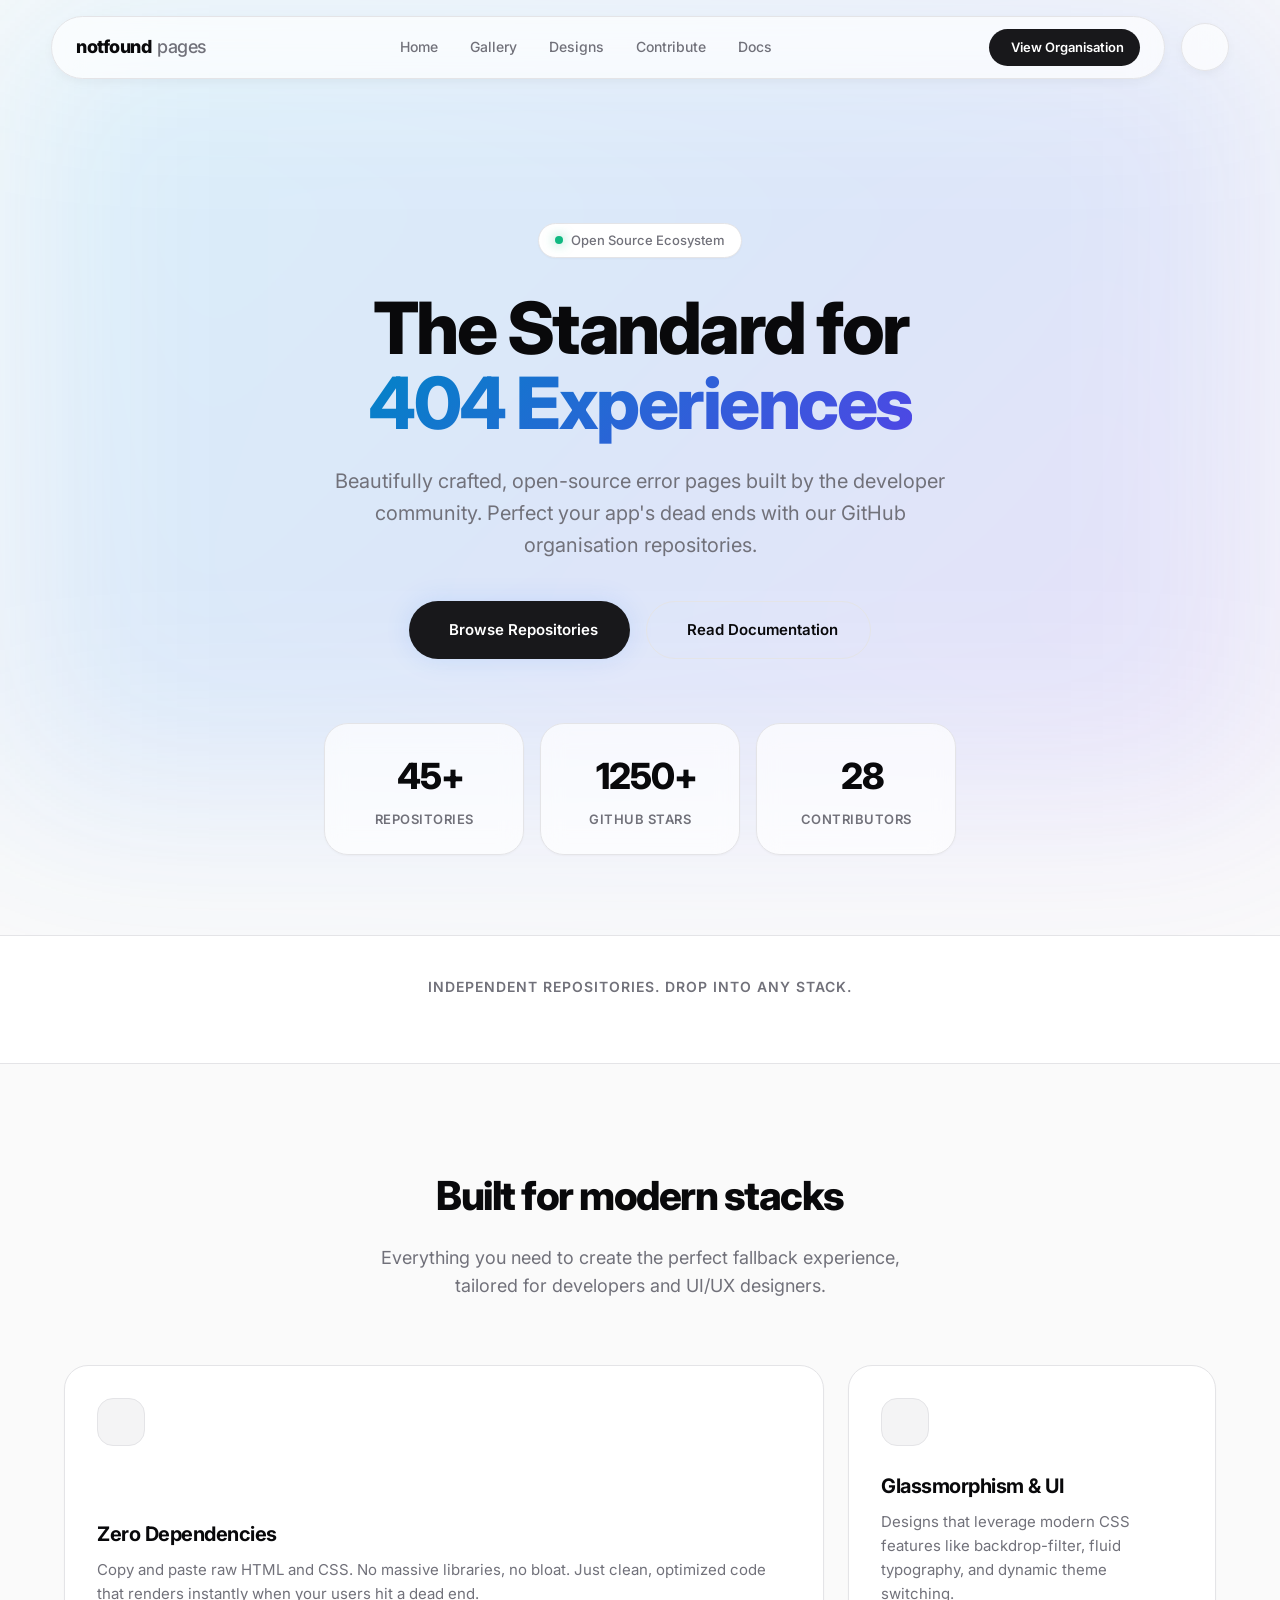
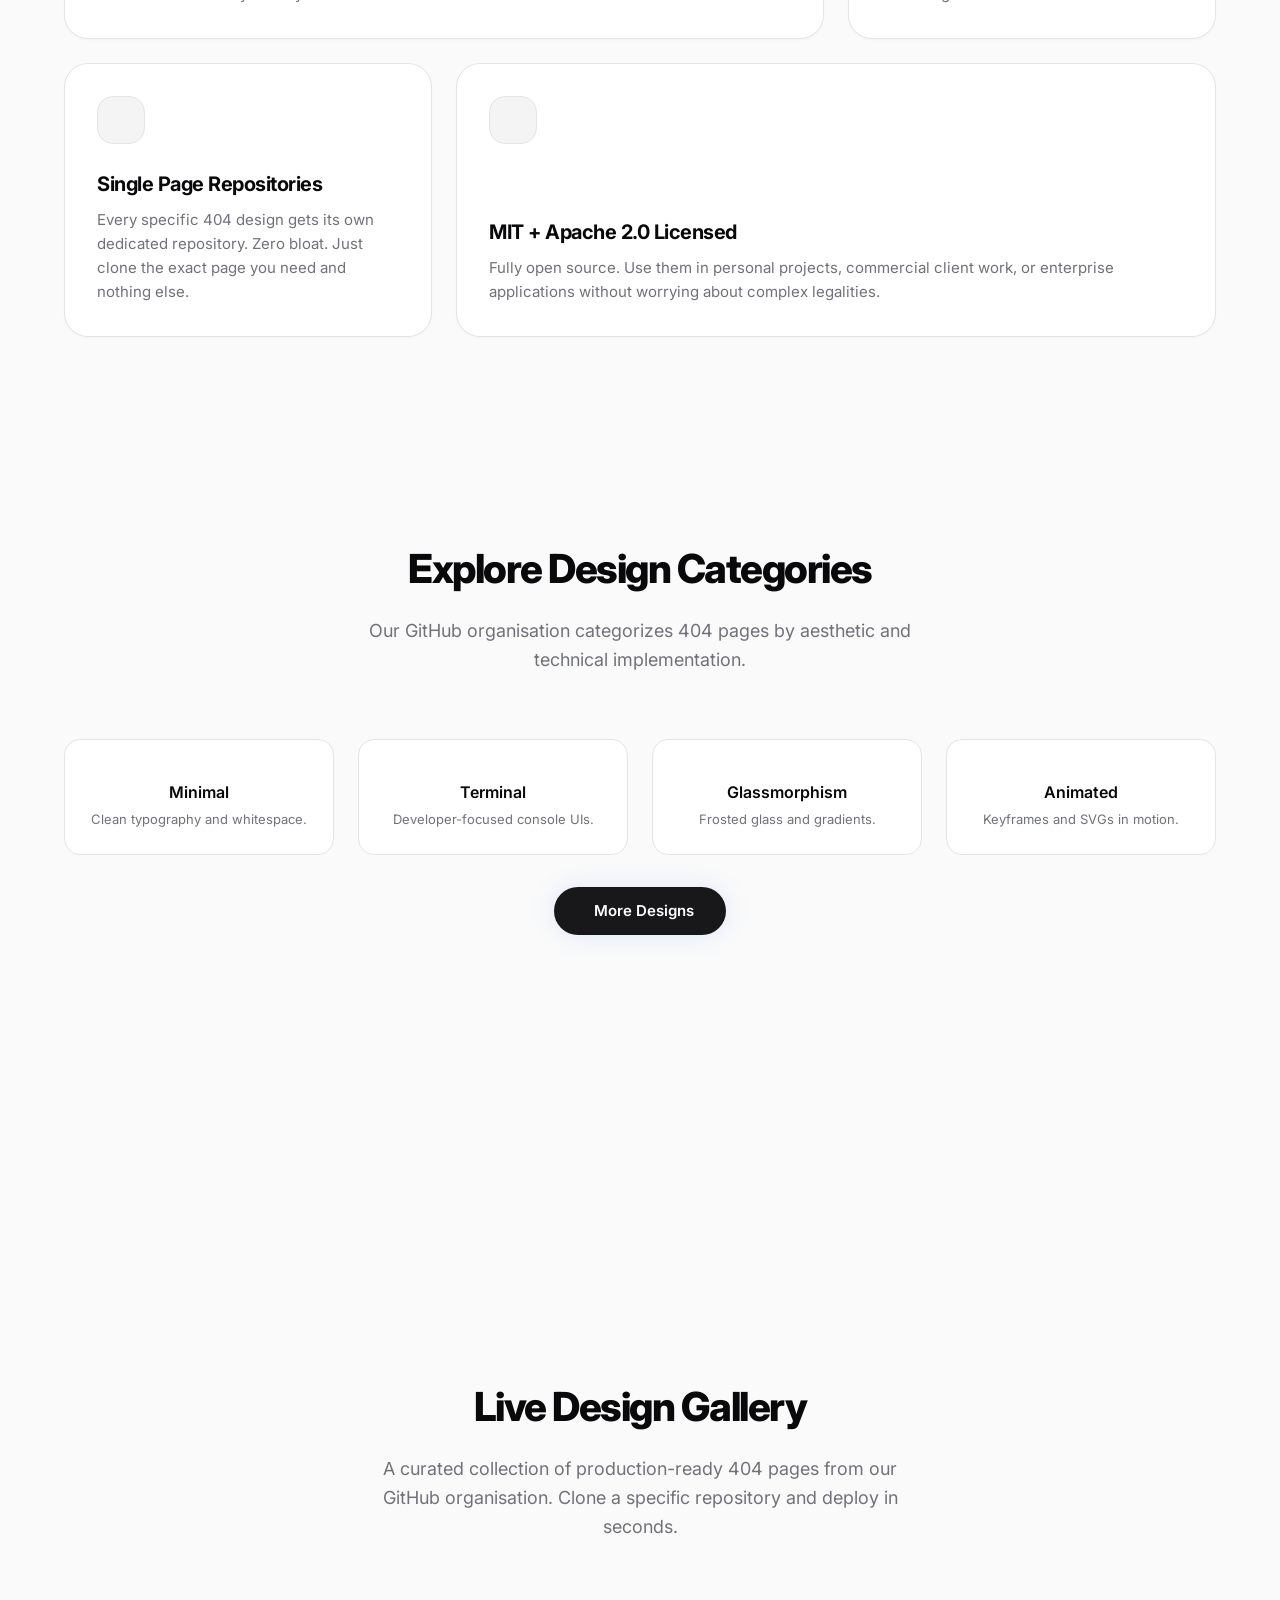
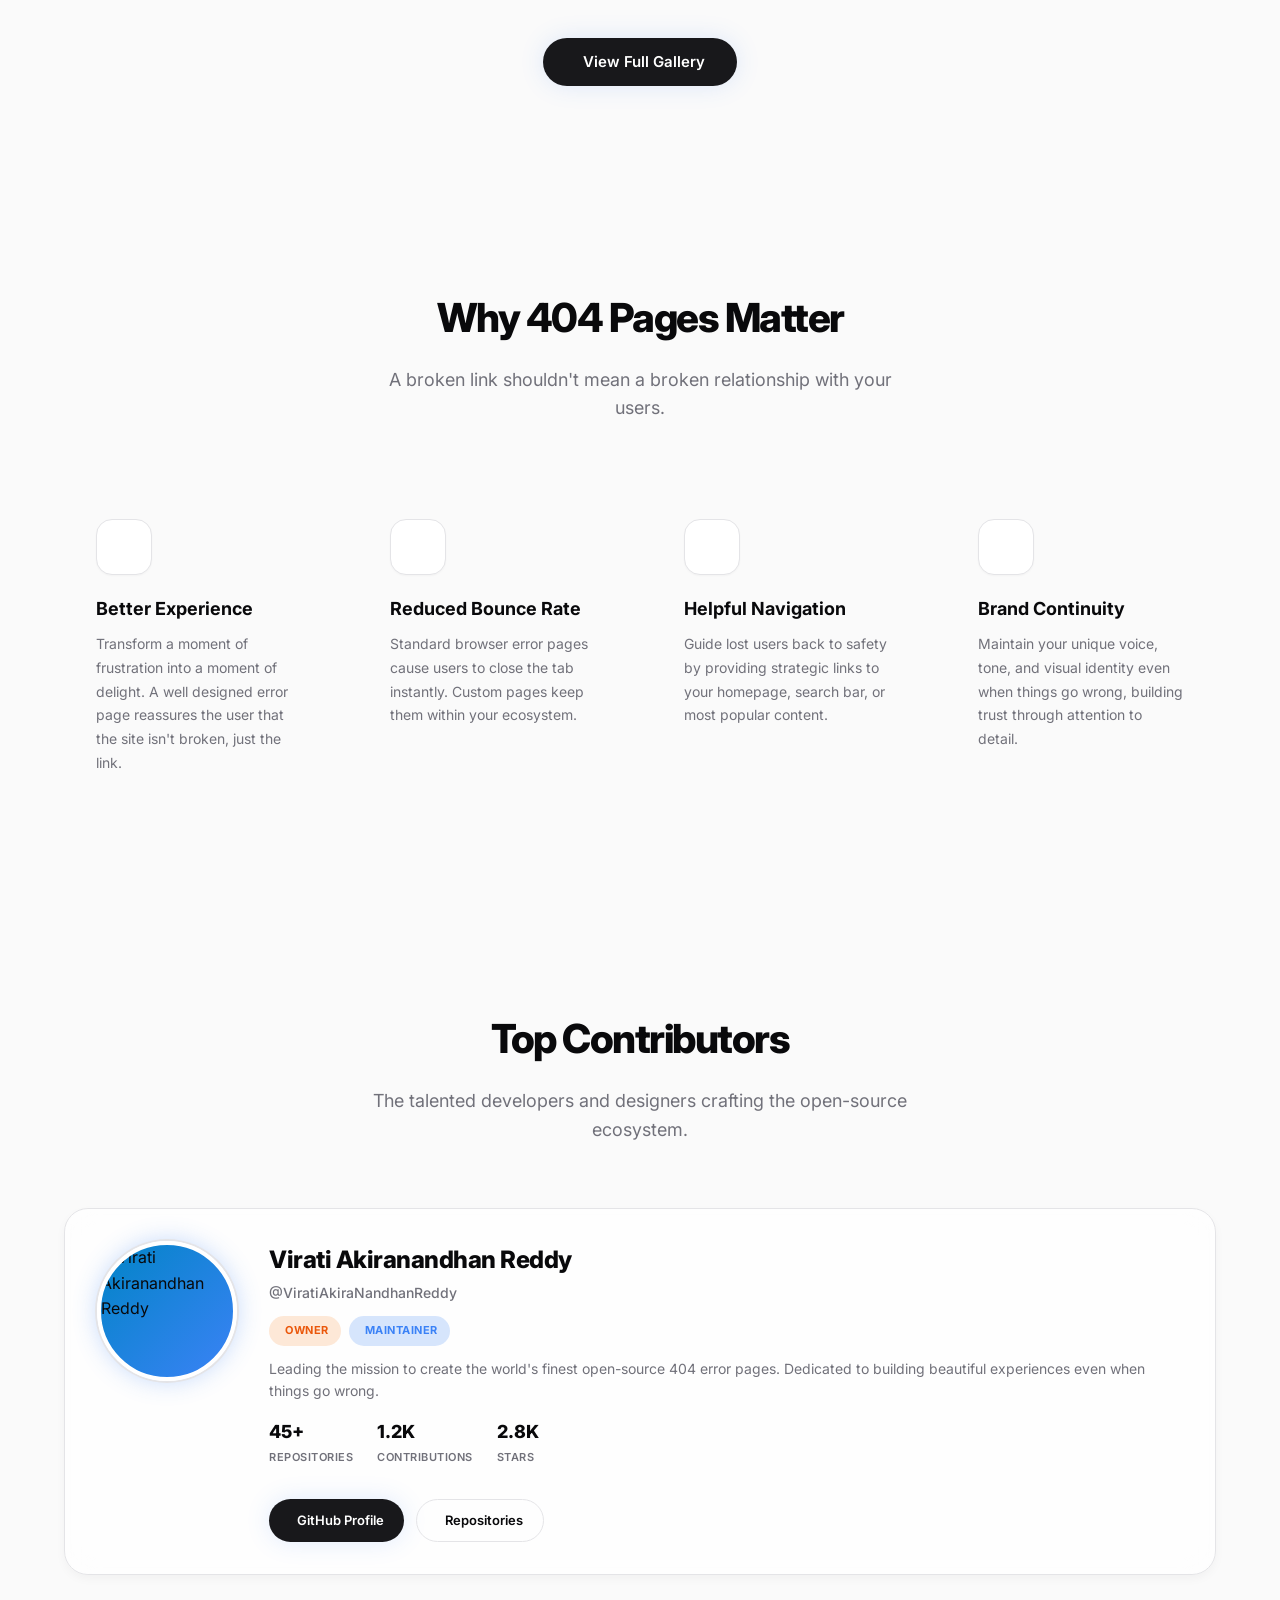
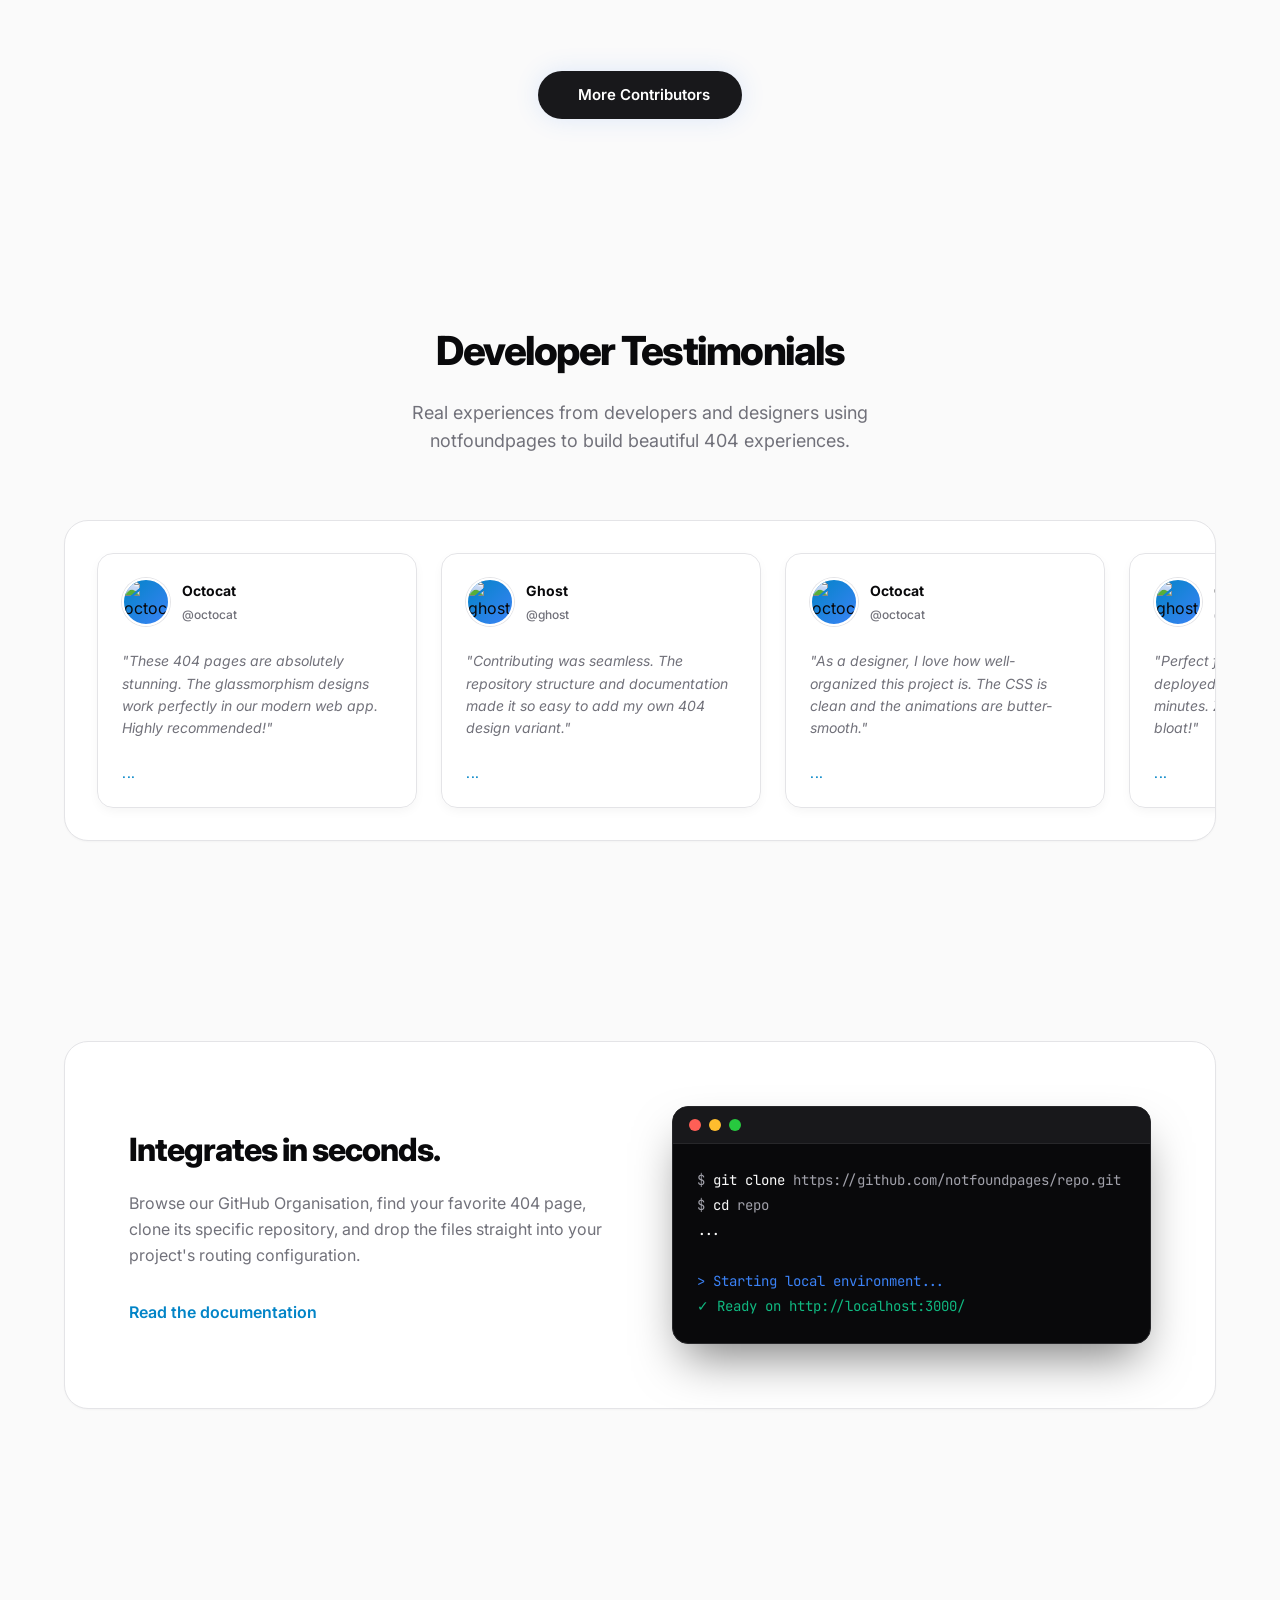
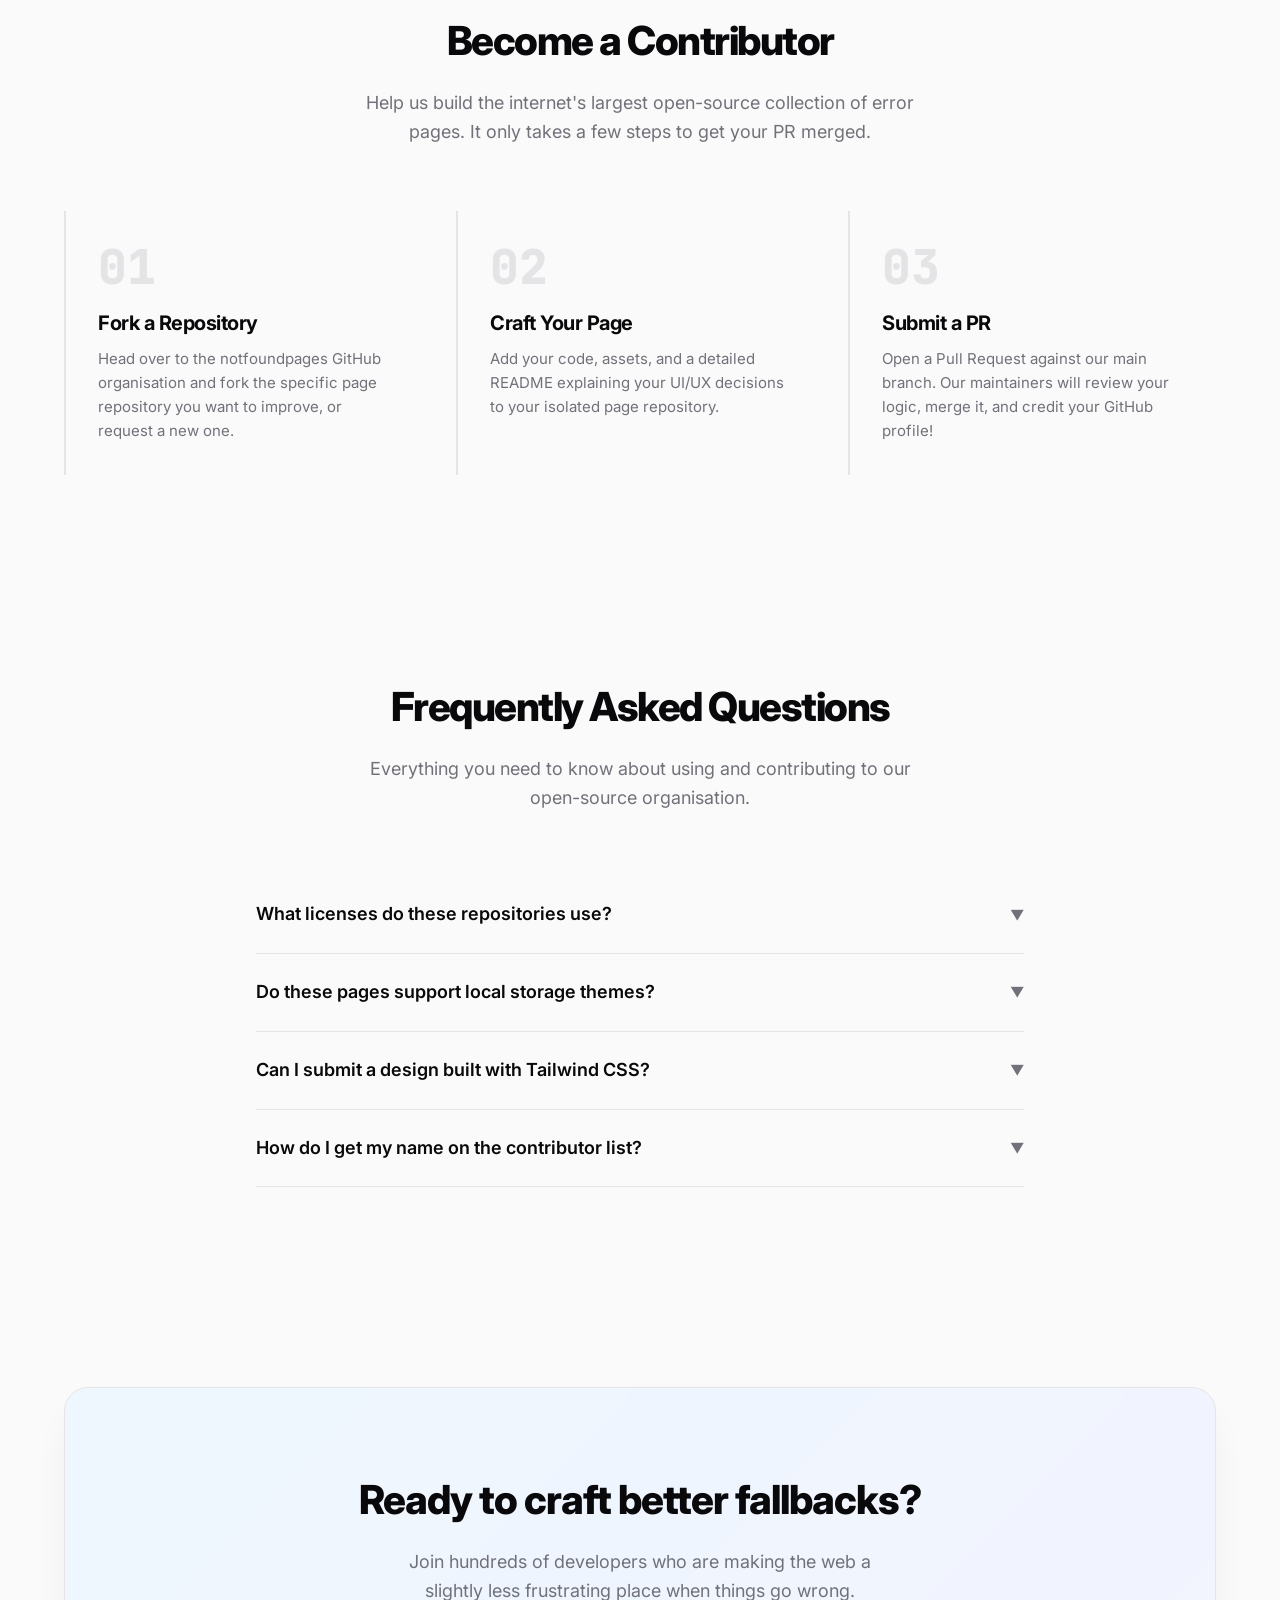
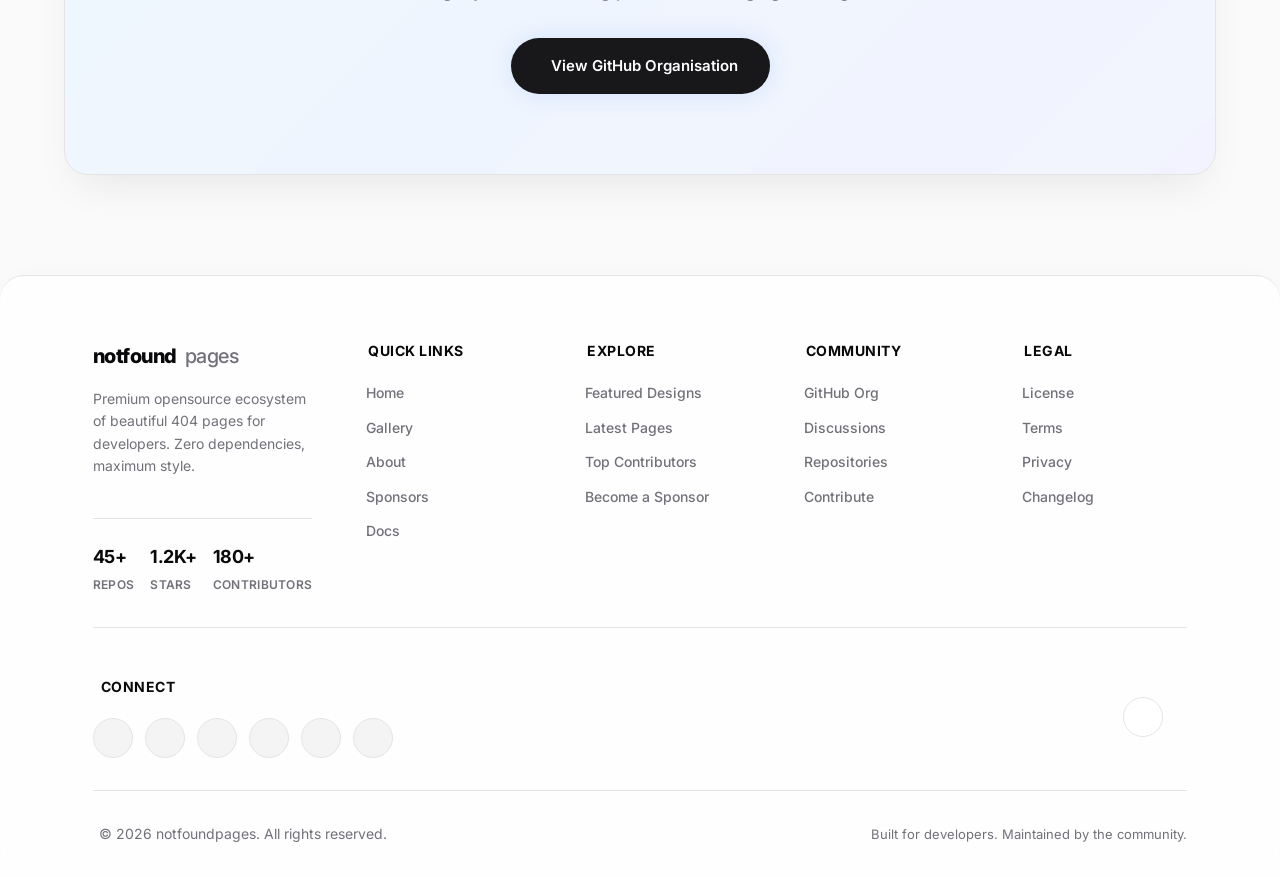
==== commit 3cb52c69: "feat: Add favicon.ico for improved branding and user experience" ====
--- a/index.html
+++ b/index.html
@@ -9,6 +9,8 @@
   <link
     href="https://fonts.googleapis.com/css2?family=Inter:wght@300;400;500;600;700;800&family=JetBrains+Mono:wght@400;500&display=swap"
     rel="stylesheet">
+
+  <link rel="icon" type="image/x-icon" href="/favicon.ico">
 
   <script src="https://unpkg.com/@phosphor-icons/web"></script>
   <link rel="stylesheet" href="/assets/css/root/index.css">
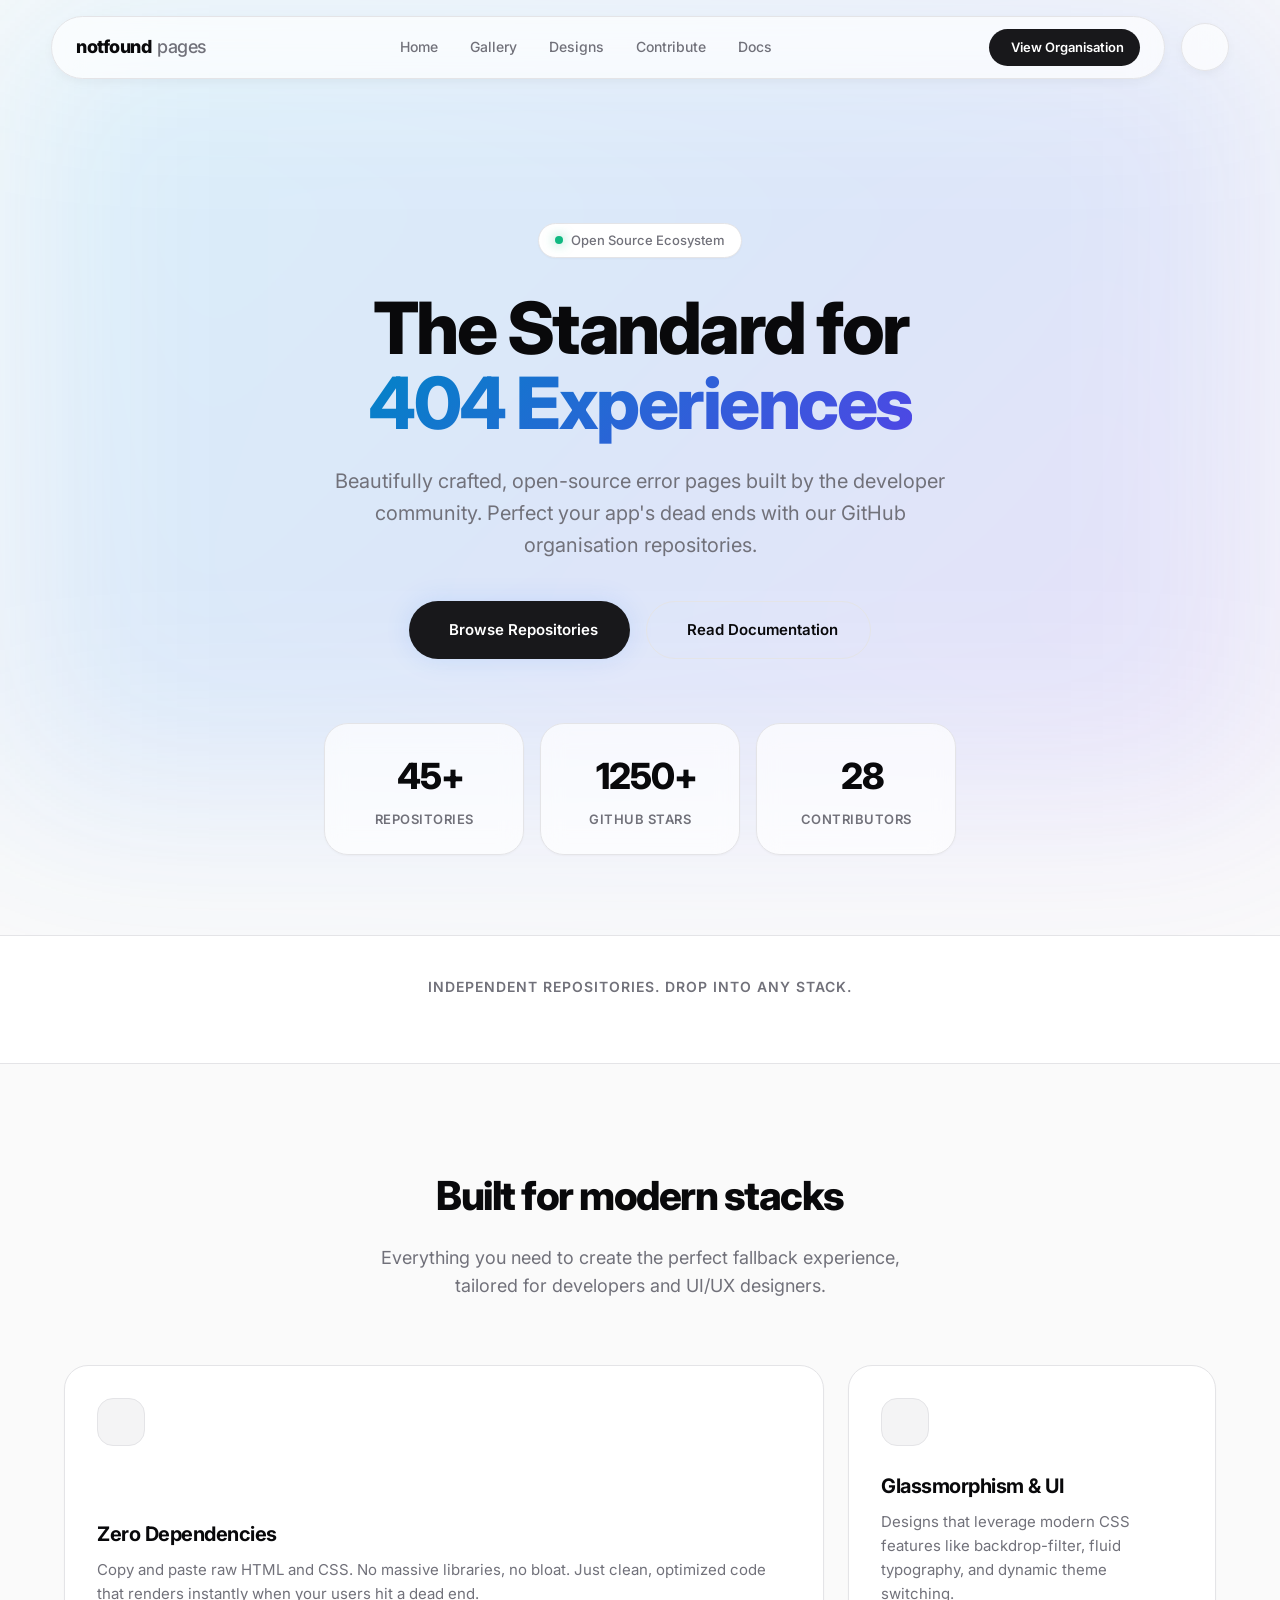
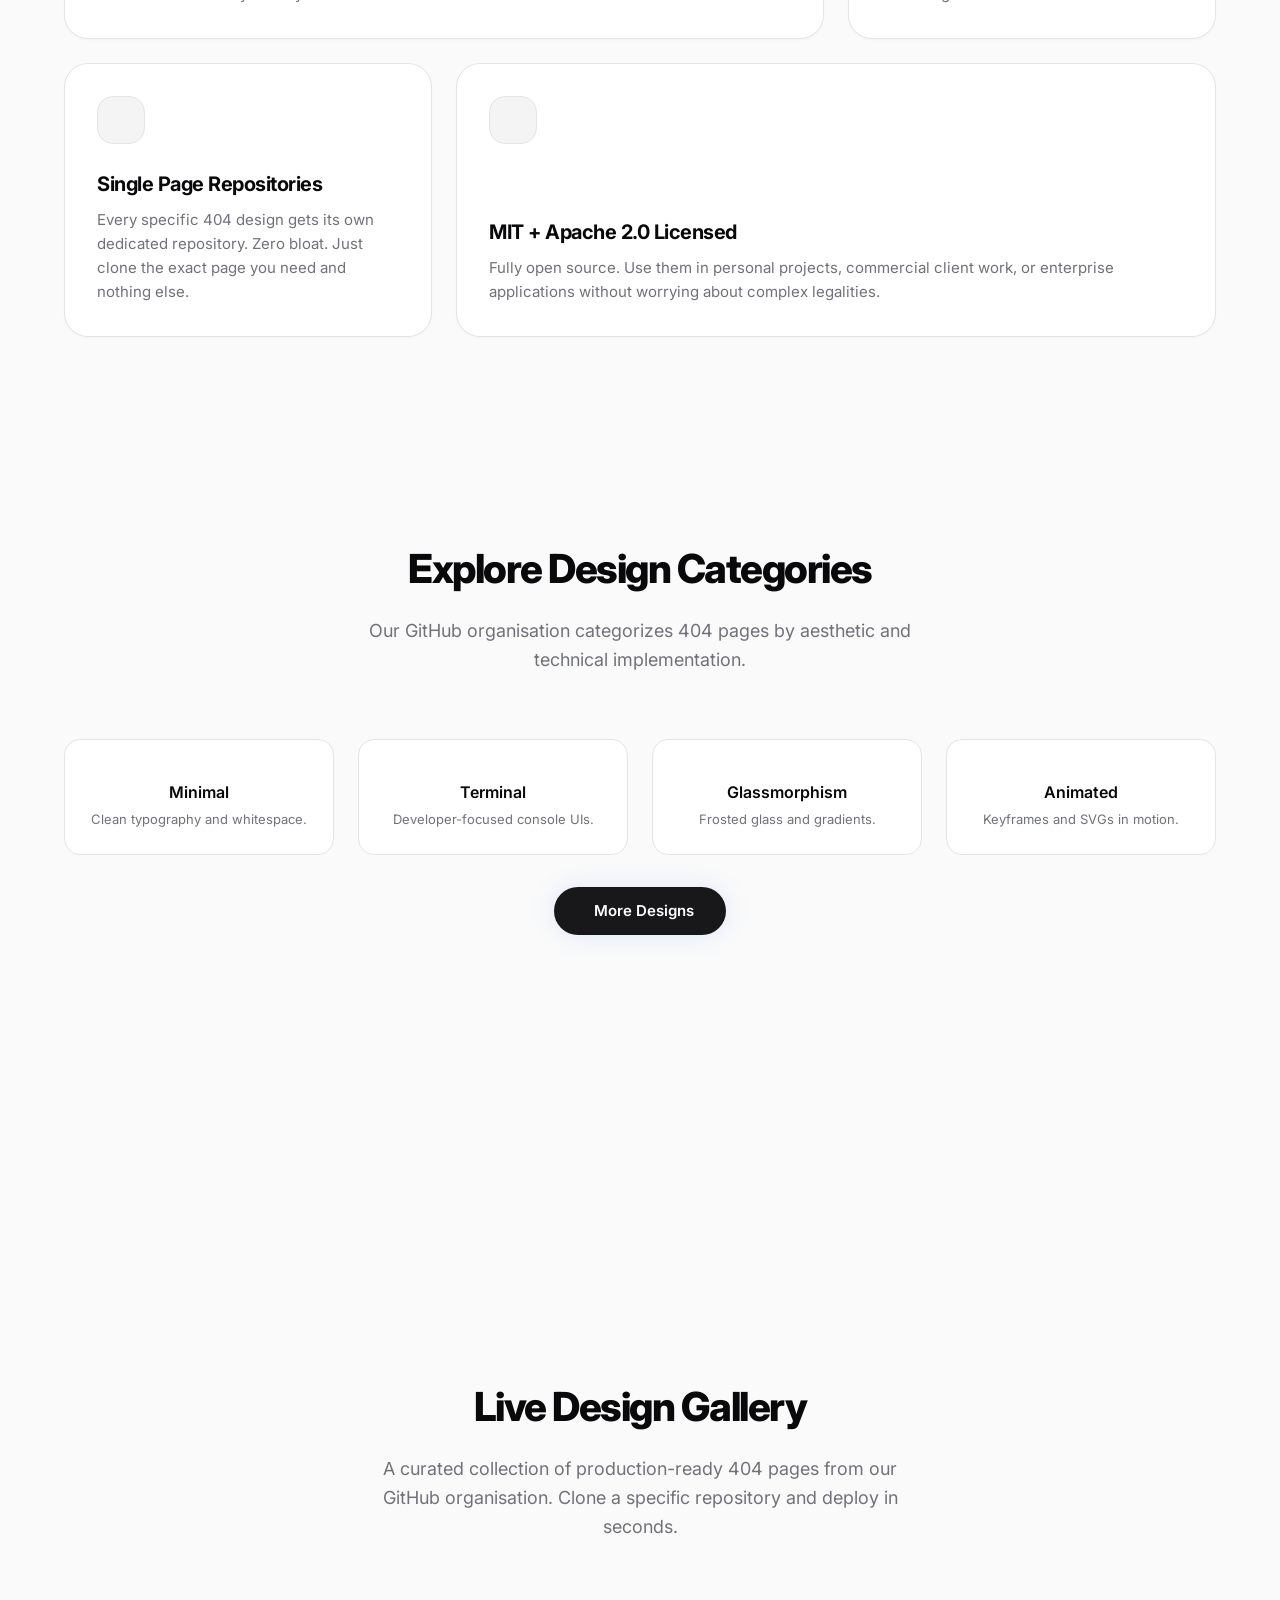
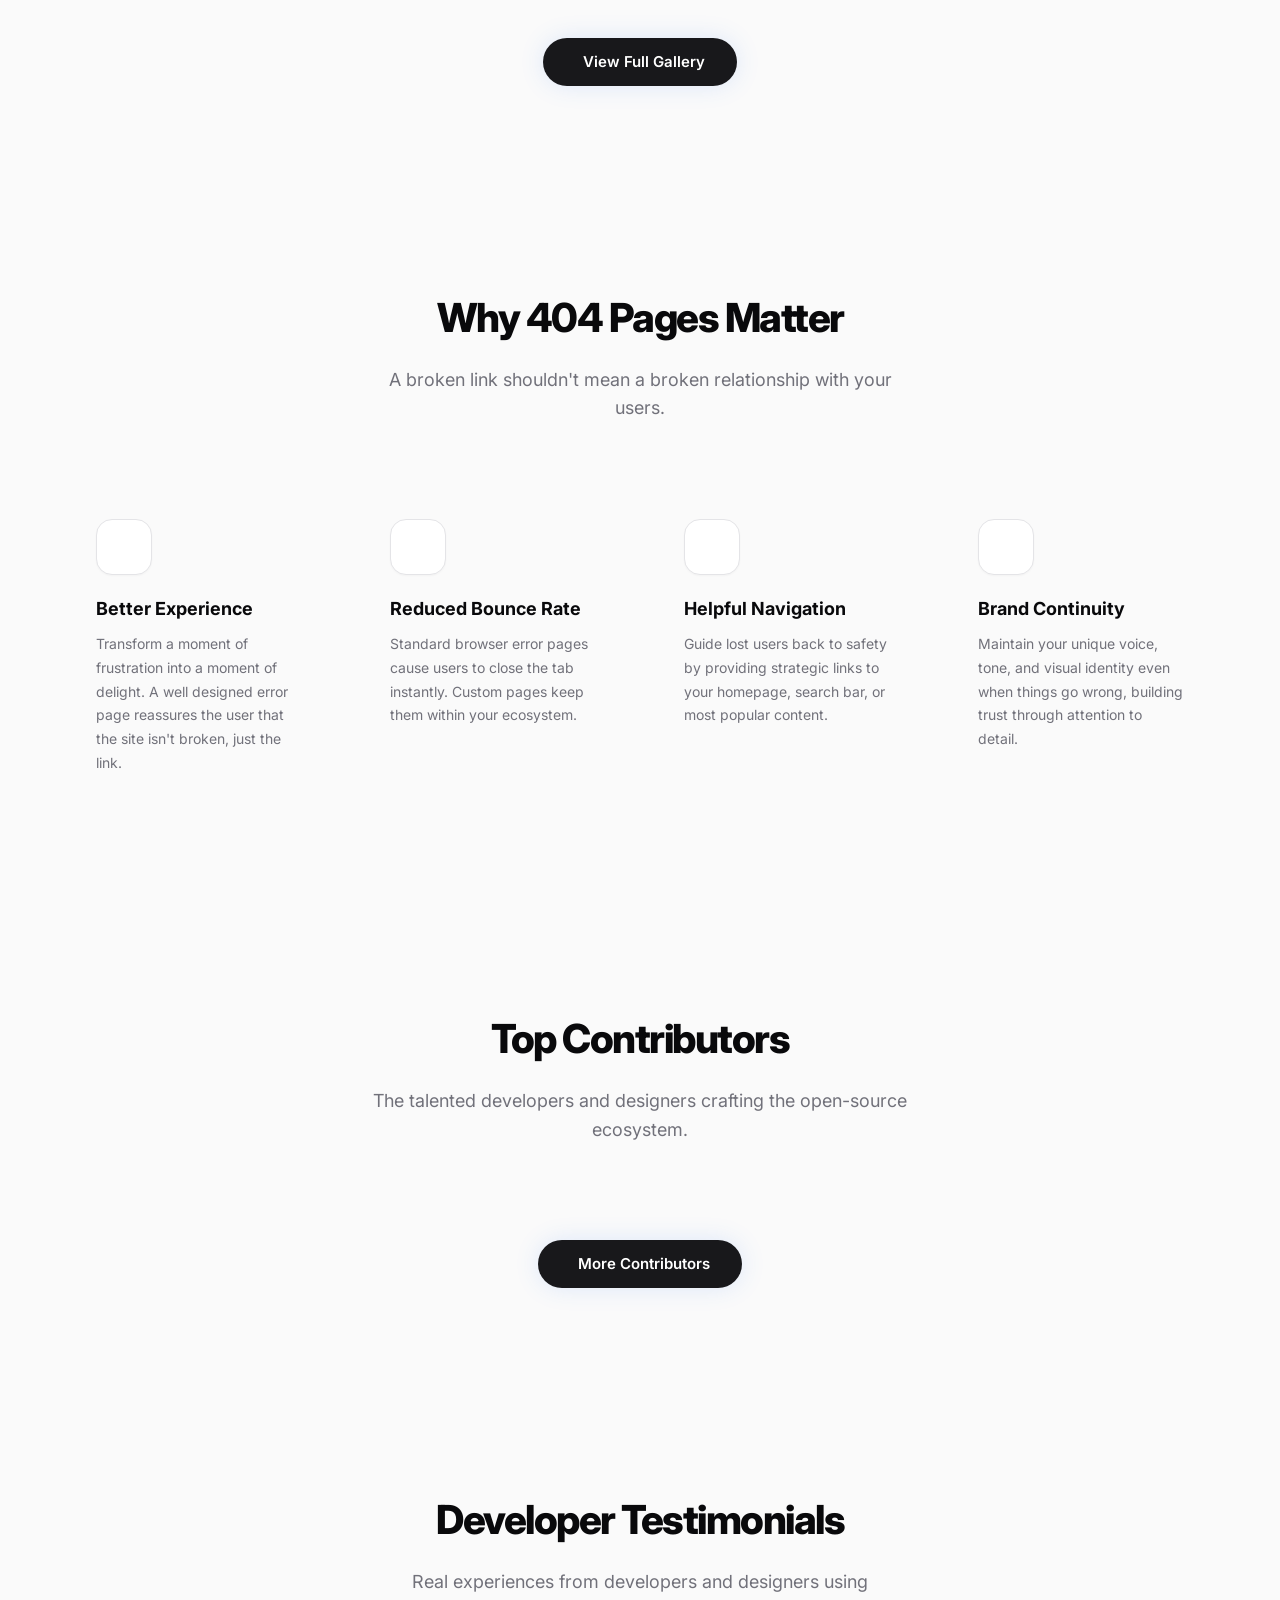
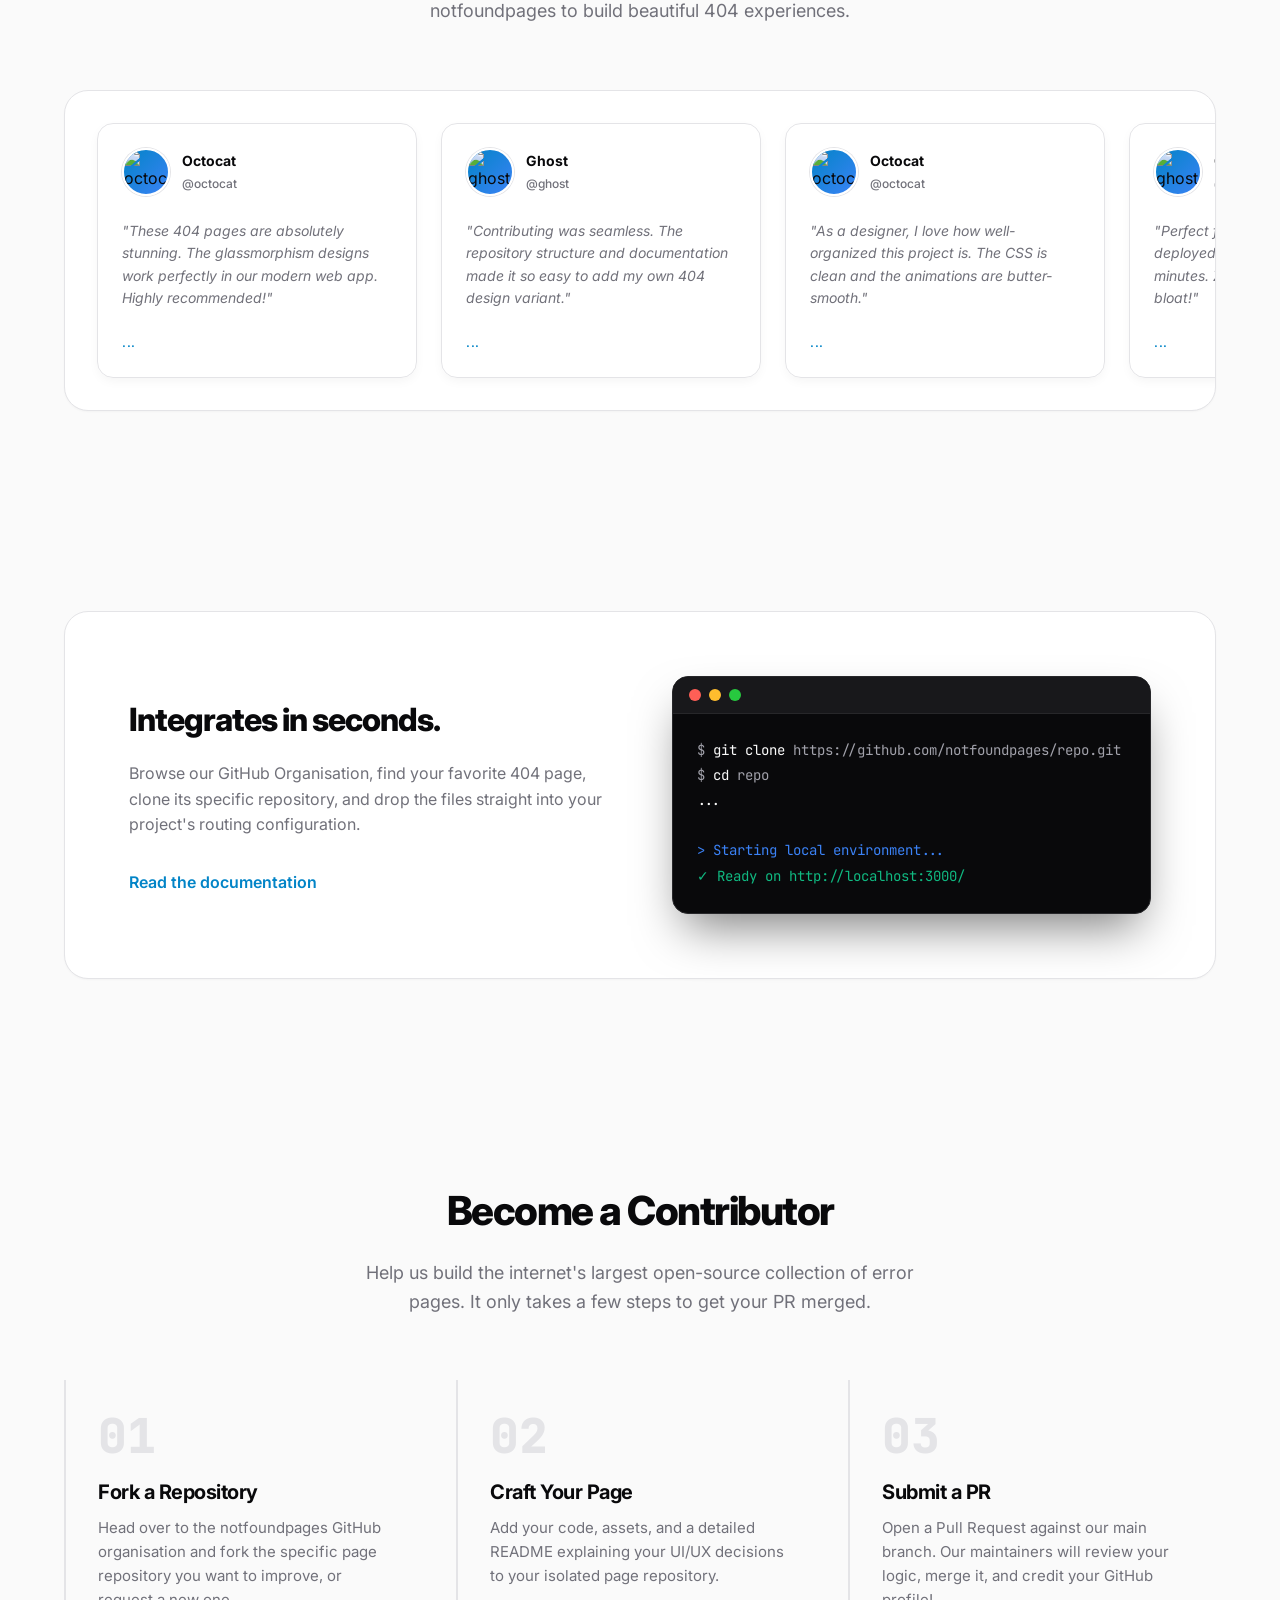
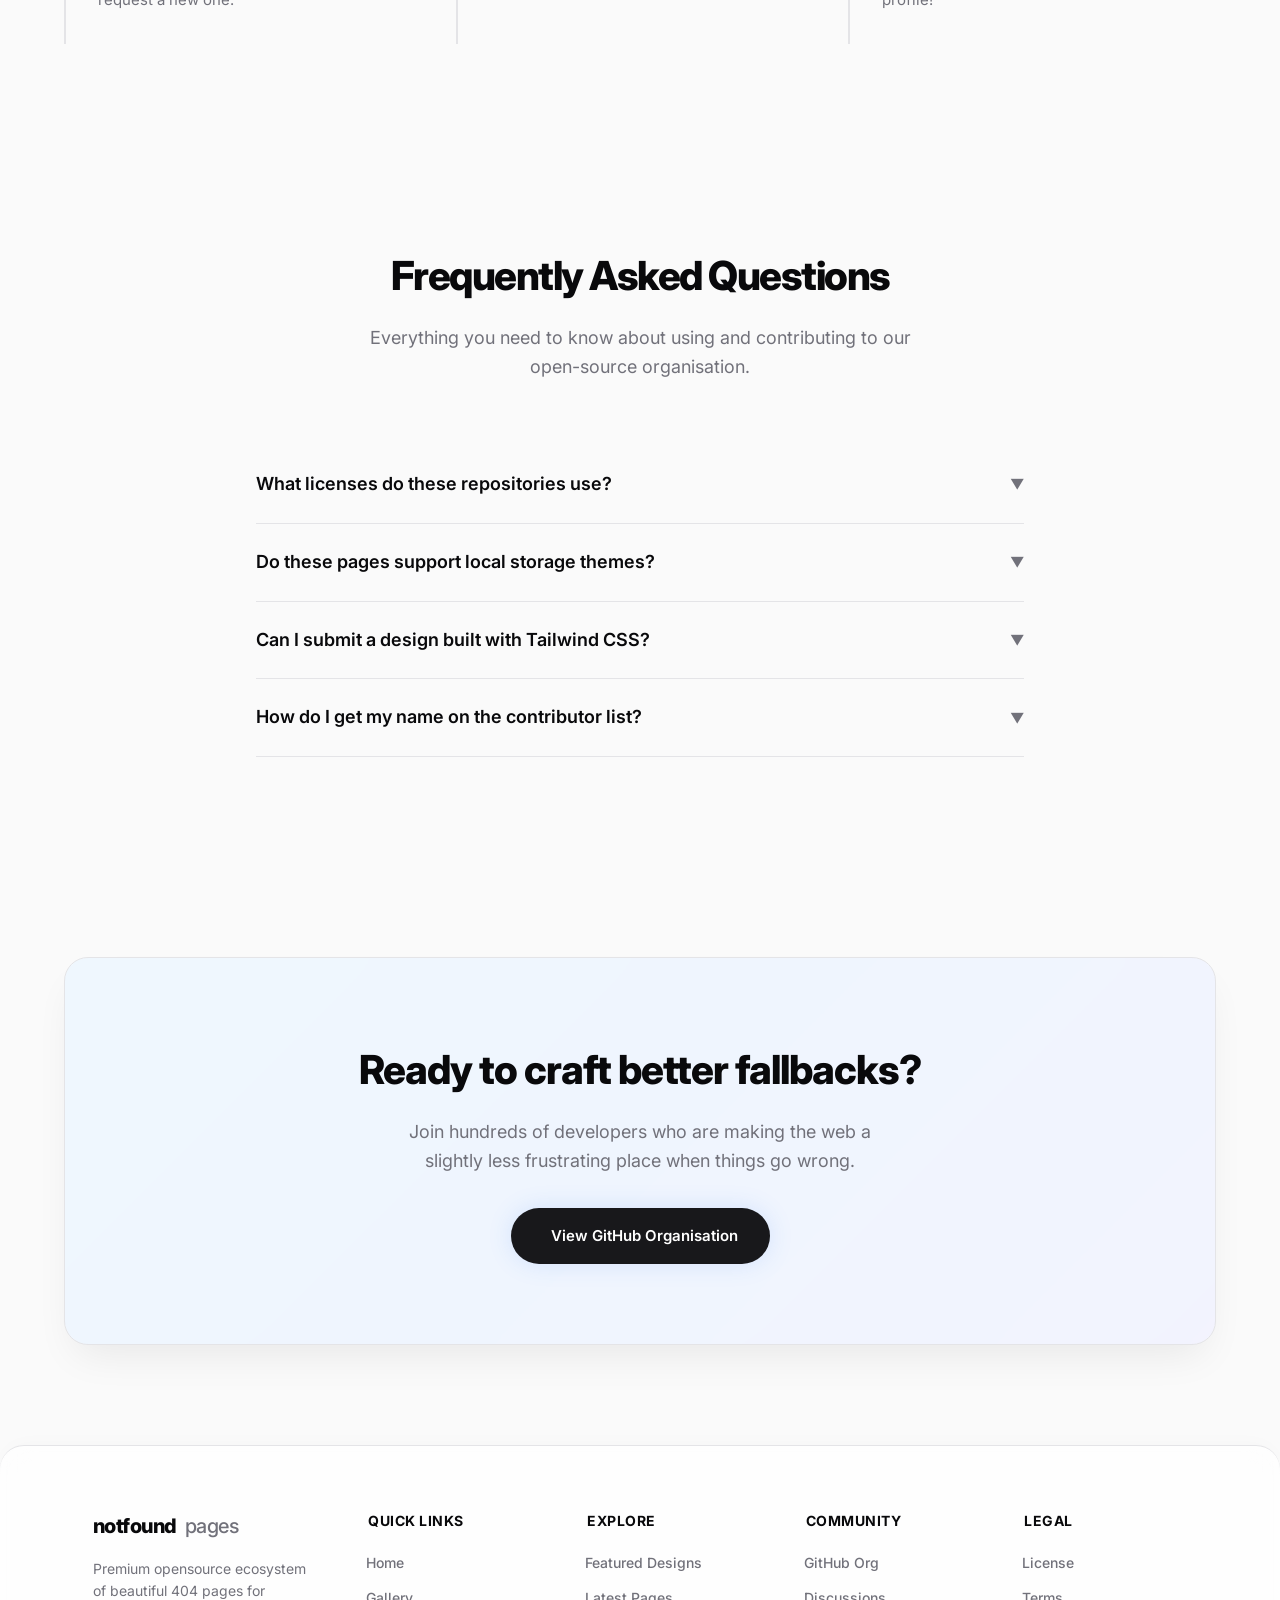
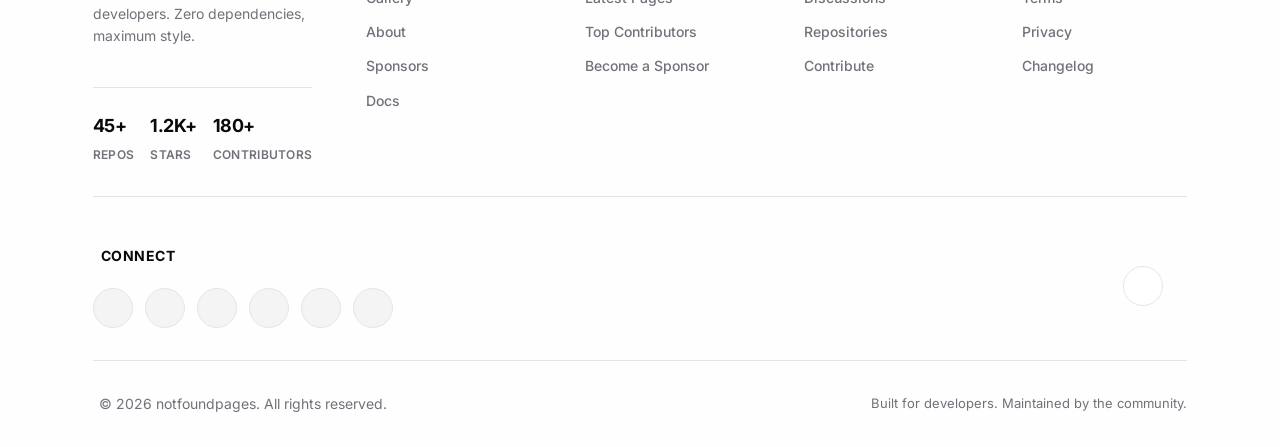
==== commit d88a9536: "feat: Update 404 page links and remove hardcoded owner card for dynamic team display del: Remove own" ====
--- a/index.html
+++ b/index.html
@@ -249,48 +249,7 @@
       <p>The talented developers and designers crafting the open-source ecosystem.</p>
     </div>
 
-    <div class="owner-card-container">
-      <div class="owner-card">
-        <img src="https://github.com/ViratiAkiraNandhanReddy.png" alt="Virati Akiranandhan Reddy" class="owner-avatar">
-        <div class="owner-content">
-          <div class="owner-header">
-            <div class="owner-name">Virati Akiranandhan Reddy</div>
-            <div class="owner-username">@ViratiAkiraNandhanReddy</div>
-          </div>
-          <div class="owner-badges">
-            <span class="owner-badge badge-owner"><i class="ph ph-crown"></i> Owner</span>
-            <span class="owner-badge badge-maintainer"><i class="ph ph-gear"></i> Maintainer</span>
-          </div>
-          <div class="owner-description">
-            Leading the mission to create the world's finest open-source 404 error pages. Dedicated to building
-            beautiful experiences even when things go wrong.
-          </div>
-          <div class="owner-stats">
-            <div class="owner-stat">
-              <div class="owner-stat-value">45+</div>
-              <div class="owner-stat-label">Repositories</div>
-            </div>
-            <div class="owner-stat">
-              <div class="owner-stat-value">1.2K</div>
-              <div class="owner-stat-label">Contributions</div>
-            </div>
-            <div class="owner-stat">
-              <div class="owner-stat-value">2.8K</div>
-              <div class="owner-stat-label">Stars</div>
-            </div>
-          </div>
-          <div class="owner-actions">
-            <a href="https://github.com/ViratiAkiraNandhanReddy" class="btn-primary" style="padding: 12px 24px;">
-              <i class="ph-bold ph-github-logo"></i> GitHub Profile
-            </a>
-            <a href="https://github.com/ViratiAkiraNandhanReddy?tab=repositories" class="btn-outline"
-              style="padding: 12px 24px;">
-              <i class="ph-bold ph-folder"></i> Repositories
-            </a>
-          </div>
-        </div>
-      </div>
-    </div>
+    <div class="team-grid" id="landingTeamGrid"></div>
 
     <div class="contributors-grid" id="contributors-container"></div>
 
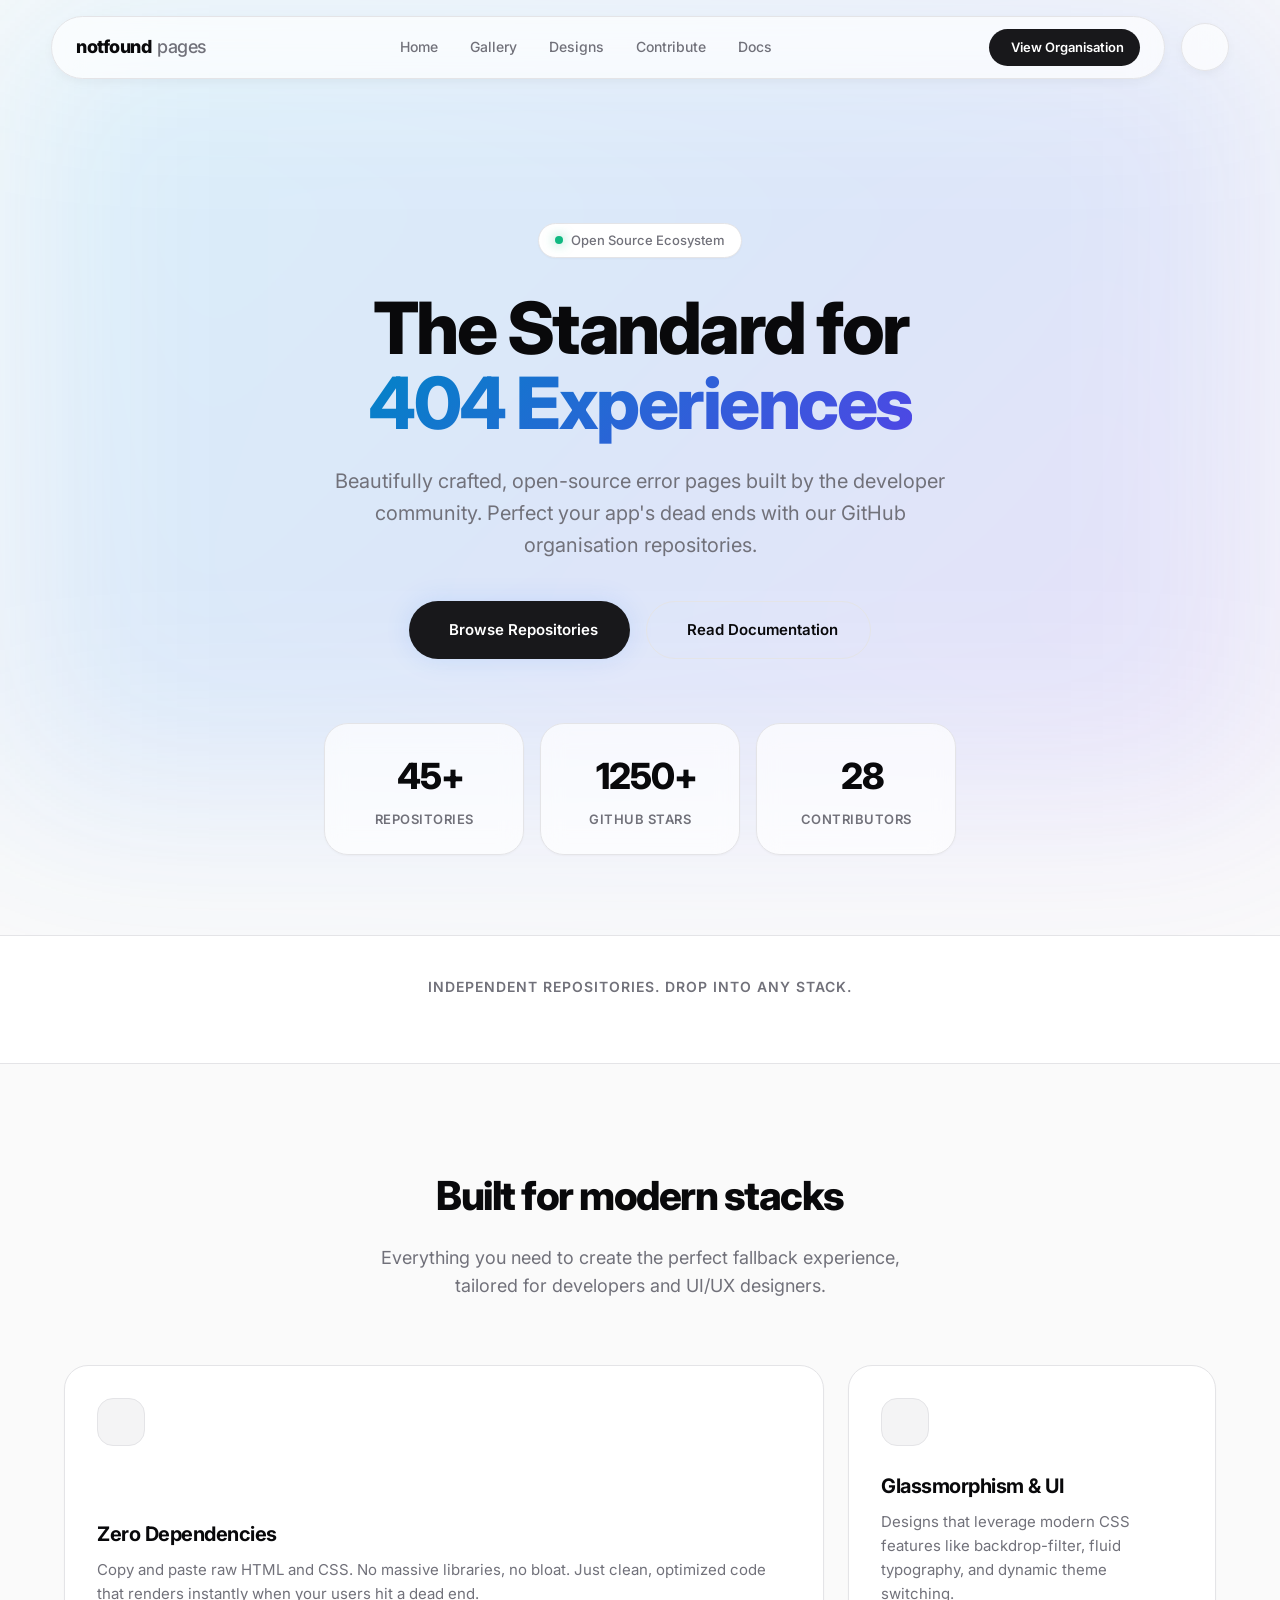
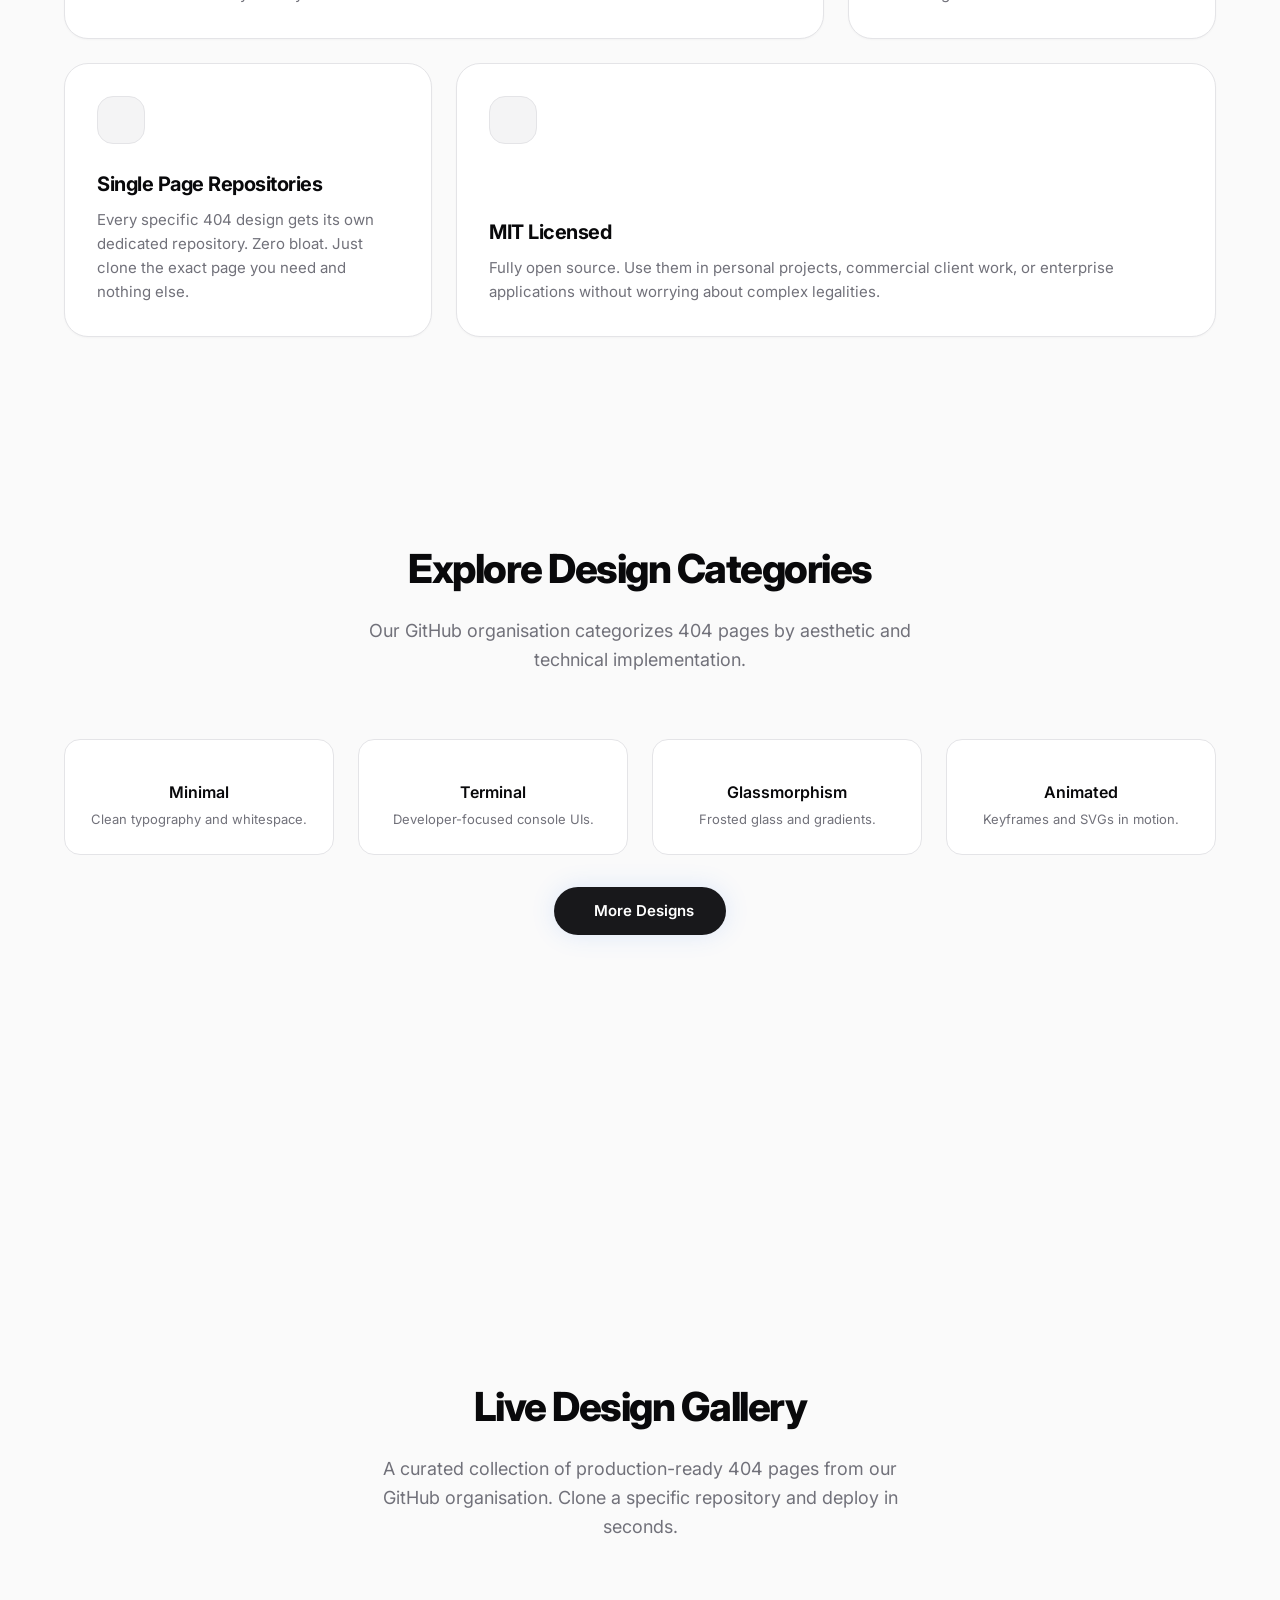
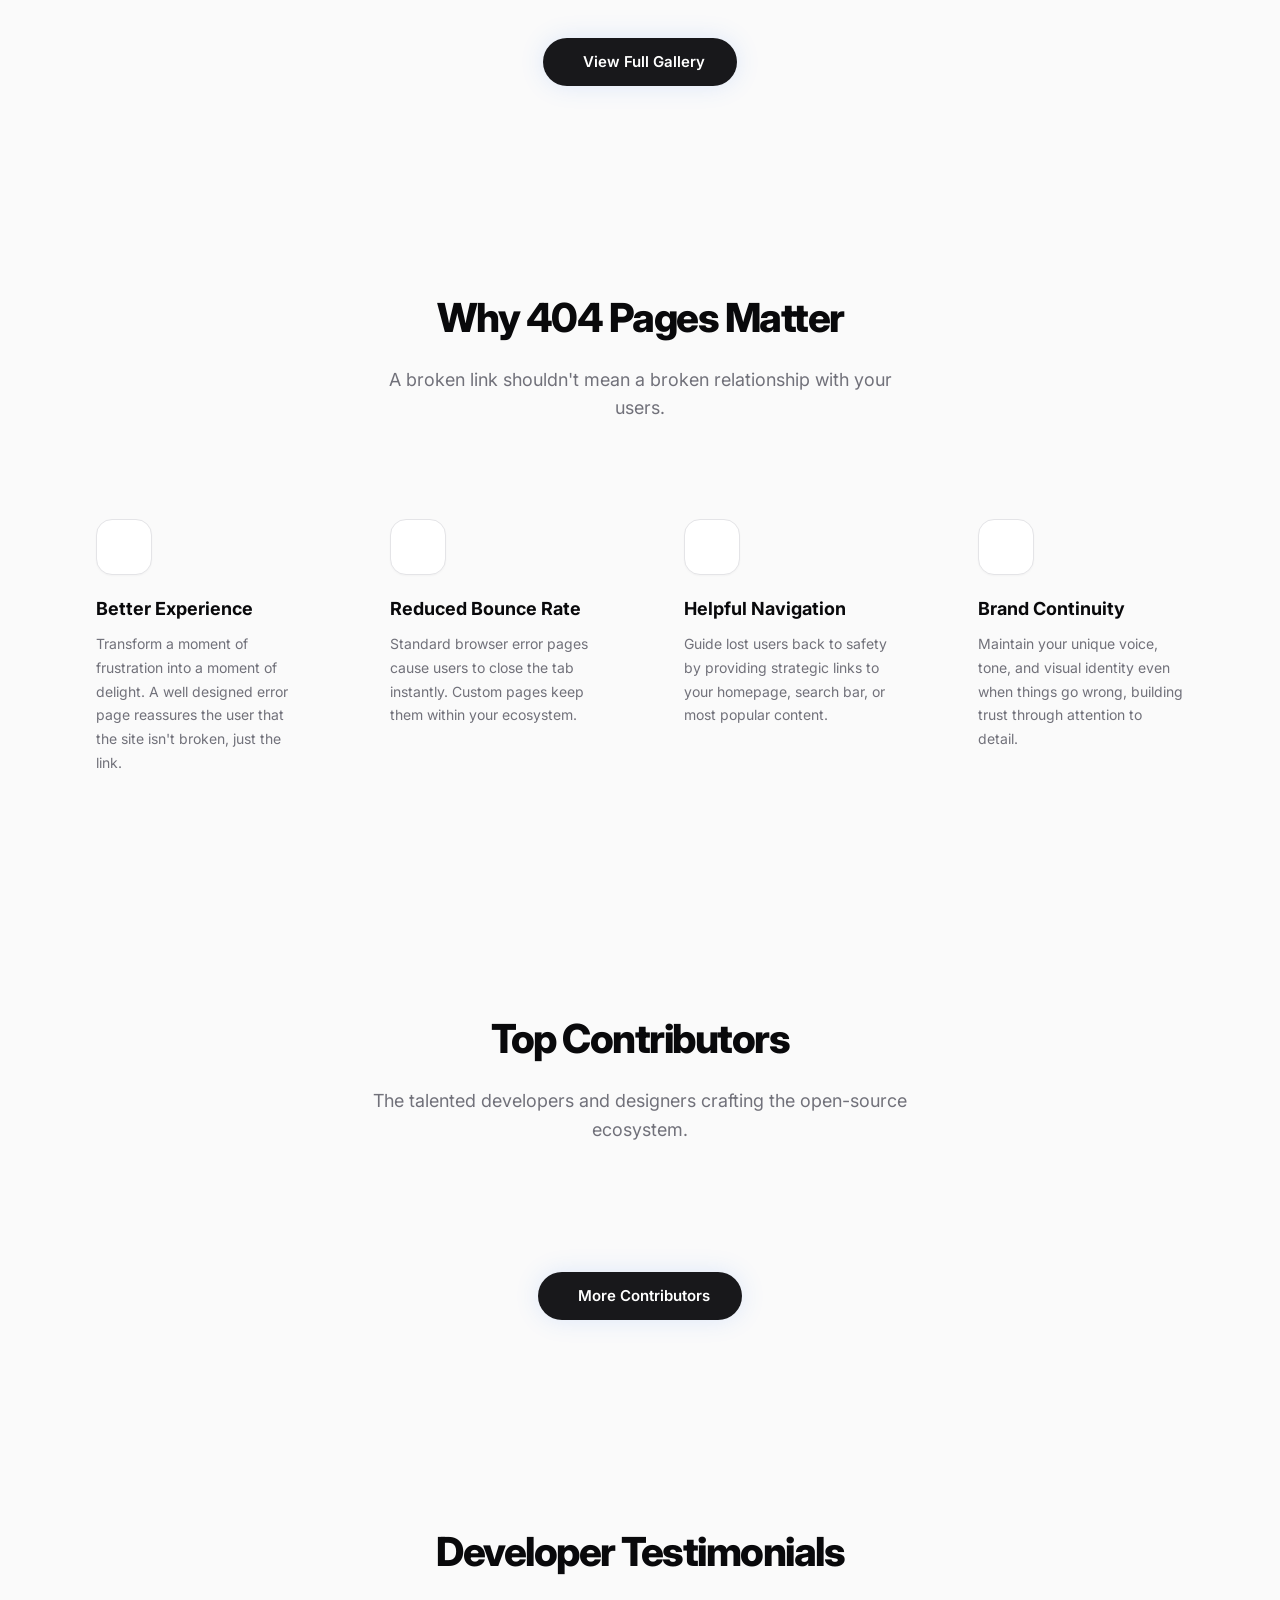
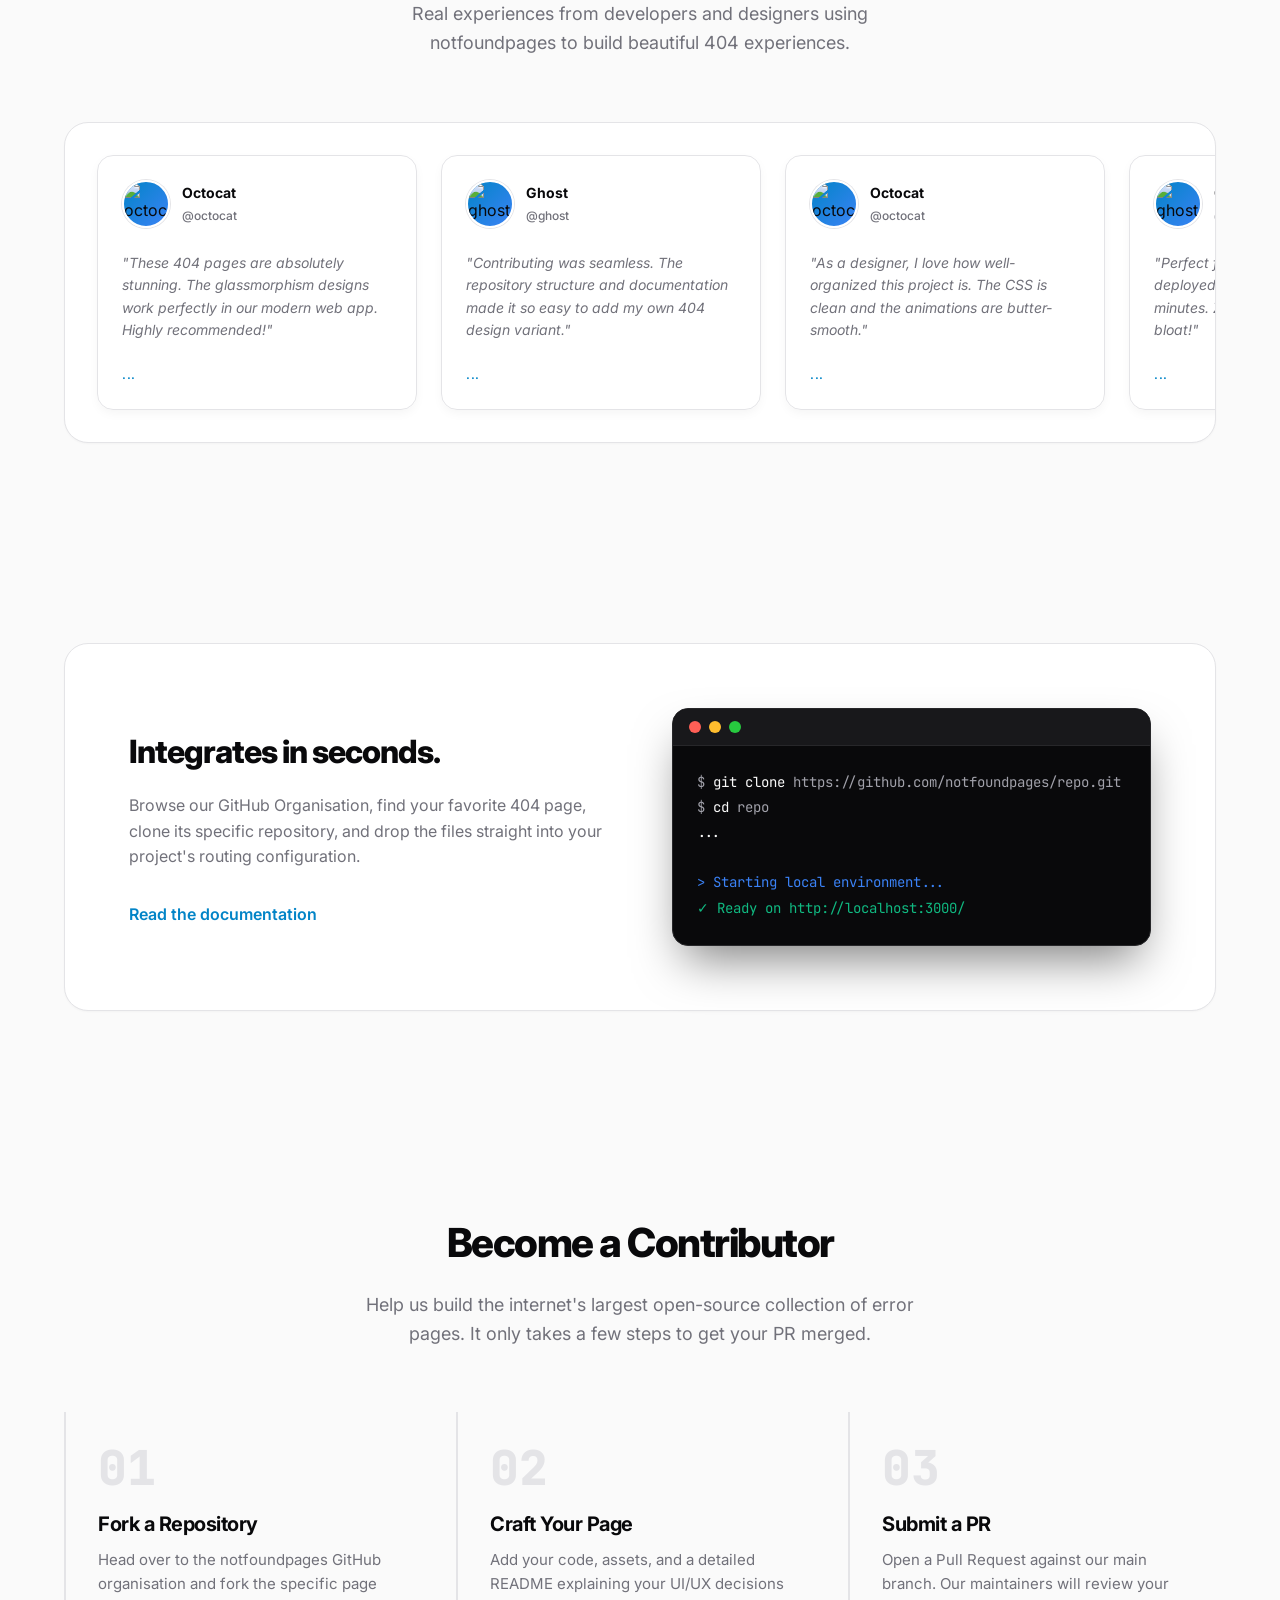
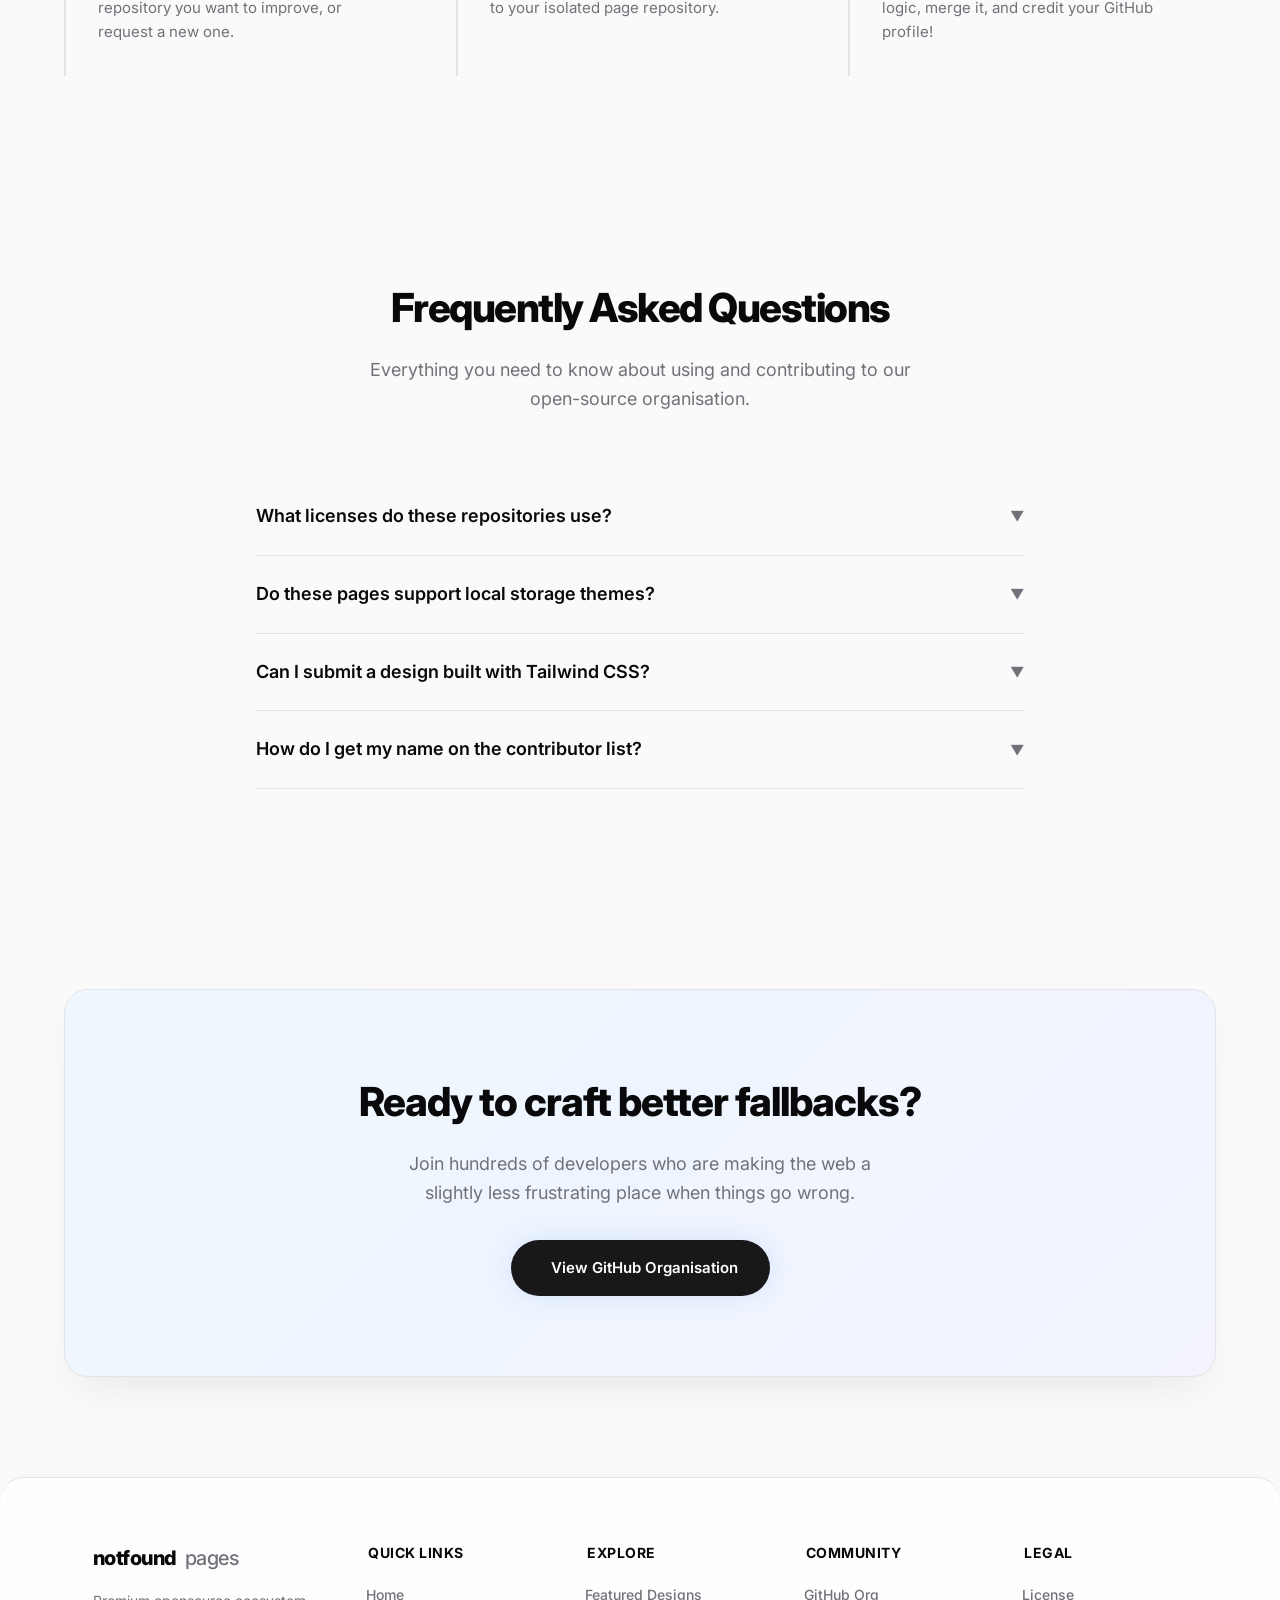
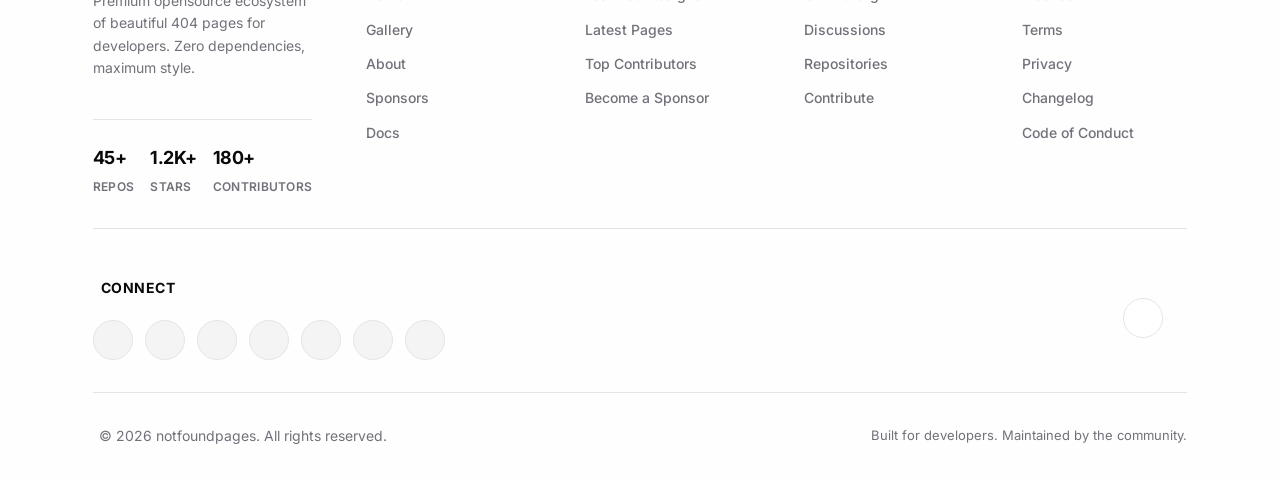
==== commit f4100212: "fix: Update license descriptions for clarity and accuracy" ====
--- a/index.html
+++ b/index.html
@@ -144,7 +144,7 @@
 
       <div class="bento-item bento-wide">
         <div class="icon-box"><i class="ph ph-shield-check"></i></div>
-        <h3>MIT + Apache 2.0 Licensed</h3>
+        <h3>MIT Licensed</h3>
         <p>Fully open source. Use them in personal projects, commercial client work, or enterprise applications without
           worrying about complex legalities.</p>
       </div>
@@ -434,8 +434,7 @@
       <details>
         <summary>What licenses do these repositories use?</summary>
         <div class="faq-answer">
-          Our organization dual licenses all repositories under the <strong>MIT License</strong> and <strong>Apache
-            License 2.0</strong>. This ensures maximum flexibility for the community, allowing you to use the code for
+          All of our repositories are licensed under the <strong>MIT License</strong>. This permissive open-source license allows you to use the code for
           personal projects, commercial client work, and enterprise software without legal friction.
         </div>
       </details>
--- a/assets/css/root/index.css
+++ b/assets/css/root/index.css
@@ -1099,6 +1099,125 @@
   line-height: 1.7;
 }
 
+/* --- TEAM GRID & CARDS --- */
+.team-grid { 
+  display: grid; 
+  grid-template-columns: repeat(3, 1fr); 
+  gap: 32px; 
+  max-width: auto; 
+  margin-left: auto;
+  margin-bottom: 32px; 
+}
+
+.team-card { 
+  background: var(--surface-glass); 
+  backdrop-filter: blur(12px); 
+  -webkit-backdrop-filter: blur(12px); 
+  border: 1px solid var(--border); 
+  border-radius: var(--radius-lg); 
+  padding: 32px 24px; 
+  text-align: center; 
+  transition: all 0.3s ease; 
+  position: relative;
+  display: flex;
+  flex-direction: column;
+  height: 100%;
+}
+
+.team-card:hover { 
+  transform: translateY(-8px); 
+  box-shadow: var(--shadow-xl); 
+  border-color: #0284C7; 
+}
+
+.team-avatar { 
+  width: 120px; 
+  height: 120px; 
+  border-radius: 50%; 
+  margin: 0 auto 20px; 
+  background: var(--border); 
+  border: 4px solid var(--surface); 
+  box-shadow: 0 0 0 1px var(--border); 
+  object-fit: cover; 
+}
+
+.team-card h4 { 
+  font-size: 20px; 
+  font-weight: 700; 
+  margin-bottom: 6px; 
+  text-wrap: nowrap; 
+}
+
+.team-role { 
+  color: #0284C7; 
+  font-size: 13px; 
+  font-weight: 600; 
+  margin-bottom: 12px; 
+  text-transform: uppercase; 
+  letter-spacing: 0.5px; 
+}
+
+.team-card p { 
+  color: var(--text-muted); 
+  font-size: 14px; 
+  line-height: 1.5;
+}
+
+.team-badge {
+  display: inline-block;
+  background: linear-gradient(135deg, #0284C7, #3B82F6);
+  color: white;
+  padding: 4px 10px;
+  border-radius: 100px;
+  font-size: 11px;
+  font-weight: 600;
+  box-shadow: 0 2px 8px rgba(2, 132, 199, 0.2);
+}
+
+.tier-badge {
+  display: inline-block;
+  padding: 4px 10px;
+  border-radius: 100px;
+  font-size: 12px;
+  font-weight: 600;
+}
+
+.team-owner-badge {
+  position: absolute;
+  top: 16px;
+  right: 16px;
+  background: linear-gradient(135deg, #FFB81C, #FFA500);
+  color: #000;
+  font-size: 10px;
+  font-weight: 700;
+  padding: 4px 10px;
+  border-radius: 100px;
+  display: flex;
+  align-items: center;
+  gap: 4px;
+  box-shadow: 0 4px 12px rgba(255, 184, 28, 0.3);
+}
+
+.team-maintainer-badge {
+  position: absolute;
+  top: 16px;
+  right: 16px;
+  background: linear-gradient(135deg, #3B82F6, #2563EB);
+  color: #fff;
+  font-size: 10px;
+  font-weight: 700;
+  padding: 4px 10px;
+  border-radius: 100px;
+  display: flex;
+  align-items: center;
+  gap: 4px;
+  box-shadow: 0 4px 12px rgba(59, 130, 246, 0.3);
+}
+
+@media (max-width: 1024px) {
+  .team-grid {display: none;}
+}
+
 /* --- TOP CONTRIBUTORS --- */
 .contributors-grid {
   display: grid;
@@ -1151,193 +1270,6 @@
 .contrib-stats {
   font-size: 13px;
   color: var(--text-muted);
-}
-
-/* --- PROJECT OWNER CARD --- */
-.owner-card-container {
-  display: flex;
-  justify-content: center;
-  margin-bottom: 64px;
-}
-
-.owner-card {
-  background: var(--surface-glass);
-  border: 1px solid var(--border);
-  border-radius: var(--radius-lg);
-  backdrop-filter: blur(16px);
-  -webkit-backdrop-filter: blur(16px);
-  box-shadow: var(--shadow-md);
-  padding: 32px;
-  transition: all 0.3s ease;
-  width: 100%;
-  max-width: 100%;
-  position: relative;
-  overflow: hidden;
-  display: flex;
-  gap: 32px;
-  align-items: flex-start;
-}
-
-.owner-card::before {
-  content: '';
-  position: absolute;
-  top: 0;
-  left: 0;
-  width: 100%;
-  height: 100%;
-  background: var(--brand-glow);
-  opacity: 0;
-  transition: opacity 0.3s ease;
-  z-index: 0;
-  pointer-events: none;
-}
-
-.owner-card:hover {
-  border-color: #0284C7;
-  box-shadow: var(--shadow-xl);
-  transform: translateY(-6px);
-  box-shadow: 0 20px 40px rgba(59, 130, 246, 0.15);
-}
-
-.owner-card:hover::before {
-  opacity: 0.15;
-}
-
-.owner-card>* {
-  position: relative;
-  z-index: 1;
-}
-
-.owner-avatar {
-  width: 140px;
-  height: 140px;
-  border-radius: 50%;
-  flex-shrink: 0;
-  background: linear-gradient(135deg, #0284C7, #3B82F6);
-  display: block;
-  border: 4px solid var(--surface);
-  box-shadow: 0 0 0 2px var(--border),
-    0 0 24px rgba(59, 130, 246, 0.3);
-  transition: all 0.3s ease;
-  object-fit: cover;
-}
-
-.owner-card:hover .owner-avatar {
-  transform: scale(1.08);
-  box-shadow: 0 0 0 2px var(--border), 0 0 32px rgba(59, 130, 246, 0.5);
-}
-
-.owner-content {
-  flex: 1;
-  display: flex;
-  flex-direction: column;
-  justify-content: space-between;
-}
-
-.owner-header {
-  margin-bottom: 12px;
-  text-align: left;
-}
-
-.owner-name {
-  font-size: 24px;
-  font-weight: 800;
-  letter-spacing: -0.5px;
-  margin-bottom: 2px;
-}
-
-.owner-username {
-  font-size: 14px;
-  color: var(--text-muted);
-  font-weight: 500;
-  margin-bottom: 0;
-}
-
-.owner-badges {
-  display: flex;
-  gap: 8px;
-  justify-content: flex-start;
-  margin-bottom: 12px;
-  flex-wrap: wrap;
-}
-
-.owner-badge {
-  display: inline-flex;
-  align-items: center;
-  gap: 4px;
-  padding: 6px 12px;
-  border-radius: 100px;
-  font-size: 11px;
-  font-weight: 700;
-  text-transform: uppercase;
-  letter-spacing: 0.5px;
-}
-
-.badge-owner {
-  background: rgba(251, 146, 60, 0.2);
-  color: #EA580C;
-}
-
-.badge-maintainer {
-  background: rgba(59, 130, 246, 0.2);
-  color: #3B82F6;
-}
-
-.badge-creator {
-  background: rgba(168, 85, 247, 0.2);
-  color: #A855F7;
-}
-
-.owner-description {
-  color: var(--text-muted);
-  font-size: 14px;
-  line-height: 1.6;
-  margin-bottom: 16px;
-  max-width: 100%;
-  text-align: left;
-}
-
-.owner-stats {
-  display: flex;
-  justify-content: flex-start;
-  gap: 24px;
-  margin-bottom: 16px;
-  flex-wrap: wrap;
-}
-
-.owner-stat {
-  display: flex;
-  flex-direction: column;
-  align-items: flex-start;
-  gap: 2px;
-}
-
-.owner-stat-value {
-  font-size: 18px;
-  font-weight: 800;
-  color: var(--text-main);
-}
-
-.owner-stat-label {
-  font-size: 11px;
-  color: var(--text-muted);
-  text-transform: uppercase;
-  letter-spacing: 0.5px;
-  font-weight: 600;
-}
-
-.owner-actions {
-  display: flex;
-  gap: 12px;
-  justify-content: flex-start;
-  flex-wrap: wrap;
-  margin-top: 16px;
-}
-
-.owner-actions .btn-primary,
-.owner-actions .btn-outline {
-  padding: 10px 20px !important;
-  font-size: 13px;
 }
 
 /* --- TESTIMONIALS --- */
